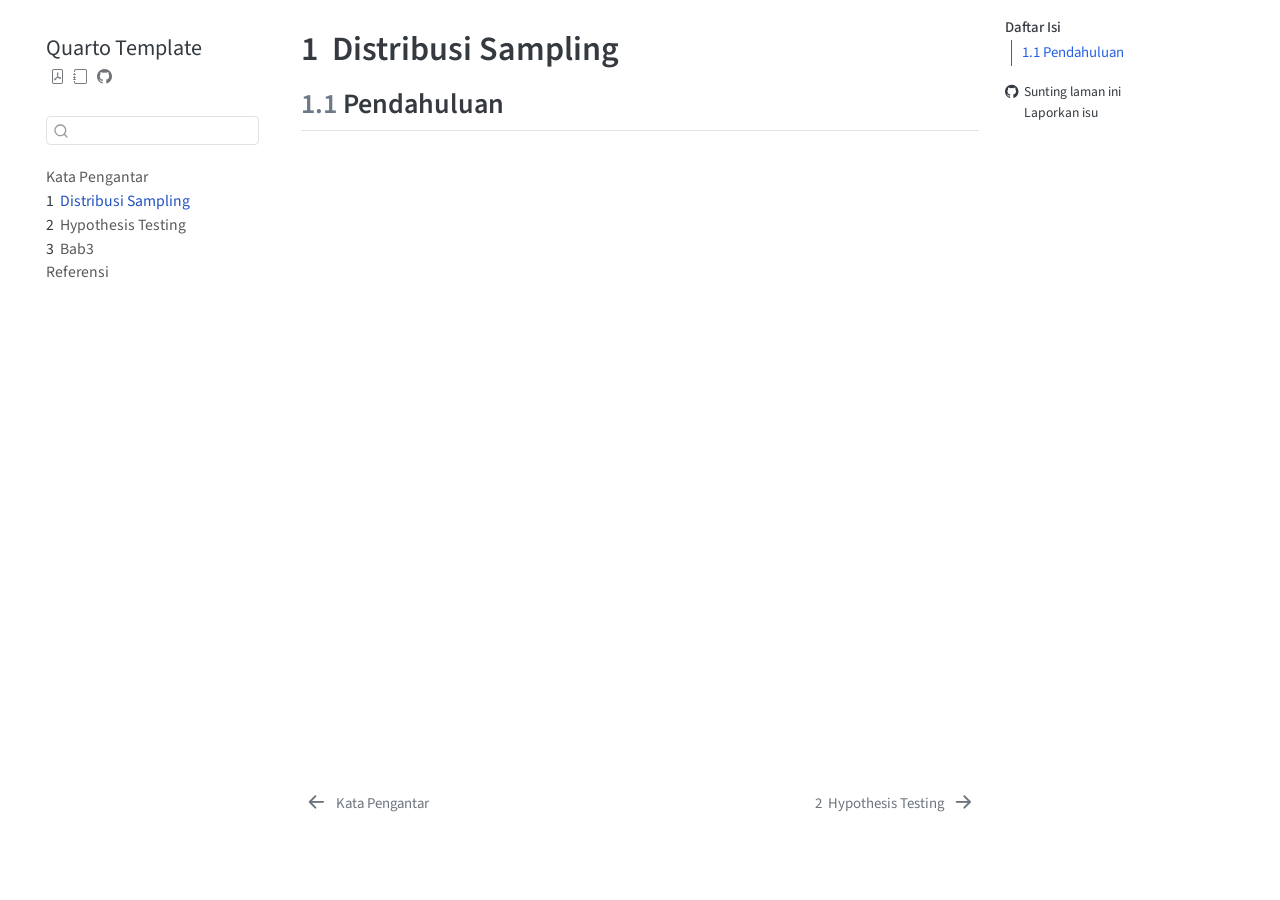
==== docs/chapters/bab-1.html @ 347b462e "Update book content" ====
<!DOCTYPE html>
<html xmlns="http://www.w3.org/1999/xhtml" lang="id" xml:lang="id"><head>

<meta charset="utf-8">
<meta name="generator" content="quarto-1.11.9">

<meta name="viewport" content="width=device-width, initial-scale=1.0, user-scalable=yes">

<meta name="description" content="Deskripsi singkat tentang buku">

<title>1&nbsp; Distribusi Sampling – Quarto Template</title>
<style>
/* Default styles provided by pandoc.
** See https://pandoc.org/MANUAL.html#variables-for-html for config info.
*/
span.smallcaps{font-variant: small-caps;}
div.columns{display: flex; gap: 1.5em;}
div.column{flex: auto;}
@media screen {
div.columns{gap: min(4vw, 1.5em);}
div.column{overflow-x: auto;}
}
div.hanging-indent{margin-left: 1.5em; text-indent: -1.5em;}
ul.task-list{list-style: none;}
ul.task-list li input[type="checkbox"] {
  width: 0.8em;
  margin: 0 0.8em 0.2em -1em; /* quarto-specific, see https://github.com/quarto-dev/quarto-cli/issues/4556 */ 
  vertical-align: middle;
}
</style>


<script src="../site_libs/quarto-nav/quarto-nav.js"></script>
<script src="../site_libs/quarto-nav/headroom.min.js"></script>
<script src="../site_libs/clipboard/clipboard.min.js"></script>
<script src="../site_libs/quarto-search/autocomplete.umd.js"></script>
<script src="../site_libs/quarto-search/fuse.min.js"></script>
<script src="../site_libs/quarto-search/quarto-search.js"></script>
<meta name="quarto:offset" content="../">
<link href="../chapters/bab-2.html" rel="next">
<link href="../index.html" rel="prev">
<script src="../site_libs/quarto-html/quarto.js" type="module"></script>
<script src="../site_libs/quarto-html/tabsets/tabsets.js" type="module"></script>
<script src="../site_libs/quarto-html/scrollable-regions/scrollable-regions.js" type="module"></script>
<script src="../site_libs/quarto-html/popper.min.js"></script>
<script src="../site_libs/quarto-html/tippy.umd.min.js"></script>
<script src="../site_libs/quarto-html/anchor.min.js"></script>
<link href="../site_libs/quarto-html/tippy.css" rel="stylesheet">
<link href="../site_libs/quarto-html/quarto-syntax-highlighting-63b5708e65d6cd79cd7618c58d0c21e7.css" rel="stylesheet" id="quarto-text-highlighting-styles">
<script src="../site_libs/bootstrap/bootstrap.min.js"></script>
<link href="../site_libs/bootstrap/bootstrap-icons.css" rel="stylesheet">
<link href="../site_libs/bootstrap/bootstrap-8575377b15774f46c10fa1d7752ca172.min.css" rel="stylesheet" append-hash="true" id="quarto-bootstrap" data-mode="light">
<script id="quarto-search-options" type="application/json">{
  "location": "sidebar",
  "copy-button": false,
  "collapse-after": 3,
  "panel-placement": "start",
  "type": "textbox",
  "limit": 50,
  "keyboard-shortcut": [
    "f",
    "/",
    "s"
  ],
  "show-item-context": false,
  "language": {
    "search-no-results-text": "Tidak ada hasil",
    "search-matching-documents-text": "dokumen cocok",
    "search-copy-link-title": "Salin tautan untuk mencari",
    "search-hide-matches-text": "Sembunyikan kecocokan lainnya",
    "search-more-match-text": "kecocokan lainnya di dokumen ini",
    "search-more-matches-text": "kecocokan lainnya di dokumen ini",
    "search-clear-button-title": "Hapus",
    "search-text-placeholder": "",
    "search-detached-cancel-button-title": "Batal",
    "search-submit-button-title": "Kirim",
    "search-label": "Mencari"
  }
}</script>
<style>html{ scroll-behavior: smooth; }</style>
<meta name="author" content="Bakti Siregar, M.Sc.">


<link rel="stylesheet" href="../assets/style.css">
</head>

<body class="nav-sidebar floating quarto-light"><a id="quarto-skip-link" class="visually-hidden-focusable" href="#quarto-document-content">Skip to main content</a>

<div id="quarto-search-results"></div>
  <header id="quarto-header" class="headroom fixed-top">
  <nav class="quarto-secondary-nav" aria-label="Bilah alat">
    <div class="container-fluid d-flex">
      <button type="button" class="quarto-btn-toggle btn" data-bs-toggle="collapse" role="button" data-bs-target=".quarto-sidebar-collapse-item" aria-controls="quarto-sidebar" aria-expanded="false" aria-label="Alihkan bilah sisi" onclick="if (window.quartoToggleHeadroom) { window.quartoToggleHeadroom(); }">
        <i class="bi bi-layout-text-sidebar-reverse"></i>
      </button>
        <nav class="quarto-page-breadcrumbs" aria-label="Jalur"><ol class="breadcrumb"><li class="breadcrumb-item"><a href="../chapters/bab-1.html"><span class="chapter-number">1</span>&nbsp; <span class="chapter-title">Distribusi Sampling</span></a></li></ol></nav>
        <a class="flex-grow-1" data-bs-toggle="collapse" data-bs-target=".quarto-sidebar-collapse-item" onclick="if (window.quartoToggleHeadroom) { window.quartoToggleHeadroom(); }">      
        </a>
      <button type="button" class="btn quarto-search-button" aria-label="Mencari" onclick="window.quartoOpenSearch();">
        <i class="bi bi-search"></i>
      </button>
    </div>
  </nav>
</header>
<!-- content -->
<div id="quarto-content" class="quarto-container page-columns page-rows-contents page-layout-article">
<!-- sidebar -->
  <nav id="quarto-sidebar" class="sidebar collapse collapse-horizontal quarto-sidebar-collapse-item sidebar-navigation floating overflow-auto" aria-label="Situs web">
    <div class="pt-lg-2 mt-2 text-left sidebar-header">
    <div class="sidebar-title mb-0 py-0">
      <a href="../">Quarto Template</a> 
        <div class="sidebar-tools-main tools-wide">
    <a href="../Quarto-Template.pdf" title="Pratinjau PDF" class="quarto-navigation-tool px-1" aria-label="Pratinjau PDF"><i class="bi bi-file-pdf"></i></a>
    <a href="../epub-reader.html" title="Pratinjau EPUB" class="quarto-navigation-tool px-1" aria-label="Pratinjau EPUB"><i class="bi bi-journal"></i></a>
    <a href="https://github.com/pakardata1/ebook-template-quarto.git" title="Kode Sumber" class="quarto-navigation-tool px-1" aria-label="Kode Sumber"><i class="bi bi-github"></i></a>
</div>
    </div>
      </div>
        <div class="mt-2 flex-shrink-0 align-items-center">
        <div class="sidebar-search">
        <div id="quarto-search" class="" title="Mencari"></div>
        </div>
        </div>
    <div class="sidebar-menu-container"> 
    <ul class="list-unstyled mt-1">
        <li class="sidebar-item">
  <div class="sidebar-item-container"> 
  <a href="../index.html" class="sidebar-item-text sidebar-link">
 <span class="menu-text">Kata Pengantar</span></a>
  </div>
</li>
        <li class="sidebar-item">
  <div class="sidebar-item-container"> 
  <a href="../chapters/bab-1.html" class="sidebar-item-text sidebar-link active">
 <span class="menu-text"><span class="chapter-number">1</span>&nbsp; <span class="chapter-title">Distribusi Sampling</span></span></a>
  </div>
</li>
        <li class="sidebar-item">
  <div class="sidebar-item-container"> 
  <a href="../chapters/bab-2.html" class="sidebar-item-text sidebar-link">
 <span class="menu-text"><span class="chapter-number">2</span>&nbsp; <span class="chapter-title">Hypothesis Testing</span></span></a>
  </div>
</li>
        <li class="sidebar-item">
  <div class="sidebar-item-container"> 
  <a href="../chapters/bab-3.html" class="sidebar-item-text sidebar-link">
 <span class="menu-text"><span class="chapter-number">3</span>&nbsp; <span class="chapter-title">Bab3</span></span></a>
  </div>
</li>
        <li class="sidebar-item">
  <div class="sidebar-item-container"> 
  <a href="../references/referensi.html" class="sidebar-item-text sidebar-link">
 <span class="menu-text">Referensi</span></a>
  </div>
</li>
    </ul>
    </div>
</nav>
<div id="quarto-sidebar-glass" class="quarto-sidebar-collapse-item" data-bs-toggle="collapse" data-bs-target=".quarto-sidebar-collapse-item"></div>
<!-- margin-sidebar -->
    <div id="quarto-margin-sidebar" class="sidebar margin-sidebar">
        <nav id="TOC" role="doc-toc" aria-labelledby="toc-title" class="toc-active">
    <h2 id="toc-title">Daftar Isi</h2>
   
  <ul>
  <li><a href="#pendahuluan" id="toc-pendahuluan" class="nav-link active" data-scroll-target="#pendahuluan"><span class="header-section-number">1.1</span> Pendahuluan</a></li>
  </ul>
<div class="toc-actions"><ul><li><a href="https://github.com/pakardata1/ebook-template-quarto.git/edit/main/chapters/bab-1.qmd" class="toc-action"><i class="bi bi-github"></i>Sunting laman ini</a></li><li><a href="https://github.com/pakardata1/ebook-template-quarto.git/issues/new" class="toc-action"><i class="bi empty"></i>Laporkan isu</a></li></ul></div></nav>
    </div>
<!-- main -->
<main class="content" id="quarto-document-content" tabindex="-1">

<header id="title-block-header" class="quarto-title-block default">
<div class="quarto-title">
<h1 class="title"><span class="chapter-number">1</span>&nbsp; <span class="chapter-title">Distribusi Sampling</span></h1>
</div>



<div class="quarto-title-meta">

    
  
    
  </div>
  


</header>


<section id="pendahuluan" class="level2" data-number="1.1">
<h2 data-number="1.1" class="anchored" data-anchor-id="pendahuluan"><span class="header-section-number">1.1</span> Pendahuluan</h2>


</section>

</main> <!-- /main -->
<script>

document.querySelectorAll('a[href^="http://"], a[href^="https://"]').forEach((link) => {

  if (link.classList.contains("quarto-navigation-tool")) {

    return;

  }



  window.tippy(link, {

    content: link.href,

    placement: "top",

    maxWidth: 480,

  });

});

</script>

<script id="quarto-html-after-body" type="application/javascript">
  window.document.addEventListener("DOMContentLoaded", function (event) {
    const icon = "";
    const anchorJS = new window.AnchorJS();
    anchorJS.options = {
      placement: 'right',
      icon: icon
    };
    anchorJS.add('.anchored');
    const isCodeAnnotation = (el) => {
      for (const clz of el.classList) {
        if (clz.startsWith('code-annotation-')) {                     
          return true;
        }
      }
      return false;
    }
    const onCopySuccess = function(e) {
      // button target
      const button = e.trigger;
      // don't keep focus
      button.blur();
      // flash "checked"
      button.classList.add('code-copy-button-checked');
      var currentTitle = button.getAttribute("title");
      button.setAttribute("title", "Disalin!");
      let tooltip;
      if (window.bootstrap) {
        button.setAttribute("data-bs-toggle", "tooltip");
        button.setAttribute("data-bs-placement", "left");
        button.setAttribute("data-bs-title", "Disalin!");
        tooltip = new bootstrap.Tooltip(button, 
          { trigger: "manual", 
            customClass: "code-copy-button-tooltip",
            offset: [0, -8]});
        tooltip.show();    
      }
      setTimeout(function() {
        if (tooltip) {
          tooltip.hide();
          button.removeAttribute("data-bs-title");
          button.removeAttribute("data-bs-toggle");
          button.removeAttribute("data-bs-placement");
        }
        button.setAttribute("title", currentTitle);
        button.classList.remove('code-copy-button-checked');
      }, 1000);
      // clear code selection
      e.clearSelection();
    }
    const getTextToCopy = function(trigger) {
      const outerScaffold = trigger.parentElement.cloneNode(true);
      const codeEl = outerScaffold.querySelector('code');
      for (const childEl of codeEl.children) {
        if (isCodeAnnotation(childEl)) {
          childEl.remove();
        }
      }
      return codeEl.innerText;
    }
    const clipboard = new window.ClipboardJS('.code-copy-button:not([data-in-quarto-modal])', {
      text: getTextToCopy
    });
    clipboard.on('success', onCopySuccess);
    if (window.document.getElementById('quarto-embedded-source-code-modal')) {
      const clipboardModal = new window.ClipboardJS('.code-copy-button[data-in-quarto-modal]', {
        text: getTextToCopy,
        container: window.document.getElementById('quarto-embedded-source-code-modal')
      });
      clipboardModal.on('success', onCopySuccess);
    }
      var localhostRegex = new RegExp(/^(?:http|https):\/\/localhost\:?[0-9]*\//);
      var mailtoRegex = new RegExp(/^mailto:/);
        var filterRegex = new RegExp('/' + window.location.host + '/');
      const newWindowLabel = "(opens in a new tab)";
      const newWindowNoteId = "quarto-ext-newwindow-label";
      // Links reference one hidden label through aria-describedby, so the
      // announcement never changes their accessible name.
      var describeNewWindow = (link) => {
        if (!window.document.getElementById(newWindowNoteId)) {
          var newWindowNote = window.document.createElement("span");
          newWindowNote.id = newWindowNoteId;
          newWindowNote.hidden = true;
          newWindowNote.textContent = newWindowLabel;
          window.document.body.appendChild(newWindowNote);
        }
        var describedBy = (link.getAttribute("aria-describedby") || "").split(/\s+/).filter(Boolean);
        if (!describedBy.includes(newWindowNoteId)) {
          describedBy.push(newWindowNoteId);
          link.setAttribute("aria-describedby", describedBy.join(" "));
        }
      }
      var isInternal = (href) => {
          return filterRegex.test(href) || localhostRegex.test(href) || mailtoRegex.test(href);
      }
      // Inspect non-navigation links and adorn them if external
      window.quartoDecorateExternalLinks = function (root) {
     var links = (root || window.document).querySelectorAll('a[href]:not(.nav-link):not(.navbar-brand):not(.toc-action):not(.sidebar-link):not(.sidebar-item-toggle):not(.pagination-link):not(.no-external):not([aria-hidden]):not(.dropdown-item):not(.quarto-navigation-tool):not(.about-link)');
      for (var i=0; i<links.length; i++) {
        const link = links[i];
        if (!isInternal(link.href)) {
          // undo the damage that might have been done by quarto-nav.js in the case of
          // links that we want to consider external
          if (link.dataset.originalHref !== undefined) {
            link.href = link.dataset.originalHref;
          }
            // target, if specified
            link.setAttribute("target", "_blank");
            if (link.getAttribute("rel") === null) {
              link.setAttribute("rel", "noopener");
            }
            describeNewWindow(link);
          if (!link.classList.contains('no-external-icon')) {
          }
        }
      }
      };
      window.quartoDecorateExternalLinks(window.document);
    // Esc closes the popup (WCAG 1.4.13) and focus leaving both trigger and
    // popup closes it (WCAG 2.4.11); tippy handles neither for interactive popups.
    const hideOnEscAndFocusOut = {
      name: 'hideOnEscAndFocusOut',
      defaultValue: true,
      fn(instance) {
        const dismiss = () => {
          // A show scheduled by the trigger delay would otherwise reopen it
          instance.clearDelayTimeouts();
          instance.hide();
        };
        const onKeyDown = (event) => {
          if (event.key !== 'Escape') {
            return;
          }
          // Keep Esc from also reaching page handlers (e.g. reveal.js overview),
          // except an open reveal.js slide menu, which Esc should close too.
          // The menu handles keys only when its keyboard option is on.
          const menuHandlesEsc = window.Reveal?.getPlugin?.('menu')?.isOpen() &&
            window.Reveal.getConfig().menu?.keyboard !== false;
          if (!menuHandlesEsc) {
            event.stopPropagation();
          }
          if (instance.popper.contains(window.document.activeElement)) {
            // Disabled while refocusing so the focus trigger does not reopen it
            instance.disable();
            instance.reference.focus();
            instance.enable();
          }
          dismiss();
        };
        const onFocusOut = (event) => {
          const target = event.relatedTarget;
          if (target && !instance.reference.contains(target) &&
              !instance.popper.contains(target)) {
            dismiss();
          }
        };
        // On the trigger too: a click trigger (code-annotations: select) has no
        // blur handling. Attached for the instance's lifetime so leaving the
        // trigger also cancels a show still pending on the trigger delay.
        instance.reference.addEventListener('focusout', onFocusOut);
        return {
          onShow() {
            window.document.addEventListener('keydown', onKeyDown, true);
            instance.popper.addEventListener('focusout', onFocusOut);
          },
          onHide() {
            window.document.removeEventListener('keydown', onKeyDown, true);
            instance.popper.removeEventListener('focusout', onFocusOut);
          },
          onDestroy() {
            instance.reference.removeEventListener('focusout', onFocusOut);
          },
        };
      },
    };
    function tippyHover(el, contentFn, onTriggerFn, onUntriggerFn) {
      const config = {
        allowHTML: true,
        maxWidth: 500,
        delay: 100,
        arrow: false,
        appendTo: function(el) {
            return el.parentElement;
        },
        interactive: true,
        interactiveBorder: 10,
        theme: 'quarto',
        placement: 'bottom-start',
        plugins: [hideOnEscAndFocusOut],
      };
      if (contentFn) {
        config.content = contentFn;
      }
      if (onTriggerFn) {
        config.onTrigger = onTriggerFn;
      }
      if (onUntriggerFn) {
        config.onUntrigger = onUntriggerFn;
      }
      window.tippy(el, config); 
    }
    const noterefs = window.document.querySelectorAll('a[role="doc-noteref"]');
    for (var i=0; i<noterefs.length; i++) {
      const ref = noterefs[i];
      tippyHover(ref, function() {
        // use id or data attribute instead here
        let href = ref.getAttribute('data-footnote-href') || ref.getAttribute('href');
        try { href = new URL(href).hash; } catch {}
        const id = href.replace(/^#\/?/, "");
        const note = window.document.getElementById(id);
        if (note) {
          return note.innerHTML;
        } else {
          return "";
        }
      });
    }
    const xrefs = window.document.querySelectorAll('a.quarto-xref');
    const processXRef = (id, note) => {
      // Strip column container classes
      const stripColumnClz = (el) => {
        el.classList.remove("page-full", "page-columns");
        if (el.children) {
          for (const child of el.children) {
            stripColumnClz(child);
          }
        }
      }
      stripColumnClz(note)
      if (id === null || id.startsWith('sec-')) {
        // Special case sections, only their first couple elements
        const container = document.createElement("div");
        if (note.children && note.children.length > 2) {
          container.appendChild(note.children[0].cloneNode(true));
          for (let i = 1; i < note.children.length; i++) {
            const child = note.children[i];
            if (child.tagName === "P" && child.innerText === "") {
              continue;
            } else {
              container.appendChild(child.cloneNode(true));
              break;
            }
          }
          if (window.Quarto?.typesetMath) {
            window.Quarto.typesetMath(container);
          }
          return container.innerHTML
        } else {
          if (window.Quarto?.typesetMath) {
            window.Quarto.typesetMath(note);
          }
          return note.innerHTML;
        }
      } else {
        // Remove any anchor links if they are present
        const anchorLink = note.querySelector('a.anchorjs-link');
        if (anchorLink) {
          anchorLink.remove();
        }
        if (window.Quarto?.typesetMath) {
          window.Quarto.typesetMath(note);
        }
        if (note.classList.contains("callout")) {
          return note.outerHTML;
        } else {
          return note.innerHTML;
        }
      }
    }
    for (var i=0; i<xrefs.length; i++) {
      const xref = xrefs[i];
      tippyHover(xref, undefined, function(instance) {
        instance.disable();
        let url = xref.getAttribute('href');
        let hash = undefined; 
        if (url.startsWith('#')) {
          hash = url;
        } else {
          try { hash = new URL(url).hash; } catch {}
        }
        if (hash) {
          const id = hash.replace(/^#\/?/, "");
          const note = window.document.getElementById(id);
          if (note !== null) {
            try {
              const html = processXRef(id, note.cloneNode(true));
              instance.setContent(html);
            } finally {
              instance.enable();
              instance.show();
            }
          } else {
            // See if we can fetch this
            fetch(url.split('#')[0])
            .then(res => res.text())
            .then(html => {
              const parser = new DOMParser();
              const htmlDoc = parser.parseFromString(html, "text/html");
              const note = htmlDoc.getElementById(id);
              if (note !== null) {
                const html = processXRef(id, note);
                instance.setContent(html);
              } 
            }).finally(() => {
              instance.enable();
              instance.show();
            });
          }
        } else {
          // See if we can fetch a full url (with no hash to target)
          // This is a special case and we should probably do some content thinning / targeting
          fetch(url)
          .then(res => res.text())
          .then(html => {
            const parser = new DOMParser();
            const htmlDoc = parser.parseFromString(html, "text/html");
            const note = htmlDoc.querySelector('main.content');
            if (note !== null) {
              // This should only happen for chapter cross references
              // (since there is no id in the URL)
              // remove the first header
              if (note.children.length > 0 && note.children[0].tagName === "HEADER") {
                note.children[0].remove();
              }
              const html = processXRef(null, note);
              instance.setContent(html);
            } 
          }).finally(() => {
            instance.enable();
            instance.show();
          });
        }
      }, function(instance) {
      });
    }
        let selectedAnnoteEl;
        const selectorForAnnotation = ( cell, annotation) => {
          let cellAttr = 'data-code-cell="' + cell + '"';
          let lineAttr = 'data-code-annotation="' +  annotation + '"';
          const selector = 'span[' + cellAttr + '][' + lineAttr + ']';
          return selector;
        }
        const selectCodeLines = (annoteEl) => {
          const doc = window.document;
          const targetCell = annoteEl.getAttribute("data-target-cell");
          const targetAnnotation = annoteEl.getAttribute("data-target-annotation");
          const annoteSpan = window.document.querySelector(selectorForAnnotation(targetCell, targetAnnotation));
          const lines = annoteSpan.getAttribute("data-code-lines").split(",");
          const lineIds = lines.map((line) => {
            return targetCell + "-" + line;
          })
          // Each band is positioned against its own containing block, which is
          // not the offsetParent of the lines, so place it from client rects.
          const placeBand = (band, firstEl, lastEl, codeBlock) => {
            const container = band.offsetParent;
            if (container === null) {
              return;
            }
            const containerRect = container.getBoundingClientRect();
            // Reveal.js scales slides with a transform, so convert client
            // pixels back to the CSS pixels of the container.
            const scale = containerRect.height / container.offsetHeight || 1;
            const firstRect = firstEl.getBoundingClientRect();
            const lastRect = lastEl.getBoundingClientRect();
            const top = (firstRect.top - containerRect.top) / scale - container.clientTop + container.scrollTop;
            const height = (lastRect.bottom - firstRect.top) / scale;
            band.style.top = top - 2 + "px";
            band.style.height = height + 4 + "px";
            if (codeBlock) {
              // Without the copy button wrapper, the containing block is wider
              // than the code block, so span the code block explicitly.
              const blockRect = codeBlock.getBoundingClientRect();
              band.style.left = (blockRect.left - containerRect.left) / scale - container.clientLeft + container.scrollLeft + "px";
              band.style.width = blockRect.width / scale + "px";
            }
          };
          if (lineIds.length > 0) {
            const el = window.document.getElementById(lineIds[0]);
            const lastEl = window.document.getElementById(lineIds[lineIds.length - 1]);
            const parent = el.parentElement.parentElement;
            // cook up a div (if necessary) and position it
            let div = window.document.getElementById("code-annotation-line-highlight");
            if (div === null) {
              div = window.document.createElement("div");
              div.setAttribute("id", "code-annotation-line-highlight");
              div.style.position = 'absolute';
              parent.appendChild(div);
            }
            placeBand(div, el, lastEl, parent.closest("div.sourceCode") || parent);
            let gutterDiv = window.document.getElementById("code-annotation-line-highlight-gutter");
            if (gutterDiv === null) {
              gutterDiv = window.document.createElement("div");
              gutterDiv.setAttribute("id", "code-annotation-line-highlight-gutter");
              gutterDiv.style.position = 'absolute';
              const codeCell = window.document.getElementById(targetCell);
              const gutter = codeCell.querySelector('.code-annotation-gutter');
              gutter.appendChild(gutterDiv);
            }
            placeBand(gutterDiv, el, lastEl);
            selectedAnnoteEl = annoteEl;
          }
        };
        const unselectCodeLines = () => {
          const elementsIds = ["code-annotation-line-highlight", "code-annotation-line-highlight-gutter"];
          elementsIds.forEach((elId) => {
            const div = window.document.getElementById(elId);
            if (div) {
              div.remove();
            }
          });
          selectedAnnoteEl = undefined;
        };
          // Handle positioning of the toggle
      window.addEventListener(
        "resize",
        throttle(() => {
          elRect = undefined;
          if (selectedAnnoteEl) {
            selectCodeLines(selectedAnnoteEl);
          }
        }, 10)
      );
      function throttle(fn, ms) {
      let throttle = false;
      let timer;
        return (...args) => {
          if(!throttle) { // first call gets through
              fn.apply(this, args);
              throttle = true;
          } else { // all the others get throttled
              if(timer) clearTimeout(timer); // cancel #2
              timer = setTimeout(() => {
                fn.apply(this, args);
                timer = throttle = false;
              }, ms);
          }
        };
      }
        // Attach click handler to the DT
        const annoteDls = window.document.querySelectorAll('dt[data-target-cell]');
        for (const annoteDlNode of annoteDls) {
          annoteDlNode.addEventListener('click', (event) => {
            const clickedEl = event.target;
            if (clickedEl !== selectedAnnoteEl) {
              unselectCodeLines();
              const activeEl = window.document.querySelector('dt[data-target-cell].code-annotation-active');
              if (activeEl) {
                activeEl.classList.remove('code-annotation-active');
              }
              selectCodeLines(clickedEl);
              clickedEl.classList.add('code-annotation-active');
            } else {
              // Unselect the line
              unselectCodeLines();
              clickedEl.classList.remove('code-annotation-active');
            }
          });
        }
    const findCites = (el) => {
      const parentEl = el.parentElement;
      if (parentEl) {
        const cites = parentEl.dataset.cites;
        if (cites) {
          return {
            el,
            cites: cites.split(' ')
          };
        } else {
          return findCites(el.parentElement)
        }
      } else {
        return undefined;
      }
    };
    var bibliorefs = window.document.querySelectorAll('a[role="doc-biblioref"]');
    for (var i=0; i<bibliorefs.length; i++) {
      const ref = bibliorefs[i];
      const citeInfo = findCites(ref);
      if (citeInfo) {
        tippyHover(citeInfo.el, function() {
          var popup = window.document.createElement('div');
          citeInfo.cites.forEach(function(cite) {
            var citeDiv = window.document.createElement('div');
            citeDiv.classList.add('hanging-indent');
            citeDiv.classList.add('csl-entry');
            var biblioDiv = window.document.getElementById('ref-' + cite);
            if (biblioDiv) {
              citeDiv.innerHTML = biblioDiv.innerHTML;
            }
            popup.appendChild(citeDiv);
          });
          return popup.innerHTML;
        });
      }
    }
  });
  </script>
  <script type="application/javascript">
  window.quartoScrollableRegionsLabels = {"code":"Kode yang dapat digulir","output":"Keluaran yang dapat digulir"};
  </script>
<nav class="page-navigation" aria-label="Halaman">
  <div class="nav-page nav-page-previous">
      <a href="../index.html" class="pagination-link" aria-label="Kata Pengantar">
        <i class="bi bi-arrow-left-short"></i> <span class="nav-page-text">Kata Pengantar</span>
      </a>          
  </div>
  <div class="nav-page nav-page-next">
      <a href="../chapters/bab-2.html" class="pagination-link" aria-label="Hypothesis Testing">
        <span class="nav-page-text"><span class="chapter-number">2</span>&nbsp; <span class="chapter-title">Hypothesis Testing</span></span> <i class="bi bi-arrow-right-short"></i>
      </a>
  </div>
</nav>
</div> <!-- /content -->




<footer class="footer"><div class="nav-footer"><div class="nav-footer-center"><div class="toc-actions d-sm-block d-md-none"><ul><li><a href="https://github.com/pakardata1/ebook-template-quarto.git/edit/main/chapters/bab-1.qmd" class="toc-action"><i class="bi bi-github"></i>Sunting laman ini</a></li><li><a href="https://github.com/pakardata1/ebook-template-quarto.git/issues/new" class="toc-action"><i class="bi empty"></i>Laporkan isu</a></li></ul></div></div></div></footer><script src="../site_libs/quarto-html/zenscroll-min.js"></script>
</body></html>
---- docs/site_libs/quarto-html/quarto-syntax-highlighting-63b5708e65d6cd79cd7618c58d0c21e7.css ----
/* quarto syntax highlight colors */
:root {
  --quarto-hl-ot-color: #003B4F;
  --quarto-hl-at-color: #657422;
  --quarto-hl-ss-color: #20794D;
  --quarto-hl-an-color: #5E5E5E;
  --quarto-hl-fu-color: #4758AB;
  --quarto-hl-st-color: #20794D;
  --quarto-hl-cf-color: #003B4F;
  --quarto-hl-op-color: #5E5E5E;
  --quarto-hl-er-color: #AD0000;
  --quarto-hl-bn-color: #AD0000;
  --quarto-hl-al-color: #AD0000;
  --quarto-hl-va-color: #111111;
  --quarto-hl-bu-color: inherit;
  --quarto-hl-ex-color: inherit;
  --quarto-hl-pp-color: #AD0000;
  --quarto-hl-in-color: #5E5E5E;
  --quarto-hl-vs-color: #20794D;
  --quarto-hl-wa-color: #5E5E5E;
  --quarto-hl-do-color: #5E5E5E;
  --quarto-hl-im-color: #00769E;
  --quarto-hl-ch-color: #20794D;
  --quarto-hl-dt-color: #AD0000;
  --quarto-hl-fl-color: #AD0000;
  --quarto-hl-co-color: #5E5E5E;
  --quarto-hl-cv-color: #5E5E5E;
  --quarto-hl-cn-color: #8f5902;
  --quarto-hl-sc-color: #5E5E5E;
  --quarto-hl-dv-color: #AD0000;
  --quarto-hl-kw-color: #003B4F;
}

/* other quarto variables */
:root {
  --quarto-font-monospace: SFMono-Regular, Menlo, Monaco, Consolas, "Liberation Mono", "Courier New", monospace;
}

/* syntax highlight based on Pandoc's rules */
pre > code.sourceCode > span {
  color: #003B4F;
}

code.sourceCode > span {
  color: #003B4F;
}

div.sourceCode,
div.sourceCode pre.sourceCode {
  color: #003B4F;
}

/* Normal */
code span {
  color: #003B4F;
}

/* Alert */
code span.al {
  color: #AD0000;
  font-style: inherit;
}

/* Annotation */
code span.an {
  color: #5E5E5E;
  font-style: inherit;
}

/* Attribute */
code span.at {
  color: #657422;
  font-style: inherit;
}

/* BaseN */
code span.bn {
  color: #AD0000;
  font-style: inherit;
}

/* BuiltIn */
code span.bu {
  font-style: inherit;
}

/* ControlFlow */
code span.cf {
  color: #003B4F;
  font-weight: bold;
  font-style: inherit;
}

/* Char */
code span.ch {
  color: #20794D;
  font-style: inherit;
}

/* Constant */
code span.cn {
  color: #8f5902;
  font-style: inherit;
}

/* Comment */
code span.co {
  color: #5E5E5E;
  font-style: inherit;
}

/* CommentVar */
code span.cv {
  color: #5E5E5E;
  font-style: italic;
}

/* Documentation */
code span.do {
  color: #5E5E5E;
  font-style: italic;
}

/* DataType */
code span.dt {
  color: #AD0000;
  font-style: inherit;
}

/* DecVal */
code span.dv {
  color: #AD0000;
  font-style: inherit;
}

/* Error */
code span.er {
  color: #AD0000;
  font-style: inherit;
}

/* Extension */
code span.ex {
  font-style: inherit;
}

/* Float */
code span.fl {
  color: #AD0000;
  font-style: inherit;
}

/* Function */
code span.fu {
  color: #4758AB;
  font-style: inherit;
}

/* Import */
code span.im {
  color: #00769E;
  font-style: inherit;
}

/* Information */
code span.in {
  color: #5E5E5E;
  font-style: inherit;
}

/* Keyword */
code span.kw {
  color: #003B4F;
  font-weight: bold;
  font-style: inherit;
}

/* Operator */
code span.op {
  color: #5E5E5E;
  font-style: inherit;
}

/* Other */
code span.ot {
  color: #003B4F;
  font-style: inherit;
}

/* Preprocessor */
code span.pp {
  color: #AD0000;
  font-style: inherit;
}

/* SpecialChar */
code span.sc {
  color: #5E5E5E;
  font-style: inherit;
}

/* SpecialString */
code span.ss {
  color: #20794D;
  font-style: inherit;
}

/* String */
code span.st {
  color: #20794D;
  font-style: inherit;
}

/* Variable */
code span.va {
  color: #111111;
  font-style: inherit;
}

/* VerbatimString */
code span.vs {
  color: #20794D;
  font-style: inherit;
}

/* Warning */
code span.wa {
  color: #5E5E5E;
  font-style: italic;
}

.prevent-inlining {
  content: "</";
}

/*# sourceMappingURL=054cc16b9e9817627be6994582d2ffb5.css.map */
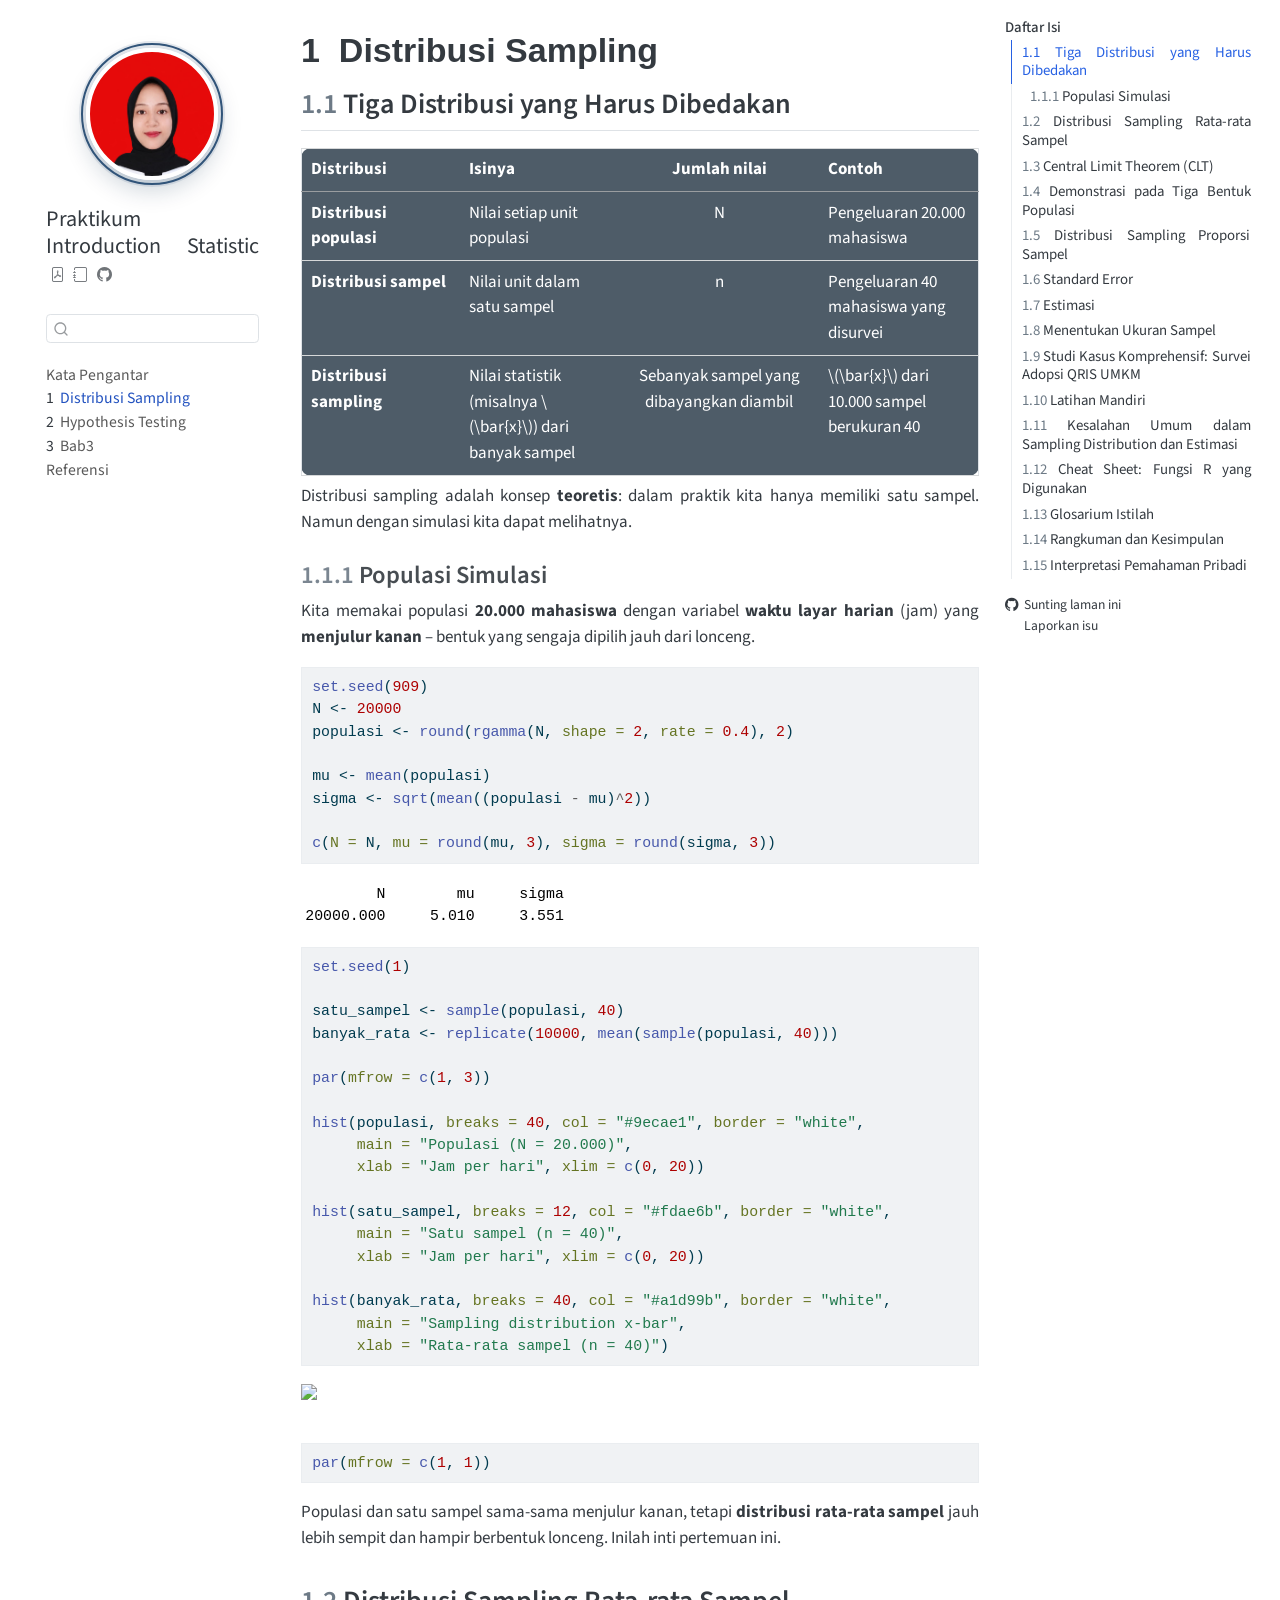
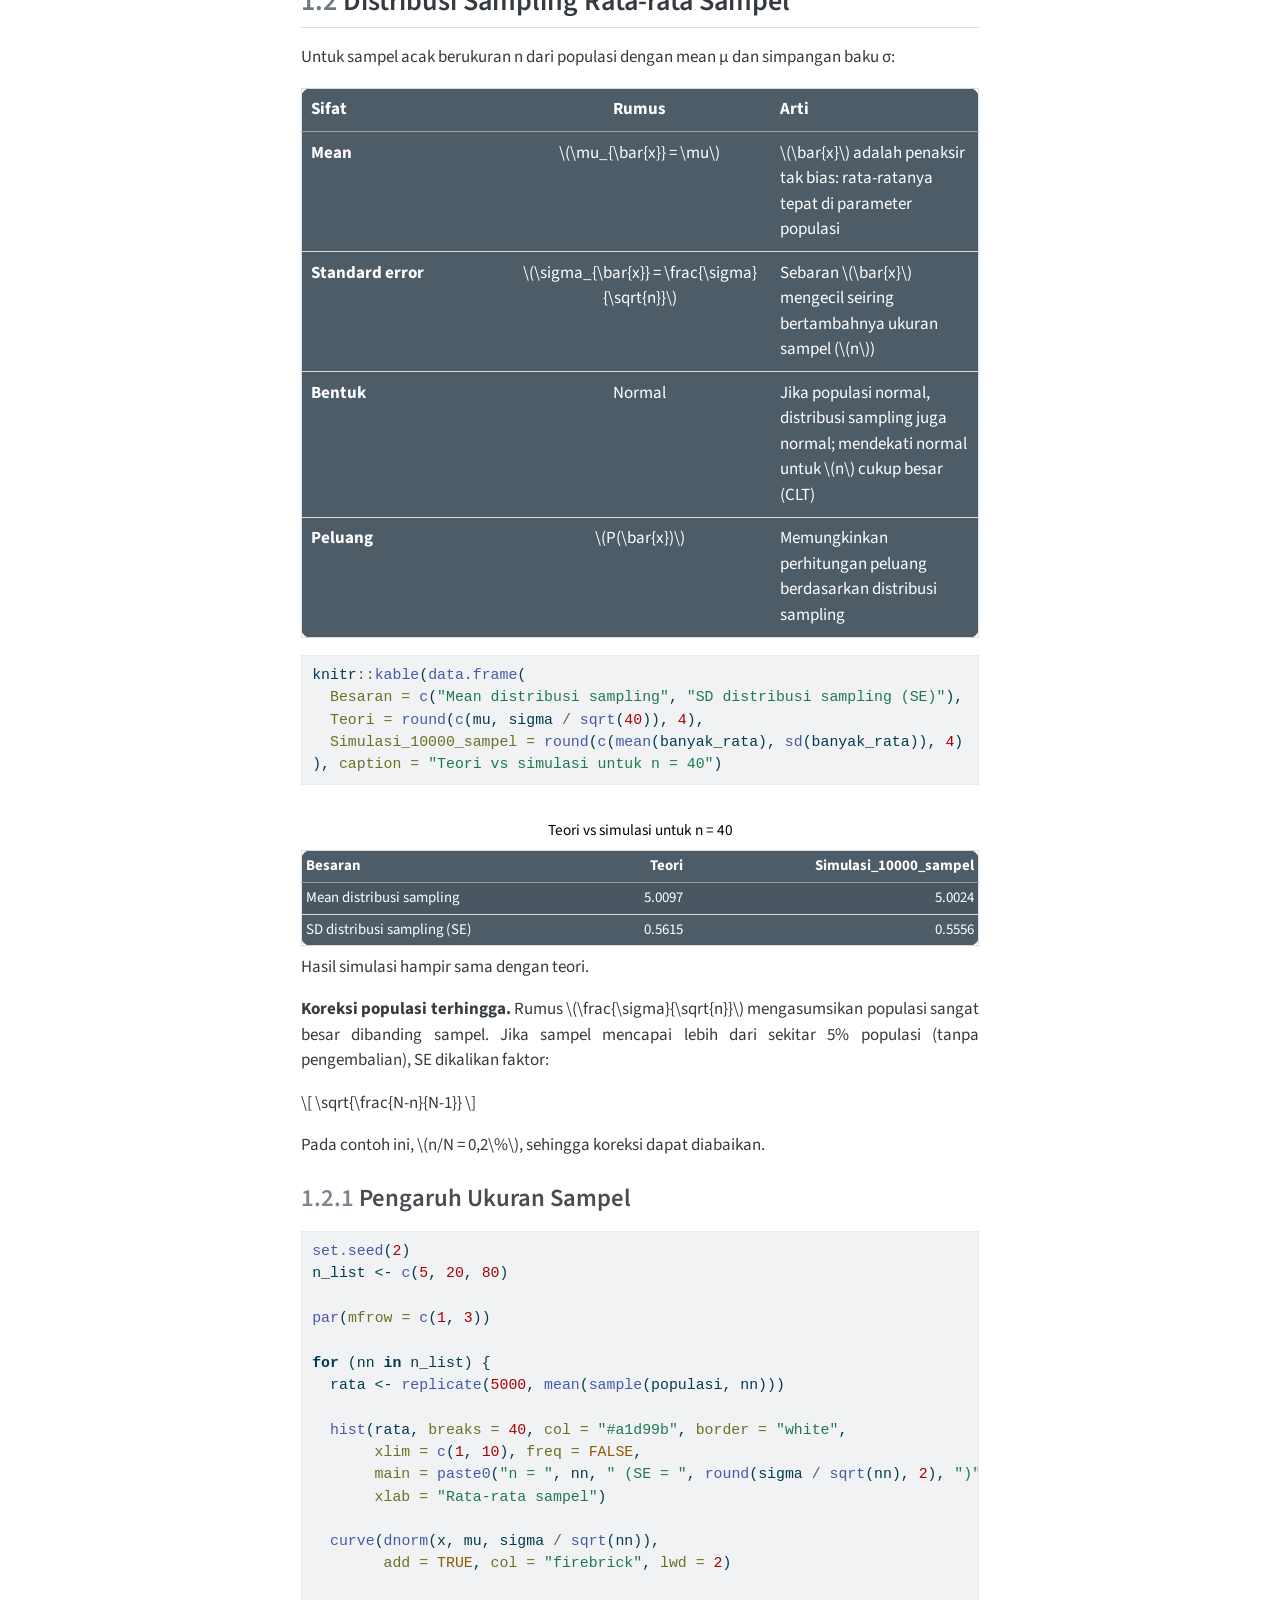
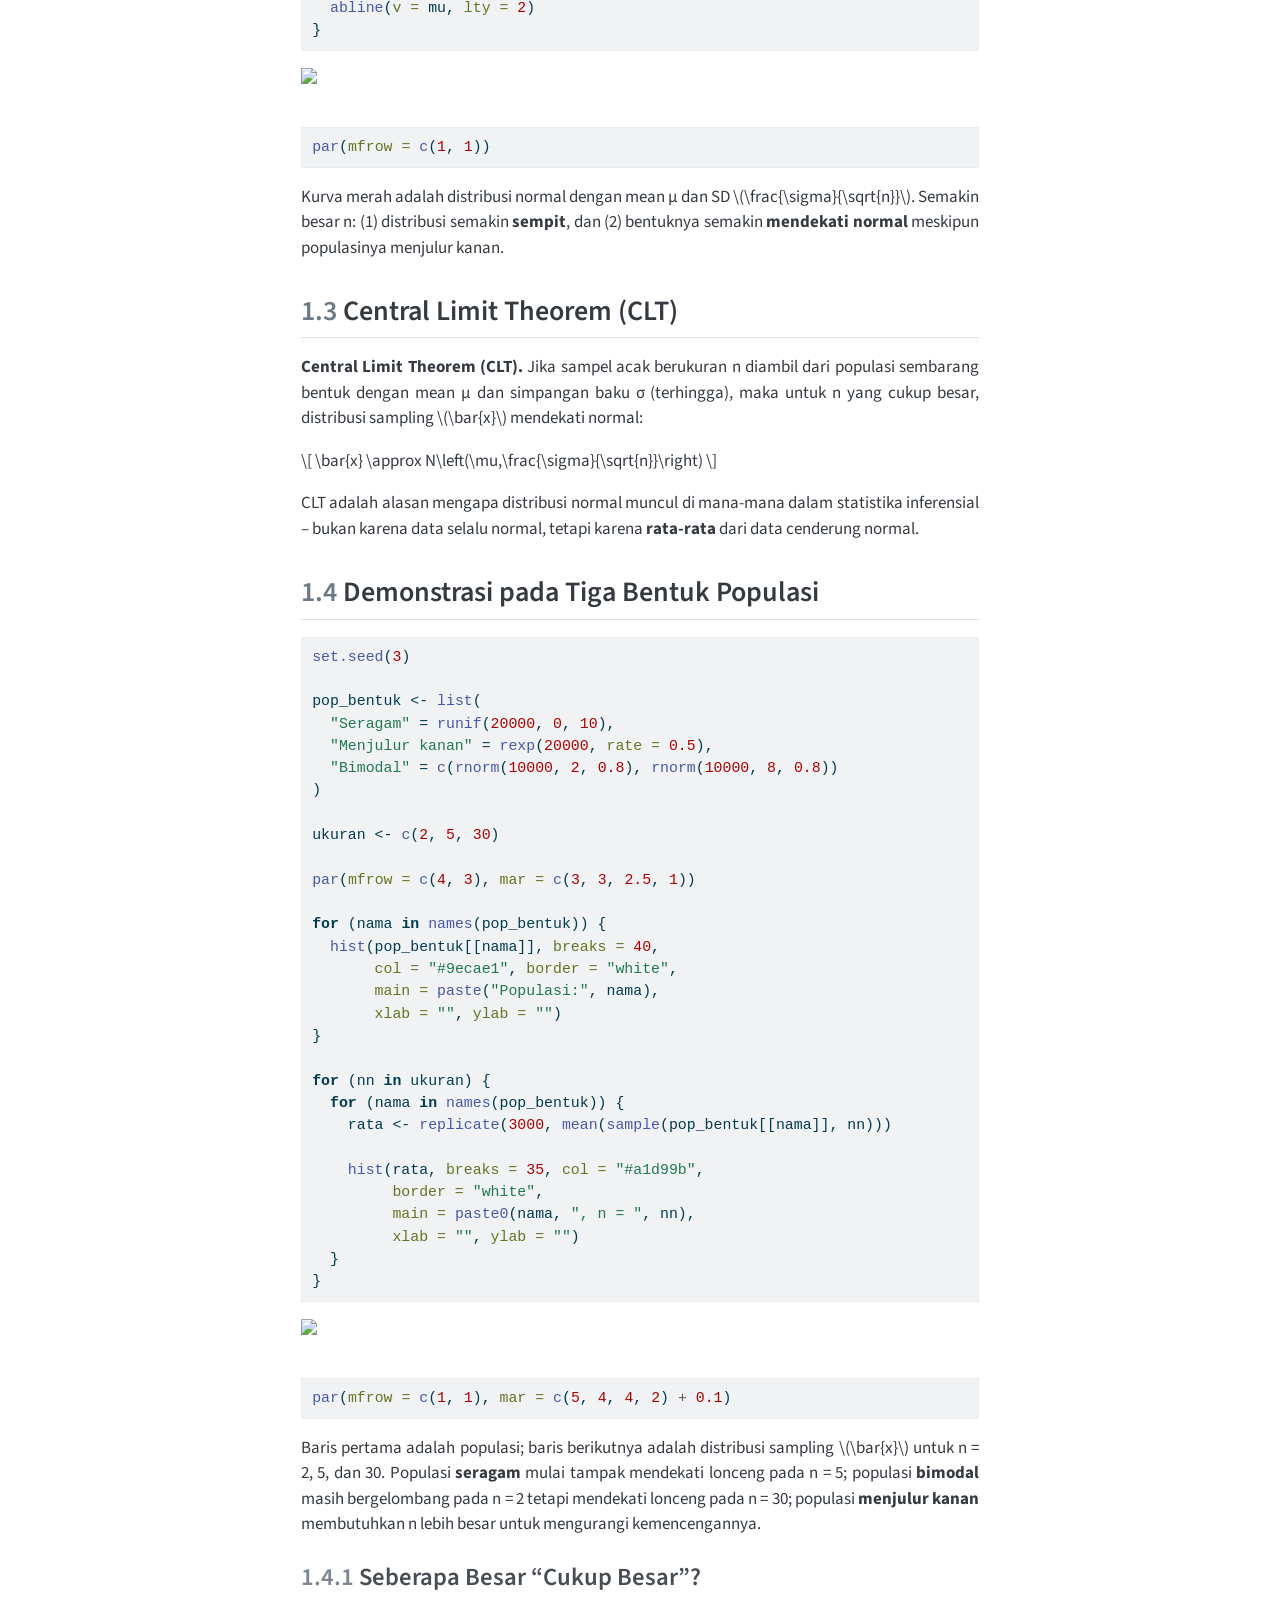
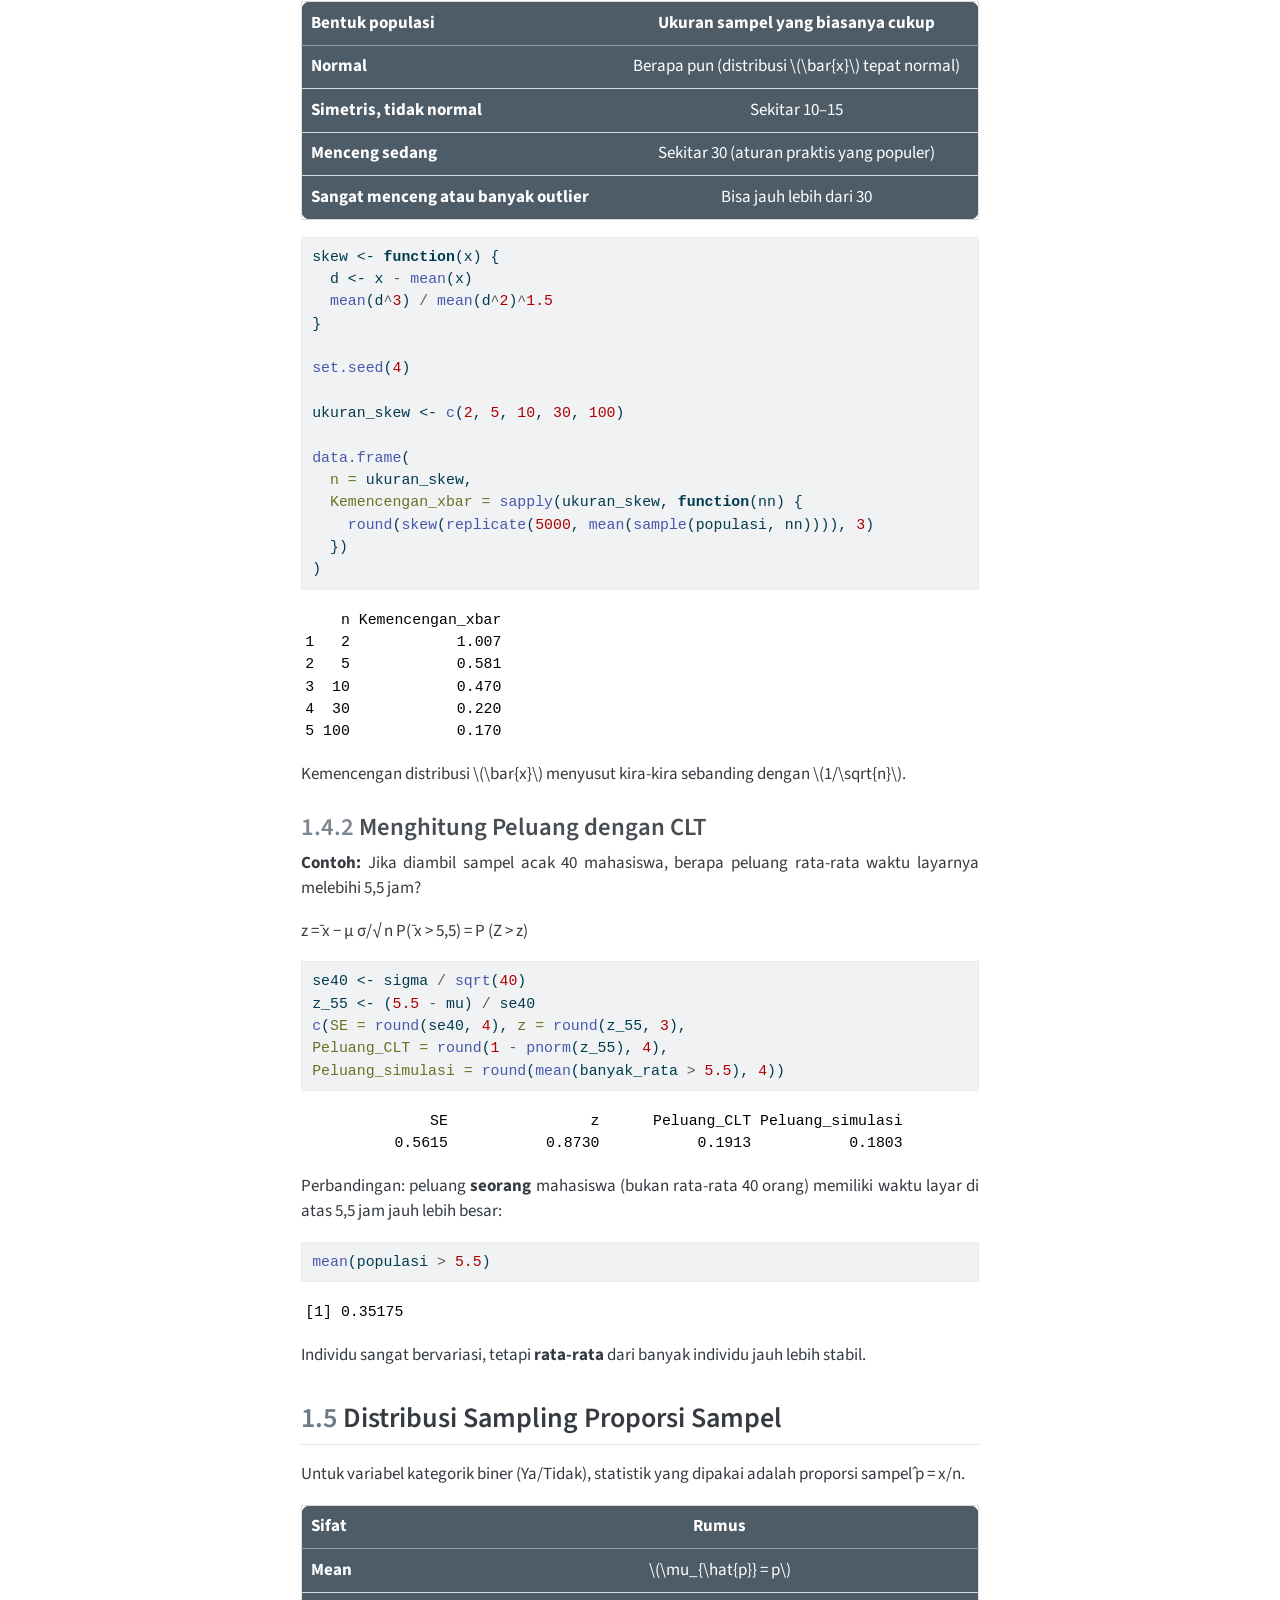
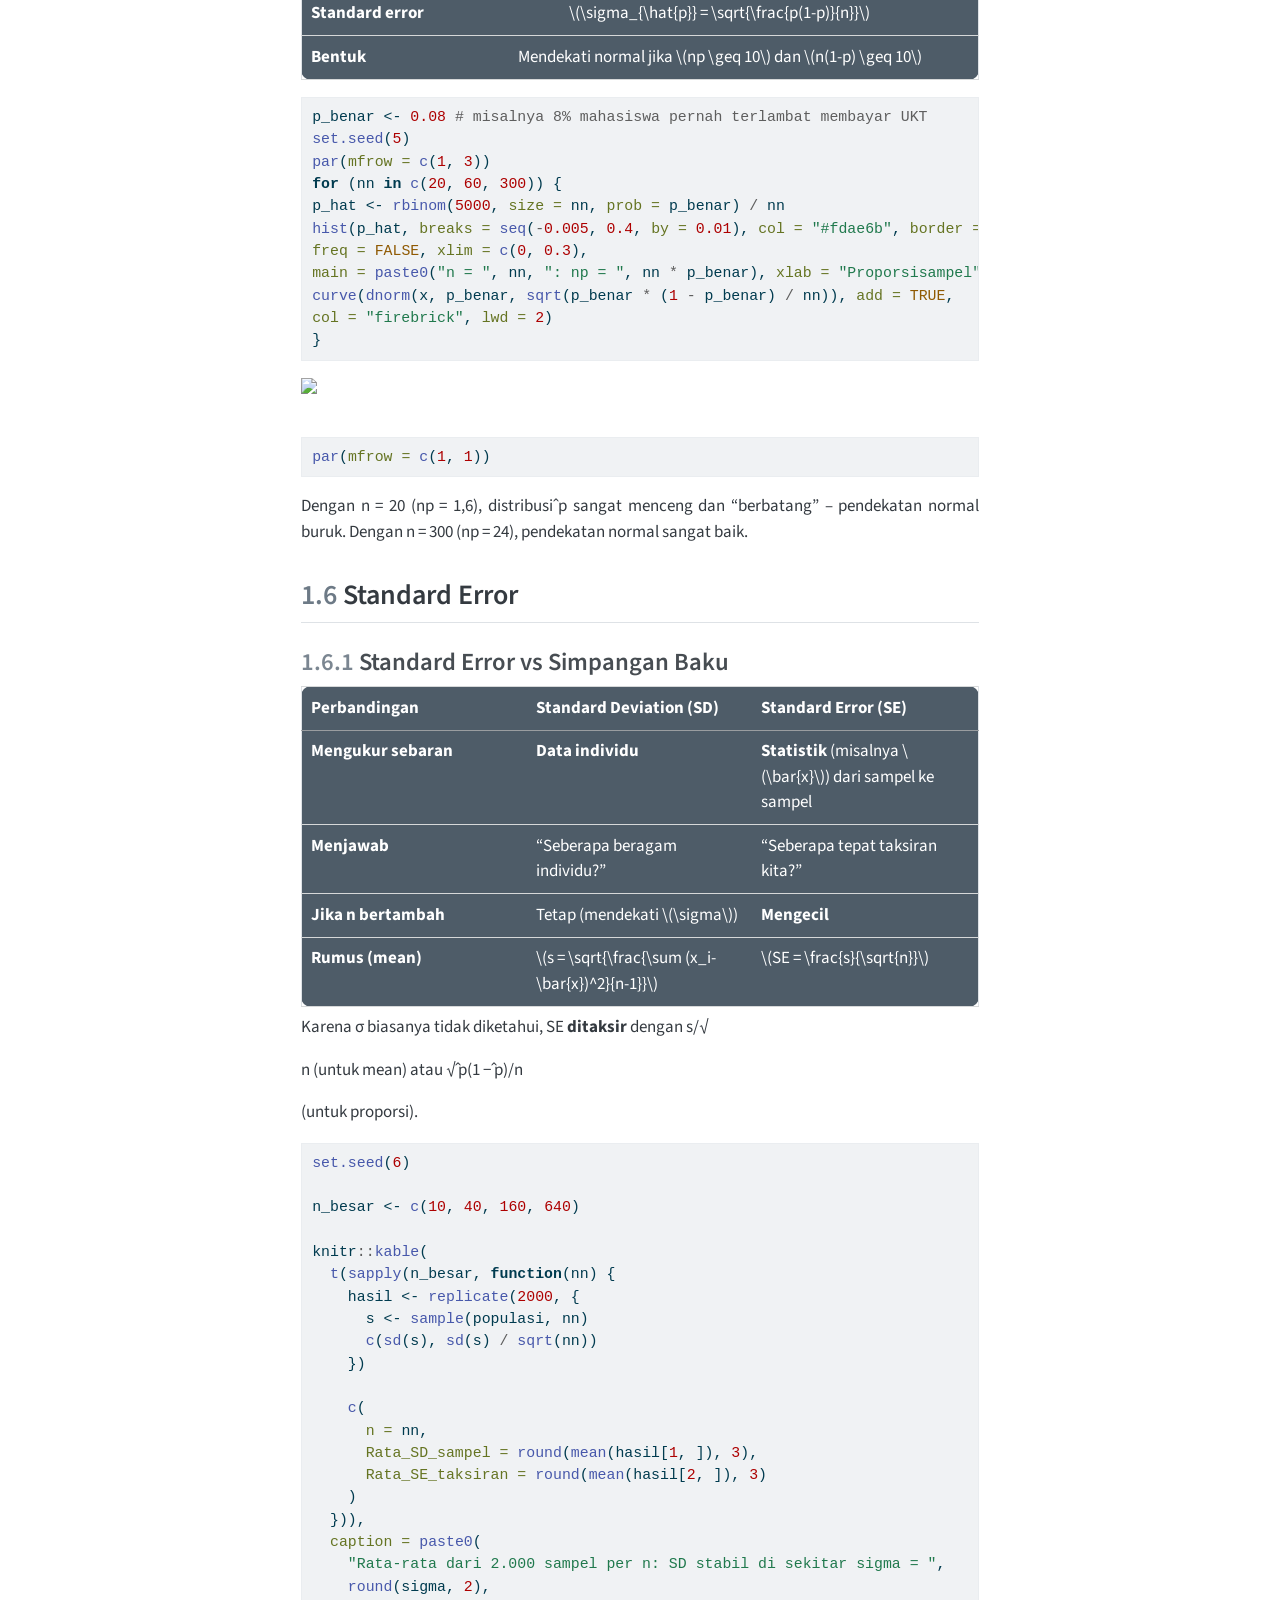
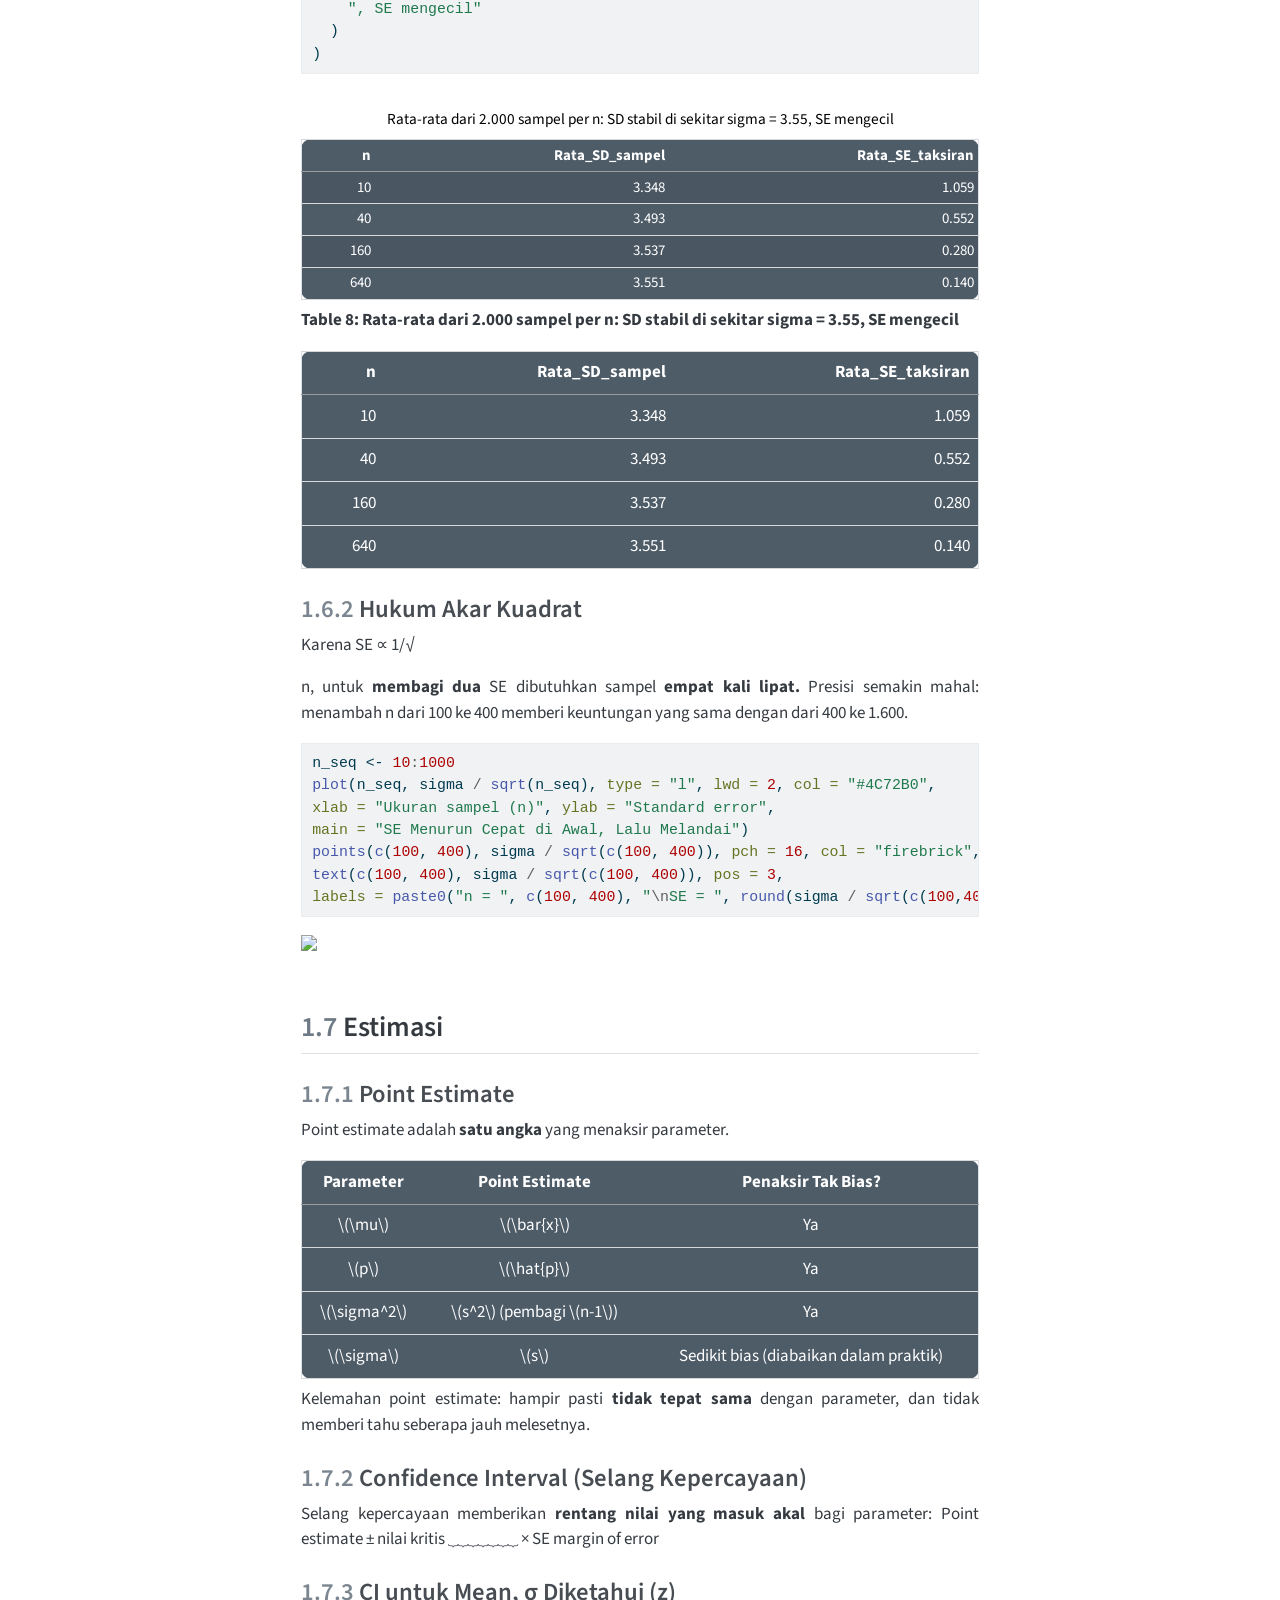
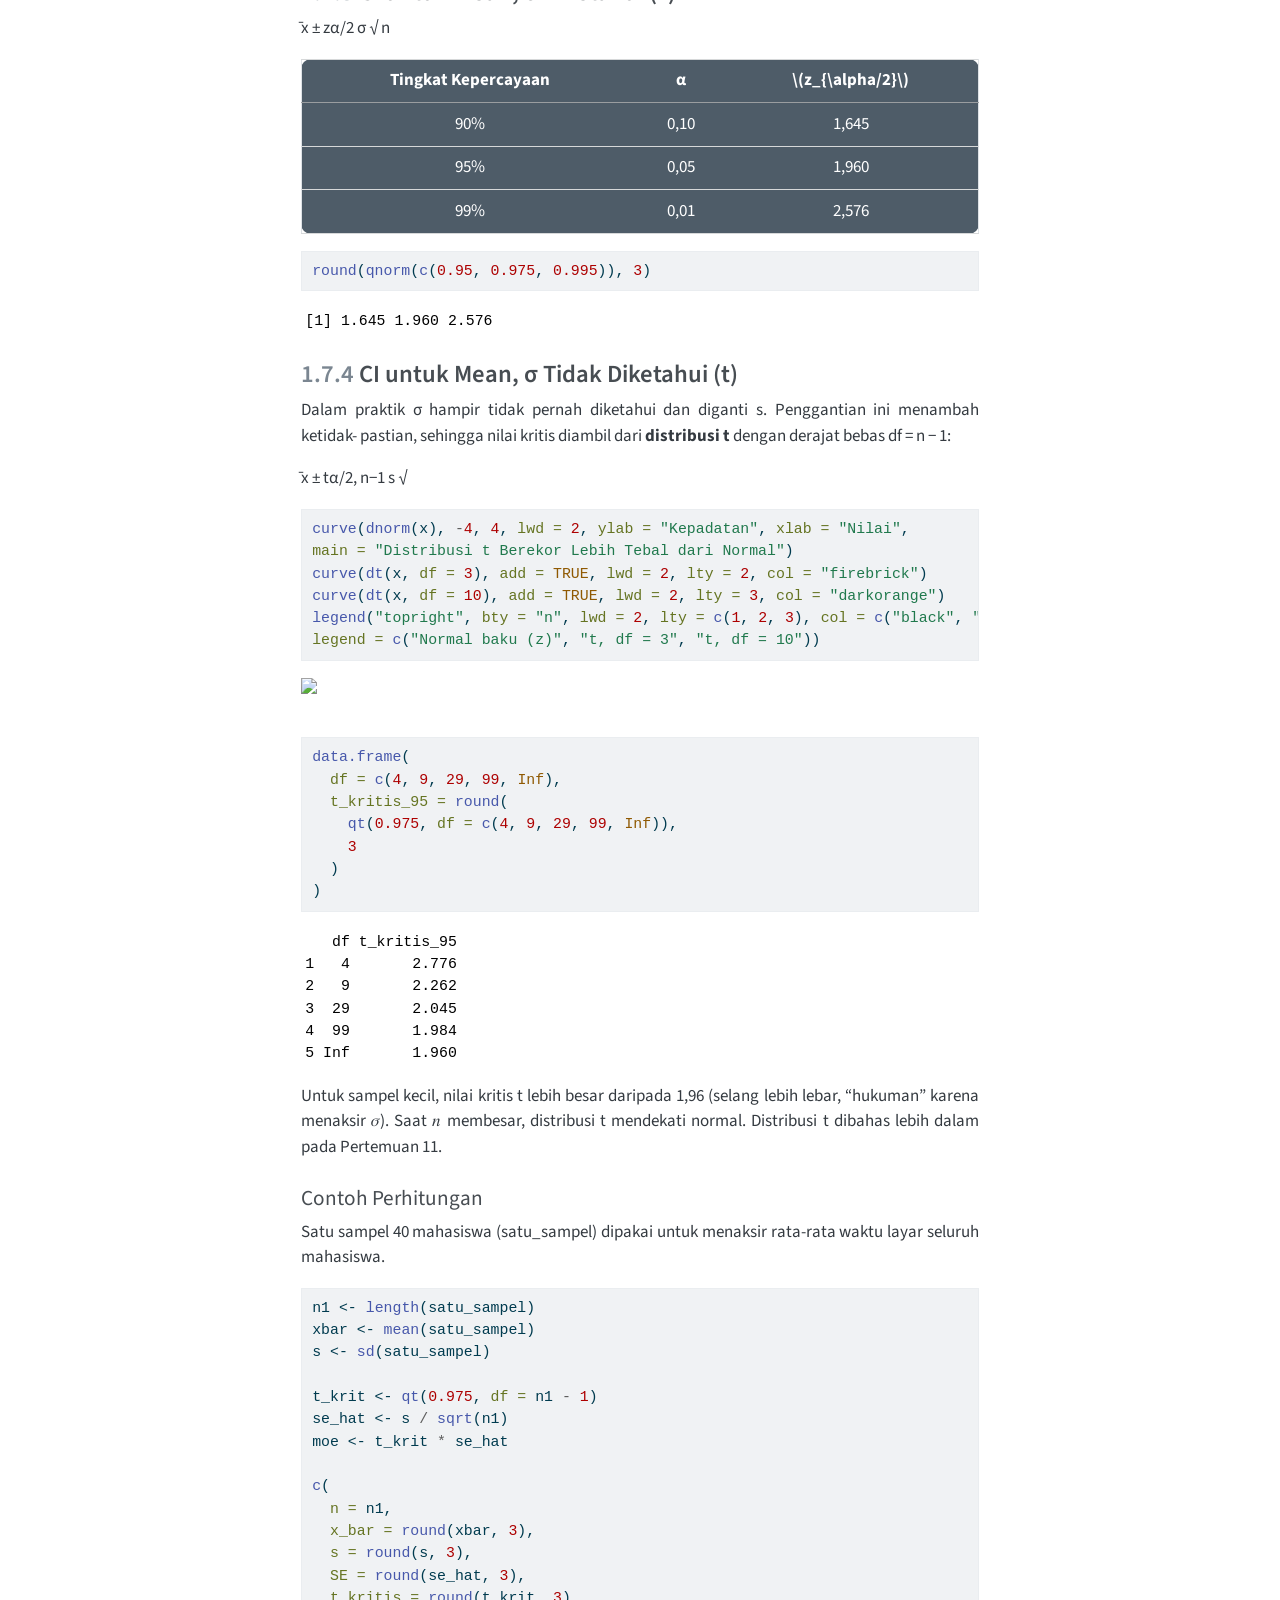
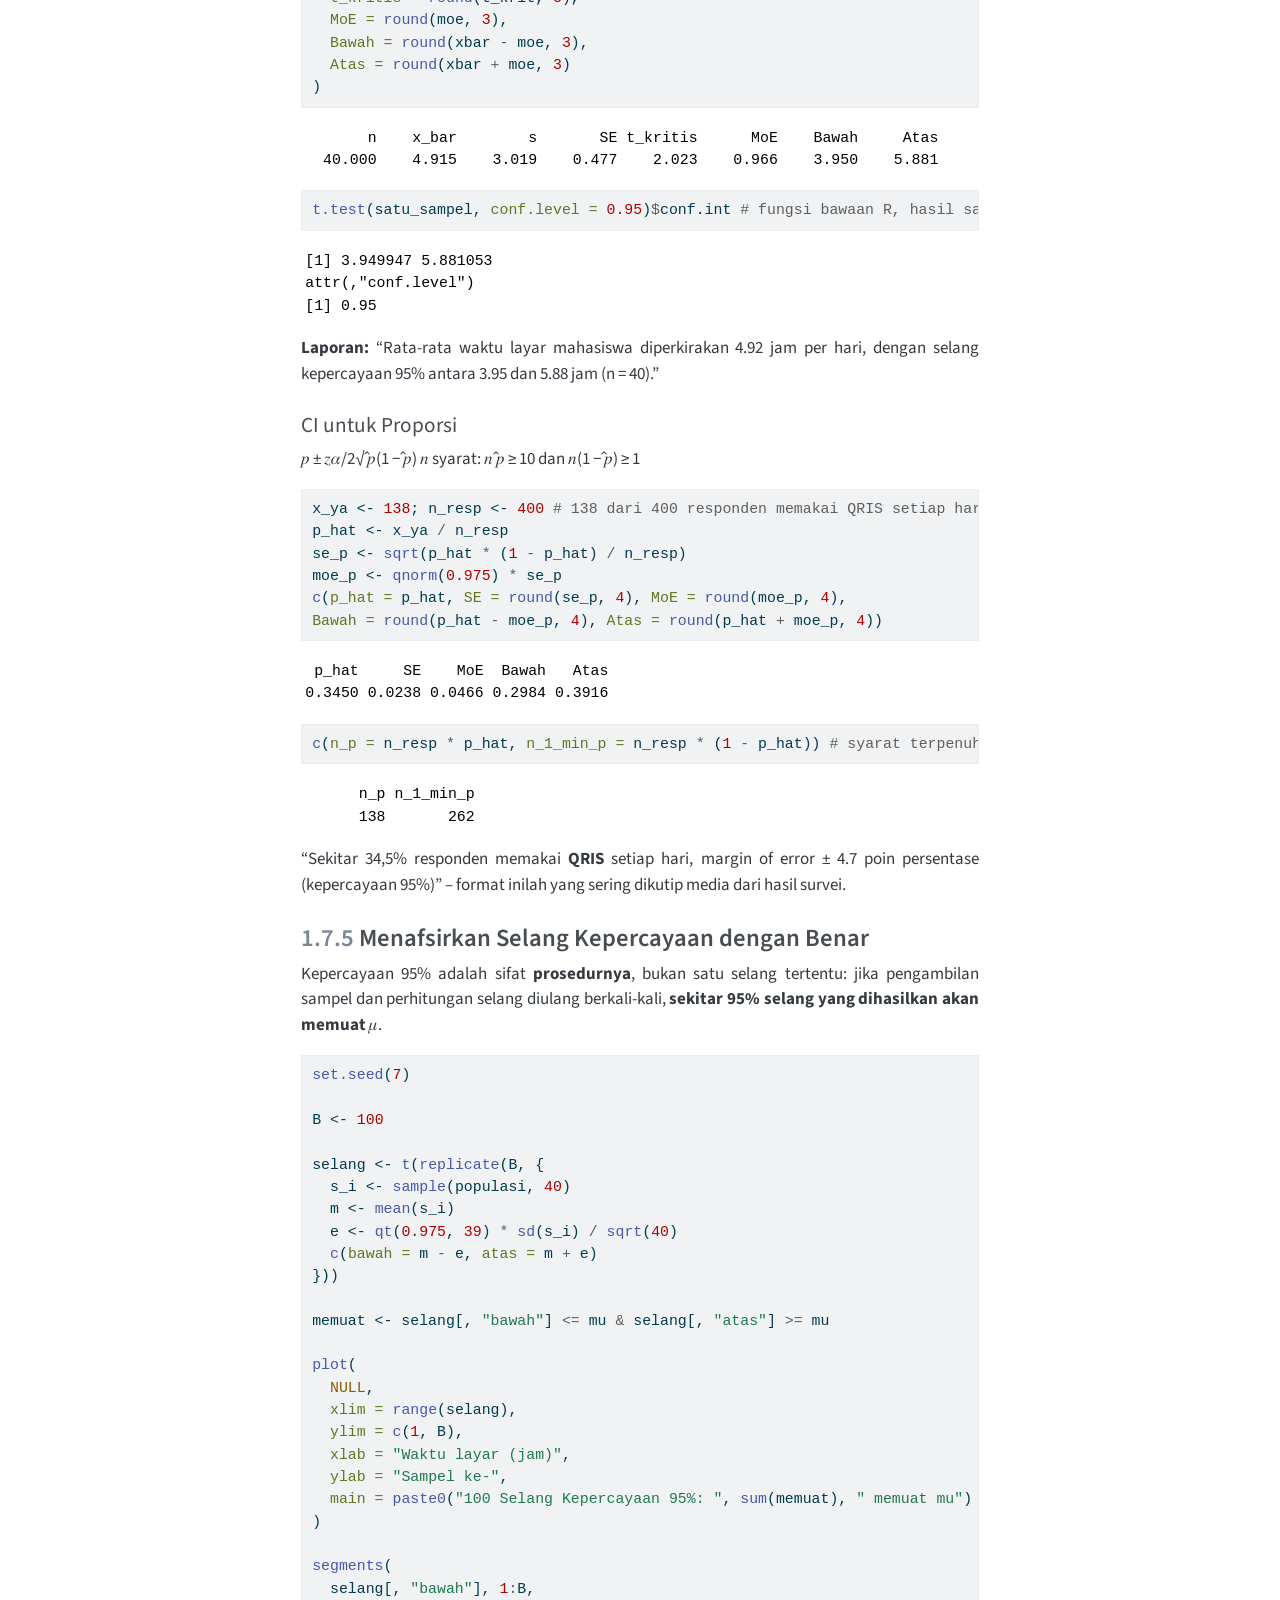
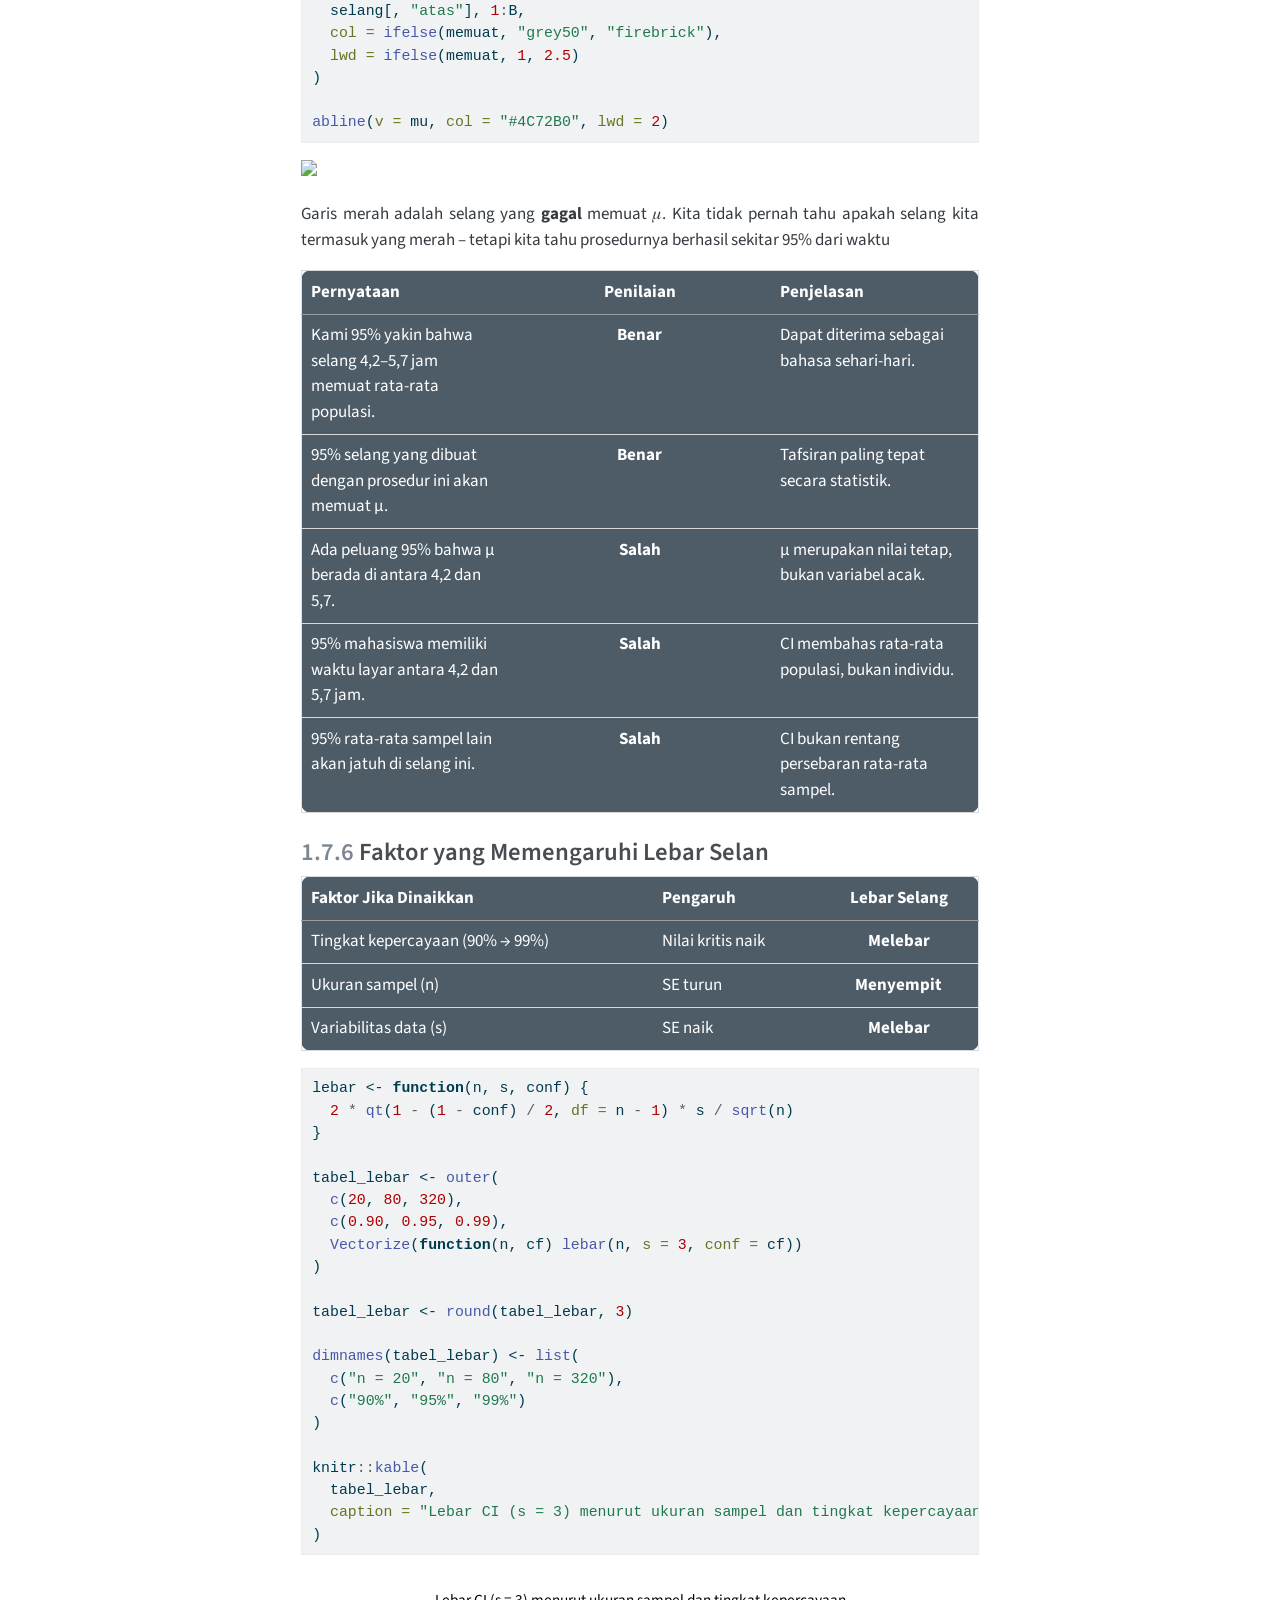
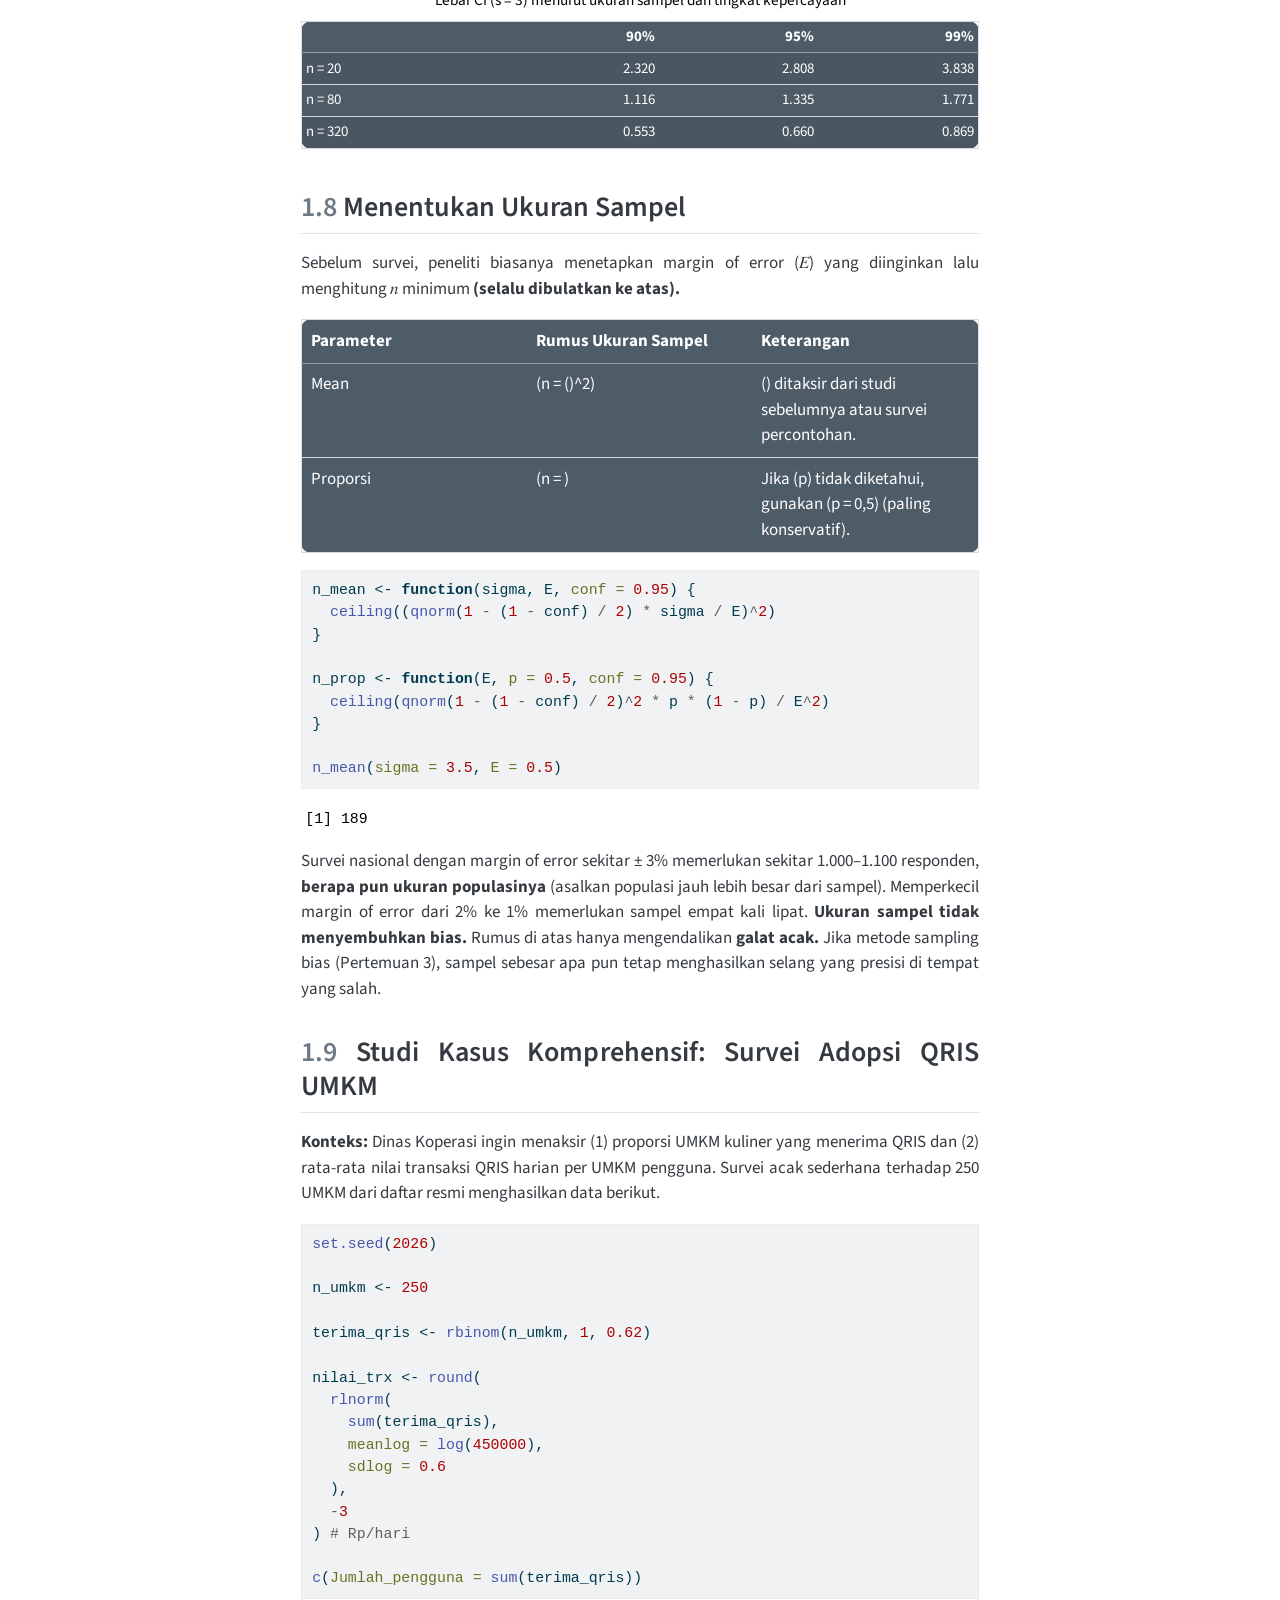
==== commit 28c9ad0a: "Update book content" ====
--- a/docs/chapters/bab-1.html
+++ b/docs/chapters/bab-1.html
@@ -8,7 +8,7 @@
 
 <meta name="description" content="Deskripsi singkat tentang buku">
 
-<title>1&nbsp; Distribusi Sampling – Quarto Template</title>
+<title>1&nbsp; Distribusi Sampling – Praktikum Introduction Statistic</title>
 <style>
 /* Default styles provided by pandoc.
 ** See https://pandoc.org/MANUAL.html#variables-for-html for config info.
@@ -26,6 +26,41 @@
   width: 0.8em;
   margin: 0 0.8em 0.2em -1em; /* quarto-specific, see https://github.com/quarto-dev/quarto-cli/issues/4556 */ 
   vertical-align: middle;
+}
+/* CSS for syntax highlighting */
+html { -webkit-text-size-adjust: 100%; }
+pre > code.sourceCode { white-space: pre; position: relative; }
+pre > code.sourceCode > span { display: inline-block; line-height: 1.25; }
+pre > code.sourceCode > span:empty { height: 1.2em; }
+.sourceCode { overflow: visible; }
+code.sourceCode > span { color: inherit; text-decoration: inherit; }
+div.sourceCode { margin: 1em 0; }
+pre.sourceCode { margin: 0; }
+@media screen {
+div.sourceCode { overflow: auto; }
+}
+@media print {
+pre > code.sourceCode { white-space: pre-wrap; }
+pre > code.sourceCode > span { text-indent: -5em; padding-left: 5em; }
+}
+pre.numberSource code
+  { counter-reset: source-line 0; }
+pre.numberSource code > span
+  { position: relative; left: -4em; counter-increment: source-line; }
+pre.numberSource code > span > a:first-child::before
+  { content: counter(source-line);
+    position: relative; left: -1em; text-align: right; vertical-align: baseline;
+    border: none; display: inline-block;
+    -webkit-touch-callout: none; -webkit-user-select: none;
+    -khtml-user-select: none; -moz-user-select: none;
+    -ms-user-select: none; user-select: none;
+    padding: 0 4px; width: 4em;
+  }
+pre.numberSource { margin-left: 3em;  padding-left: 4px; }
+div.sourceCode
+  {   }
+@media screen {
+pre > code.sourceCode > span > a:first-child::before { text-decoration: underline; }
 }
 </style>
 
@@ -78,8 +113,37 @@
   }
 }</script>
 <style>html{ scroll-behavior: smooth; }</style>
-<meta name="author" content="Bakti Siregar, M.Sc.">
-
+<meta name="author" content="Erin Neisya">
+
+  <script src="https://cdnjs.cloudflare.com/polyfill/v3/polyfill.min.js?features=es6"></script>
+  <script defer="" src="https://cdn.jsdelivr.net/npm/mathjax@4/tex-chtml.js" type="text/javascript"></script>
+
+<script type="text/javascript">
+const typesetMath = (el) => {
+  if (window.MathJax) {
+    // MathJax Typeset
+    window.MathJax.typeset([el]);
+  } else if (window.katex) {
+    // KaTeX Render
+    var mathElements = el.getElementsByClassName("math");
+    var macros = [];
+    for (var i = 0; i < mathElements.length; i++) {
+      var texText = mathElements[i].firstChild;
+      if (mathElements[i].tagName == "SPAN" && texText && texText.data) {
+        window.katex.render(texText.data, mathElements[i], {
+          displayMode: mathElements[i].classList.contains('display'),
+          throwOnError: false,
+          macros: macros,
+          fleqn: false
+        });
+      }
+    }
+  }
+}
+window.Quarto = {
+  typesetMath
+};
+</script>
 
 <link rel="stylesheet" href="../assets/style.css">
 </head>
@@ -108,11 +172,11 @@
   <nav id="quarto-sidebar" class="sidebar collapse collapse-horizontal quarto-sidebar-collapse-item sidebar-navigation floating overflow-auto" aria-label="Situs web">
     <div class="pt-lg-2 mt-2 text-left sidebar-header">
     <div class="sidebar-title mb-0 py-0">
-      <a href="../">Quarto Template</a> 
+      <a href="../">Praktikum Introduction Statistic</a> 
         <div class="sidebar-tools-main tools-wide">
     <a href="../Quarto-Template.pdf" title="Pratinjau PDF" class="quarto-navigation-tool px-1" aria-label="Pratinjau PDF"><i class="bi bi-file-pdf"></i></a>
     <a href="../epub-reader.html" title="Pratinjau EPUB" class="quarto-navigation-tool px-1" aria-label="Pratinjau EPUB"><i class="bi bi-journal"></i></a>
-    <a href="https://github.com/pakardata1/ebook-template-quarto.git" title="Kode Sumber" class="quarto-navigation-tool px-1" aria-label="Kode Sumber"><i class="bi bi-github"></i></a>
+    <a href="https://github.com/nsyaa1712/Quarto-Template-.git" title="Kode Sumber" class="quarto-navigation-tool px-1" aria-label="Kode Sumber"><i class="bi bi-github"></i></a>
 </div>
     </div>
       </div>
@@ -163,9 +227,56 @@
     <h2 id="toc-title">Daftar Isi</h2>
    
   <ul>
-  <li><a href="#pendahuluan" id="toc-pendahuluan" class="nav-link active" data-scroll-target="#pendahuluan"><span class="header-section-number">1.1</span> Pendahuluan</a></li>
+  <li><a href="#tiga-distribusi-yang-harus-dibedakan" id="toc-tiga-distribusi-yang-harus-dibedakan" class="nav-link active" data-scroll-target="#tiga-distribusi-yang-harus-dibedakan"><span class="header-section-number">1.1</span> Tiga Distribusi yang Harus Dibedakan</a>
+  <ul class="collapse">
+  <li><a href="#populasi-simulasi" id="toc-populasi-simulasi" class="nav-link" data-scroll-target="#populasi-simulasi"><span class="header-section-number">1.1.1</span> Populasi Simulasi</a></li>
+  </ul></li>
+  <li><a href="#distribusi-sampling-rata-rata-sampel" id="toc-distribusi-sampling-rata-rata-sampel" class="nav-link" data-scroll-target="#distribusi-sampling-rata-rata-sampel"><span class="header-section-number">1.2</span> Distribusi Sampling Rata-rata Sampel</a>
+  <ul class="collapse">
+  <li><a href="#pengaruh-ukuran-sampel" id="toc-pengaruh-ukuran-sampel" class="nav-link" data-scroll-target="#pengaruh-ukuran-sampel"><span class="header-section-number">1.2.1</span> Pengaruh Ukuran Sampel</a></li>
+  </ul></li>
+  <li><a href="#central-limit-theorem-clt" id="toc-central-limit-theorem-clt" class="nav-link" data-scroll-target="#central-limit-theorem-clt"><span class="header-section-number">1.3</span> Central Limit Theorem (CLT)</a></li>
+  <li><a href="#demonstrasi-pada-tiga-bentuk-populasi" id="toc-demonstrasi-pada-tiga-bentuk-populasi" class="nav-link" data-scroll-target="#demonstrasi-pada-tiga-bentuk-populasi"><span class="header-section-number">1.4</span> Demonstrasi pada Tiga Bentuk Populasi</a>
+  <ul class="collapse">
+  <li><a href="#seberapa-besar-cukup-besar" id="toc-seberapa-besar-cukup-besar" class="nav-link" data-scroll-target="#seberapa-besar-cukup-besar"><span class="header-section-number">1.4.1</span> Seberapa Besar “Cukup Besar”?</a></li>
+  <li><a href="#menghitung-peluang-dengan-clt" id="toc-menghitung-peluang-dengan-clt" class="nav-link" data-scroll-target="#menghitung-peluang-dengan-clt"><span class="header-section-number">1.4.2</span> Menghitung Peluang dengan CLT</a></li>
+  </ul></li>
+  <li><a href="#distribusi-sampling-proporsi-sampel" id="toc-distribusi-sampling-proporsi-sampel" class="nav-link" data-scroll-target="#distribusi-sampling-proporsi-sampel"><span class="header-section-number">1.5</span> Distribusi Sampling Proporsi Sampel</a></li>
+  <li><a href="#standard-error" id="toc-standard-error" class="nav-link" data-scroll-target="#standard-error"><span class="header-section-number">1.6</span> Standard Error</a>
+  <ul class="collapse">
+  <li><a href="#standard-error-vs-simpangan-baku" id="toc-standard-error-vs-simpangan-baku" class="nav-link" data-scroll-target="#standard-error-vs-simpangan-baku"><span class="header-section-number">1.6.1</span> Standard Error vs Simpangan Baku</a></li>
+  <li><a href="#hukum-akar-kuadrat" id="toc-hukum-akar-kuadrat" class="nav-link" data-scroll-target="#hukum-akar-kuadrat"><span class="header-section-number">1.6.2</span> Hukum Akar Kuadrat</a></li>
+  </ul></li>
+  <li><a href="#estimasi" id="toc-estimasi" class="nav-link" data-scroll-target="#estimasi"><span class="header-section-number">1.7</span> Estimasi</a>
+  <ul class="collapse">
+  <li><a href="#point-estimate" id="toc-point-estimate" class="nav-link" data-scroll-target="#point-estimate"><span class="header-section-number">1.7.1</span> Point Estimate</a></li>
+  <li><a href="#confidence-interval-selang-kepercayaan" id="toc-confidence-interval-selang-kepercayaan" class="nav-link" data-scroll-target="#confidence-interval-selang-kepercayaan"><span class="header-section-number">1.7.2</span> Confidence Interval (Selang Kepercayaan)</a></li>
+  <li><a href="#ci-untuk-mean-σ-diketahui-z" id="toc-ci-untuk-mean-σ-diketahui-z" class="nav-link" data-scroll-target="#ci-untuk-mean-σ-diketahui-z"><span class="header-section-number">1.7.3</span> CI untuk Mean, σ Diketahui (z)</a></li>
+  <li><a href="#ci-untuk-mean-σ-tidak-diketahui-t" id="toc-ci-untuk-mean-σ-tidak-diketahui-t" class="nav-link" data-scroll-target="#ci-untuk-mean-σ-tidak-diketahui-t"><span class="header-section-number">1.7.4</span> CI untuk Mean, σ Tidak Diketahui (t)</a></li>
+  <li><a href="#menafsirkan-selang-kepercayaan-dengan-benar" id="toc-menafsirkan-selang-kepercayaan-dengan-benar" class="nav-link" data-scroll-target="#menafsirkan-selang-kepercayaan-dengan-benar"><span class="header-section-number">1.7.5</span> Menafsirkan Selang Kepercayaan dengan Benar</a></li>
+  <li><a href="#faktor-yang-memengaruhi-lebar-selan" id="toc-faktor-yang-memengaruhi-lebar-selan" class="nav-link" data-scroll-target="#faktor-yang-memengaruhi-lebar-selan"><span class="header-section-number">1.7.6</span> Faktor yang Memengaruhi Lebar Selan</a></li>
+  </ul></li>
+  <li><a href="#menentukan-ukuran-sampel" id="toc-menentukan-ukuran-sampel" class="nav-link" data-scroll-target="#menentukan-ukuran-sampel"><span class="header-section-number">1.8</span> Menentukan Ukuran Sampel</a></li>
+  <li><a href="#studi-kasus-komprehensif-survei-adopsi-qris-umkm" id="toc-studi-kasus-komprehensif-survei-adopsi-qris-umkm" class="nav-link" data-scroll-target="#studi-kasus-komprehensif-survei-adopsi-qris-umkm"><span class="header-section-number">1.9</span> Studi Kasus Komprehensif: Survei Adopsi QRIS UMKM</a>
+  <ul class="collapse">
+  <li><a href="#langkah-1-estimasi-proporsi" id="toc-langkah-1-estimasi-proporsi" class="nav-link" data-scroll-target="#langkah-1-estimasi-proporsi"><span class="header-section-number">1.9.1</span> Langkah 1: Estimasi Proporsi</a></li>
+  <li><a href="#langkah-2-estimasi-rata-rata-nilai-transaksi" id="toc-langkah-2-estimasi-rata-rata-nilai-transaksi" class="nav-link" data-scroll-target="#langkah-2-estimasi-rata-rata-nilai-transaksi"><span class="header-section-number">1.9.2</span> Langkah 2: Estimasi Rata-rata Nilai Transaksi</a></li>
+  <li><a href="#langkah-3-apakah-clt-dapat-diandalkan-di-sini" id="toc-langkah-3-apakah-clt-dapat-diandalkan-di-sini" class="nav-link" data-scroll-target="#langkah-3-apakah-clt-dapat-diandalkan-di-sini"><span class="header-section-number">1.9.3</span> Langkah 3: Apakah CLT Dapat Diandalkan di Sini?</a></li>
+  <li><a href="#langkah-4-merencanakan-survei-lanjutan" id="toc-langkah-4-merencanakan-survei-lanjutan" class="nav-link" data-scroll-target="#langkah-4-merencanakan-survei-lanjutan"><span class="header-section-number">1.9.4</span> Langkah 4: Merencanakan Survei Lanjutan</a></li>
+  <li><a href="#pertanyaan-diskusi-dan-jawaban" id="toc-pertanyaan-diskusi-dan-jawaban" class="nav-link" data-scroll-target="#pertanyaan-diskusi-dan-jawaban"><span class="header-section-number">1.9.5</span> Pertanyaan Diskusi dan Jawaban</a></li>
+  </ul></li>
+  <li><a href="#latihan-mandiri" id="toc-latihan-mandiri" class="nav-link" data-scroll-target="#latihan-mandiri"><span class="header-section-number">1.10</span> Latihan Mandiri</a>
+  <ul class="collapse">
+  <li><a href="#latihan-utama-berat-kemasan-kopi-bubuk" id="toc-latihan-utama-berat-kemasan-kopi-bubuk" class="nav-link" data-scroll-target="#latihan-utama-berat-kemasan-kopi-bubuk"><span class="header-section-number">1.10.1</span> Latihan Utama: Berat Kemasan Kopi Bubuk</a></li>
+  <li><a href="#latihan-tambahan-self-check" id="toc-latihan-tambahan-self-check" class="nav-link" data-scroll-target="#latihan-tambahan-self-check"><span class="header-section-number">1.10.2</span> Latihan Tambahan (Self-Check)</a></li>
+  </ul></li>
+  <li><a href="#kesalahan-umum-dalam-sampling-distribution-dan-estimasi" id="toc-kesalahan-umum-dalam-sampling-distribution-dan-estimasi" class="nav-link" data-scroll-target="#kesalahan-umum-dalam-sampling-distribution-dan-estimasi"><span class="header-section-number">1.11</span> Kesalahan Umum dalam Sampling Distribution dan Estimasi</a></li>
+  <li><a href="#cheat-sheet-fungsi-r-yang-digunakan" id="toc-cheat-sheet-fungsi-r-yang-digunakan" class="nav-link" data-scroll-target="#cheat-sheet-fungsi-r-yang-digunakan"><span class="header-section-number">1.12</span> Cheat Sheet: Fungsi R yang Digunakan</a></li>
+  <li><a href="#glosarium-istilah" id="toc-glosarium-istilah" class="nav-link" data-scroll-target="#glosarium-istilah"><span class="header-section-number">1.13</span> Glosarium Istilah</a></li>
+  <li><a href="#rangkuman-dan-kesimpulan" id="toc-rangkuman-dan-kesimpulan" class="nav-link" data-scroll-target="#rangkuman-dan-kesimpulan"><span class="header-section-number">1.14</span> Rangkuman dan Kesimpulan</a></li>
+  <li><a href="#interpretasi-pemahaman-pribadi" id="toc-interpretasi-pemahaman-pribadi" class="nav-link" data-scroll-target="#interpretasi-pemahaman-pribadi"><span class="header-section-number">1.15</span> Interpretasi Pemahaman Pribadi</a></li>
   </ul>
-<div class="toc-actions"><ul><li><a href="https://github.com/pakardata1/ebook-template-quarto.git/edit/main/chapters/bab-1.qmd" class="toc-action"><i class="bi bi-github"></i>Sunting laman ini</a></li><li><a href="https://github.com/pakardata1/ebook-template-quarto.git/issues/new" class="toc-action"><i class="bi empty"></i>Laporkan isu</a></li></ul></div></nav>
+<div class="toc-actions"><ul><li><a href="https://github.com/nsyaa1712/Quarto-Template-.git/edit/main/chapters/bab-1.qmd" class="toc-action"><i class="bi bi-github"></i>Sunting laman ini</a></li><li><a href="https://github.com/nsyaa1712/Quarto-Template-.git/issues/new" class="toc-action"><i class="bi empty"></i>Laporkan isu</a></li></ul></div></nav>
     </div>
 <!-- main -->
 <main class="content" id="quarto-document-content" tabindex="-1">
@@ -189,8 +300,1416 @@
 </header>
 
 
-<section id="pendahuluan" class="level2" data-number="1.1">
-<h2 data-number="1.1" class="anchored" data-anchor-id="pendahuluan"><span class="header-section-number">1.1</span> Pendahuluan</h2>
+<section id="tiga-distribusi-yang-harus-dibedakan" class="level2" data-number="1.1">
+<h2 data-number="1.1" class="anchored" data-anchor-id="tiga-distribusi-yang-harus-dibedakan"><span class="header-section-number">1.1</span> Tiga Distribusi yang Harus Dibedakan</h2>
+<table class="caption-top table">
+<colgroup>
+<col style="width: 23%">
+<col style="width: 23%">
+<col style="width: 29%">
+<col style="width: 23%">
+</colgroup>
+<thead>
+<tr class="header">
+<th style="text-align: left;">Distribusi</th>
+<th style="text-align: left;">Isinya</th>
+<th style="text-align: center;">Jumlah nilai</th>
+<th style="text-align: left;">Contoh</th>
+</tr>
+</thead>
+<tbody>
+<tr class="odd">
+<td style="text-align: left;"><strong>Distribusi populasi</strong></td>
+<td style="text-align: left;">Nilai setiap unit populasi</td>
+<td style="text-align: center;">N</td>
+<td style="text-align: left;">Pengeluaran 20.000 mahasiswa</td>
+</tr>
+<tr class="even">
+<td style="text-align: left;"><strong>Distribusi sampel</strong></td>
+<td style="text-align: left;">Nilai unit dalam satu sampel</td>
+<td style="text-align: center;">n</td>
+<td style="text-align: left;">Pengeluaran 40 mahasiswa yang disurvei</td>
+</tr>
+<tr class="odd">
+<td style="text-align: left;"><strong>Distribusi sampling</strong></td>
+<td style="text-align: left;">Nilai statistik (misalnya <span class="math inline">\(\bar{x}\)</span>) dari banyak sampel</td>
+<td style="text-align: center;">Sebanyak sampel yang dibayangkan diambil</td>
+<td style="text-align: left;"><span class="math inline">\(\bar{x}\)</span> dari 10.000 sampel berukuran 40</td>
+</tr>
+</tbody>
+</table>
+<p>Distribusi sampling adalah konsep <strong>teoretis</strong>: dalam praktik kita hanya memiliki satu sampel. Namun dengan simulasi kita dapat melihatnya.</p>
+<section id="populasi-simulasi" class="level3" data-number="1.1.1">
+<h3 data-number="1.1.1" class="anchored" data-anchor-id="populasi-simulasi"><span class="header-section-number">1.1.1</span> Populasi Simulasi</h3>
+<p>Kita memakai populasi <strong>20.000 mahasiswa</strong> dengan variabel <strong>waktu layar harian</strong> (jam) yang <strong>menjulur kanan</strong> – bentuk yang sengaja dipilih jauh dari lonceng.</p>
+<div class="cell">
+<div class="code-copy-outer-scaffold"><div class="sourceCode cell-code" id="cb1"><pre class="sourceCode r code-with-copy"><code class="sourceCode r"><span id="cb1-1"><a href="#cb1-1" aria-hidden="true" tabindex="-1"></a><span class="fu">set.seed</span>(<span class="dv">909</span>)</span>
+<span id="cb1-2"><a href="#cb1-2" aria-hidden="true" tabindex="-1"></a>N <span class="ot">&lt;-</span> <span class="dv">20000</span></span>
+<span id="cb1-3"><a href="#cb1-3" aria-hidden="true" tabindex="-1"></a>populasi <span class="ot">&lt;-</span> <span class="fu">round</span>(<span class="fu">rgamma</span>(N, <span class="at">shape =</span> <span class="dv">2</span>, <span class="at">rate =</span> <span class="fl">0.4</span>), <span class="dv">2</span>)</span>
+<span id="cb1-4"><a href="#cb1-4" aria-hidden="true" tabindex="-1"></a></span>
+<span id="cb1-5"><a href="#cb1-5" aria-hidden="true" tabindex="-1"></a>mu <span class="ot">&lt;-</span> <span class="fu">mean</span>(populasi)</span>
+<span id="cb1-6"><a href="#cb1-6" aria-hidden="true" tabindex="-1"></a>sigma <span class="ot">&lt;-</span> <span class="fu">sqrt</span>(<span class="fu">mean</span>((populasi <span class="sc">-</span> mu)<span class="sc">^</span><span class="dv">2</span>))</span>
+<span id="cb1-7"><a href="#cb1-7" aria-hidden="true" tabindex="-1"></a></span>
+<span id="cb1-8"><a href="#cb1-8" aria-hidden="true" tabindex="-1"></a><span class="fu">c</span>(<span class="at">N =</span> N, <span class="at">mu =</span> <span class="fu">round</span>(mu, <span class="dv">3</span>), <span class="at">sigma =</span> <span class="fu">round</span>(sigma, <span class="dv">3</span>))</span></code></pre></div><button title="Salin ke Papan Klip" class="code-copy-button"><i class="bi"></i></button></div>
+<div class="cell-output cell-output-stdout">
+<pre><code>        N        mu     sigma 
+20000.000     5.010     3.551 </code></pre>
+</div>
+</div>
+<div class="cell">
+<div class="code-copy-outer-scaffold"><div class="sourceCode cell-code" id="cb3"><pre class="sourceCode r code-with-copy"><code class="sourceCode r"><span id="cb3-1"><a href="#cb3-1" aria-hidden="true" tabindex="-1"></a><span class="fu">set.seed</span>(<span class="dv">1</span>)</span>
+<span id="cb3-2"><a href="#cb3-2" aria-hidden="true" tabindex="-1"></a></span>
+<span id="cb3-3"><a href="#cb3-3" aria-hidden="true" tabindex="-1"></a>satu_sampel <span class="ot">&lt;-</span> <span class="fu">sample</span>(populasi, <span class="dv">40</span>)</span>
+<span id="cb3-4"><a href="#cb3-4" aria-hidden="true" tabindex="-1"></a>banyak_rata <span class="ot">&lt;-</span> <span class="fu">replicate</span>(<span class="dv">10000</span>, <span class="fu">mean</span>(<span class="fu">sample</span>(populasi, <span class="dv">40</span>)))</span>
+<span id="cb3-5"><a href="#cb3-5" aria-hidden="true" tabindex="-1"></a></span>
+<span id="cb3-6"><a href="#cb3-6" aria-hidden="true" tabindex="-1"></a><span class="fu">par</span>(<span class="at">mfrow =</span> <span class="fu">c</span>(<span class="dv">1</span>, <span class="dv">3</span>))</span>
+<span id="cb3-7"><a href="#cb3-7" aria-hidden="true" tabindex="-1"></a></span>
+<span id="cb3-8"><a href="#cb3-8" aria-hidden="true" tabindex="-1"></a><span class="fu">hist</span>(populasi, <span class="at">breaks =</span> <span class="dv">40</span>, <span class="at">col =</span> <span class="st">"#9ecae1"</span>, <span class="at">border =</span> <span class="st">"white"</span>,</span>
+<span id="cb3-9"><a href="#cb3-9" aria-hidden="true" tabindex="-1"></a>     <span class="at">main =</span> <span class="st">"Populasi (N = 20.000)"</span>,</span>
+<span id="cb3-10"><a href="#cb3-10" aria-hidden="true" tabindex="-1"></a>     <span class="at">xlab =</span> <span class="st">"Jam per hari"</span>, <span class="at">xlim =</span> <span class="fu">c</span>(<span class="dv">0</span>, <span class="dv">20</span>))</span>
+<span id="cb3-11"><a href="#cb3-11" aria-hidden="true" tabindex="-1"></a></span>
+<span id="cb3-12"><a href="#cb3-12" aria-hidden="true" tabindex="-1"></a><span class="fu">hist</span>(satu_sampel, <span class="at">breaks =</span> <span class="dv">12</span>, <span class="at">col =</span> <span class="st">"#fdae6b"</span>, <span class="at">border =</span> <span class="st">"white"</span>,</span>
+<span id="cb3-13"><a href="#cb3-13" aria-hidden="true" tabindex="-1"></a>     <span class="at">main =</span> <span class="st">"Satu sampel (n = 40)"</span>,</span>
+<span id="cb3-14"><a href="#cb3-14" aria-hidden="true" tabindex="-1"></a>     <span class="at">xlab =</span> <span class="st">"Jam per hari"</span>, <span class="at">xlim =</span> <span class="fu">c</span>(<span class="dv">0</span>, <span class="dv">20</span>))</span>
+<span id="cb3-15"><a href="#cb3-15" aria-hidden="true" tabindex="-1"></a></span>
+<span id="cb3-16"><a href="#cb3-16" aria-hidden="true" tabindex="-1"></a><span class="fu">hist</span>(banyak_rata, <span class="at">breaks =</span> <span class="dv">40</span>, <span class="at">col =</span> <span class="st">"#a1d99b"</span>, <span class="at">border =</span> <span class="st">"white"</span>,</span>
+<span id="cb3-17"><a href="#cb3-17" aria-hidden="true" tabindex="-1"></a>     <span class="at">main =</span> <span class="st">"Sampling distribution x-bar"</span>,</span>
+<span id="cb3-18"><a href="#cb3-18" aria-hidden="true" tabindex="-1"></a>     <span class="at">xlab =</span> <span class="st">"Rata-rata sampel (n = 40)"</span>)</span></code></pre></div><button title="Salin ke Papan Klip" class="code-copy-button"><i class="bi"></i></button></div>
+<div class="cell-output-display">
+<div>
+<figure class="figure">
+<p><img src="bab-1_files/figure-html/unnamed-chunk-2-1.png" class="img-fluid figure-img" width="672"></p>
+</figure>
+</div>
+</div>
+</div>
+<div class="cell">
+<div class="code-copy-outer-scaffold"><div class="sourceCode cell-code" id="cb4"><pre class="sourceCode r code-with-copy"><code class="sourceCode r"><span id="cb4-1"><a href="#cb4-1" aria-hidden="true" tabindex="-1"></a><span class="fu">par</span>(<span class="at">mfrow =</span> <span class="fu">c</span>(<span class="dv">1</span>, <span class="dv">1</span>))</span></code></pre></div><button title="Salin ke Papan Klip" class="code-copy-button"><i class="bi"></i></button></div>
+</div>
+<p>Populasi dan satu sampel sama-sama menjulur kanan, tetapi <strong>distribusi rata-rata sampel</strong> jauh lebih sempit dan hampir berbentuk lonceng. Inilah inti pertemuan ini.</p>
+</section>
+</section>
+<section id="distribusi-sampling-rata-rata-sampel" class="level2" data-number="1.2">
+<h2 data-number="1.2" class="anchored" data-anchor-id="distribusi-sampling-rata-rata-sampel"><span class="header-section-number">1.2</span> Distribusi Sampling Rata-rata Sampel</h2>
+<p>Untuk sampel acak berukuran n dari populasi dengan mean μ dan simpangan baku σ:</p>
+<table class="caption-top table">
+<colgroup>
+<col style="width: 30%">
+<col style="width: 38%">
+<col style="width: 30%">
+</colgroup>
+<thead>
+<tr class="header">
+<th style="text-align: left;">Sifat</th>
+<th style="text-align: center;">Rumus</th>
+<th style="text-align: left;">Arti</th>
+</tr>
+</thead>
+<tbody>
+<tr class="odd">
+<td style="text-align: left;"><strong>Mean</strong></td>
+<td style="text-align: center;"><span class="math inline">\(\mu_{\bar{x}} = \mu\)</span></td>
+<td style="text-align: left;"><span class="math inline">\(\bar{x}\)</span> adalah penaksir tak bias: rata-ratanya tepat di parameter populasi</td>
+</tr>
+<tr class="even">
+<td style="text-align: left;"><strong>Standard error</strong></td>
+<td style="text-align: center;"><span class="math inline">\(\sigma_{\bar{x}} = \frac{\sigma}{\sqrt{n}}\)</span></td>
+<td style="text-align: left;">Sebaran <span class="math inline">\(\bar{x}\)</span> mengecil seiring bertambahnya ukuran sampel (<span class="math inline">\(n\)</span>)</td>
+</tr>
+<tr class="odd">
+<td style="text-align: left;"><strong>Bentuk</strong></td>
+<td style="text-align: center;">Normal</td>
+<td style="text-align: left;">Jika populasi normal, distribusi sampling juga normal; mendekati normal untuk <span class="math inline">\(n\)</span> cukup besar (CLT)</td>
+</tr>
+<tr class="even">
+<td style="text-align: left;"><strong>Peluang</strong></td>
+<td style="text-align: center;"><span class="math inline">\(P(\bar{x})\)</span></td>
+<td style="text-align: left;">Memungkinkan perhitungan peluang berdasarkan distribusi sampling</td>
+</tr>
+</tbody>
+</table>
+<div class="cell">
+<div class="code-copy-outer-scaffold"><div class="sourceCode cell-code" id="cb5"><pre class="sourceCode r code-with-copy"><code class="sourceCode r"><span id="cb5-1"><a href="#cb5-1" aria-hidden="true" tabindex="-1"></a>knitr<span class="sc">::</span><span class="fu">kable</span>(<span class="fu">data.frame</span>(</span>
+<span id="cb5-2"><a href="#cb5-2" aria-hidden="true" tabindex="-1"></a>  <span class="at">Besaran =</span> <span class="fu">c</span>(<span class="st">"Mean distribusi sampling"</span>, <span class="st">"SD distribusi sampling (SE)"</span>),</span>
+<span id="cb5-3"><a href="#cb5-3" aria-hidden="true" tabindex="-1"></a>  <span class="at">Teori =</span> <span class="fu">round</span>(<span class="fu">c</span>(mu, sigma <span class="sc">/</span> <span class="fu">sqrt</span>(<span class="dv">40</span>)), <span class="dv">4</span>),</span>
+<span id="cb5-4"><a href="#cb5-4" aria-hidden="true" tabindex="-1"></a>  <span class="at">Simulasi_10000_sampel =</span> <span class="fu">round</span>(<span class="fu">c</span>(<span class="fu">mean</span>(banyak_rata), <span class="fu">sd</span>(banyak_rata)), <span class="dv">4</span>)</span>
+<span id="cb5-5"><a href="#cb5-5" aria-hidden="true" tabindex="-1"></a>), <span class="at">caption =</span> <span class="st">"Teori vs simulasi untuk n = 40"</span>)</span></code></pre></div><button title="Salin ke Papan Klip" class="code-copy-button"><i class="bi"></i></button></div>
+<div class="cell-output-display">
+<table class="caption-top table table-sm table-striped small">
+<caption>Teori vs simulasi untuk n = 40</caption>
+<thead>
+<tr class="header">
+<th style="text-align: left;">Besaran</th>
+<th style="text-align: right;">Teori</th>
+<th style="text-align: right;">Simulasi_10000_sampel</th>
+</tr>
+</thead>
+<tbody>
+<tr class="odd">
+<td style="text-align: left;">Mean distribusi sampling</td>
+<td style="text-align: right;">5.0097</td>
+<td style="text-align: right;">5.0024</td>
+</tr>
+<tr class="even">
+<td style="text-align: left;">SD distribusi sampling (SE)</td>
+<td style="text-align: right;">0.5615</td>
+<td style="text-align: right;">0.5556</td>
+</tr>
+</tbody>
+</table>
+</div>
+</div>
+<p>Hasil simulasi hampir sama dengan teori.</p>
+<p><strong>Koreksi populasi terhingga.</strong> Rumus <span class="math inline">\(\frac{\sigma}{\sqrt{n}}\)</span> mengasumsikan populasi sangat besar dibanding sampel. Jika sampel mencapai lebih dari sekitar 5% populasi (tanpa pengembalian), SE dikalikan faktor:</p>
+<p><span class="math display">\[
+\sqrt{\frac{N-n}{N-1}}
+\]</span></p>
+<p>Pada contoh ini, <span class="math inline">\(n/N = 0,2\%\)</span>, sehingga koreksi dapat diabaikan.</p>
+<section id="pengaruh-ukuran-sampel" class="level3" data-number="1.2.1">
+<h3 data-number="1.2.1" class="anchored" data-anchor-id="pengaruh-ukuran-sampel"><span class="header-section-number">1.2.1</span> Pengaruh Ukuran Sampel</h3>
+<div class="cell">
+<div class="code-copy-outer-scaffold"><div class="sourceCode cell-code" id="cb6"><pre class="sourceCode r code-with-copy"><code class="sourceCode r"><span id="cb6-1"><a href="#cb6-1" aria-hidden="true" tabindex="-1"></a><span class="fu">set.seed</span>(<span class="dv">2</span>)</span>
+<span id="cb6-2"><a href="#cb6-2" aria-hidden="true" tabindex="-1"></a>n_list <span class="ot">&lt;-</span> <span class="fu">c</span>(<span class="dv">5</span>, <span class="dv">20</span>, <span class="dv">80</span>)</span>
+<span id="cb6-3"><a href="#cb6-3" aria-hidden="true" tabindex="-1"></a></span>
+<span id="cb6-4"><a href="#cb6-4" aria-hidden="true" tabindex="-1"></a><span class="fu">par</span>(<span class="at">mfrow =</span> <span class="fu">c</span>(<span class="dv">1</span>, <span class="dv">3</span>))</span>
+<span id="cb6-5"><a href="#cb6-5" aria-hidden="true" tabindex="-1"></a></span>
+<span id="cb6-6"><a href="#cb6-6" aria-hidden="true" tabindex="-1"></a><span class="cf">for</span> (nn <span class="cf">in</span> n_list) {</span>
+<span id="cb6-7"><a href="#cb6-7" aria-hidden="true" tabindex="-1"></a>  rata <span class="ot">&lt;-</span> <span class="fu">replicate</span>(<span class="dv">5000</span>, <span class="fu">mean</span>(<span class="fu">sample</span>(populasi, nn)))</span>
+<span id="cb6-8"><a href="#cb6-8" aria-hidden="true" tabindex="-1"></a></span>
+<span id="cb6-9"><a href="#cb6-9" aria-hidden="true" tabindex="-1"></a>  <span class="fu">hist</span>(rata, <span class="at">breaks =</span> <span class="dv">40</span>, <span class="at">col =</span> <span class="st">"#a1d99b"</span>, <span class="at">border =</span> <span class="st">"white"</span>,</span>
+<span id="cb6-10"><a href="#cb6-10" aria-hidden="true" tabindex="-1"></a>       <span class="at">xlim =</span> <span class="fu">c</span>(<span class="dv">1</span>, <span class="dv">10</span>), <span class="at">freq =</span> <span class="cn">FALSE</span>,</span>
+<span id="cb6-11"><a href="#cb6-11" aria-hidden="true" tabindex="-1"></a>       <span class="at">main =</span> <span class="fu">paste0</span>(<span class="st">"n = "</span>, nn, <span class="st">" (SE = "</span>, <span class="fu">round</span>(sigma <span class="sc">/</span> <span class="fu">sqrt</span>(nn), <span class="dv">2</span>), <span class="st">")"</span>),</span>
+<span id="cb6-12"><a href="#cb6-12" aria-hidden="true" tabindex="-1"></a>       <span class="at">xlab =</span> <span class="st">"Rata-rata sampel"</span>)</span>
+<span id="cb6-13"><a href="#cb6-13" aria-hidden="true" tabindex="-1"></a></span>
+<span id="cb6-14"><a href="#cb6-14" aria-hidden="true" tabindex="-1"></a>  <span class="fu">curve</span>(<span class="fu">dnorm</span>(x, mu, sigma <span class="sc">/</span> <span class="fu">sqrt</span>(nn)),</span>
+<span id="cb6-15"><a href="#cb6-15" aria-hidden="true" tabindex="-1"></a>        <span class="at">add =</span> <span class="cn">TRUE</span>, <span class="at">col =</span> <span class="st">"firebrick"</span>, <span class="at">lwd =</span> <span class="dv">2</span>)</span>
+<span id="cb6-16"><a href="#cb6-16" aria-hidden="true" tabindex="-1"></a></span>
+<span id="cb6-17"><a href="#cb6-17" aria-hidden="true" tabindex="-1"></a>  <span class="fu">abline</span>(<span class="at">v =</span> mu, <span class="at">lty =</span> <span class="dv">2</span>)</span>
+<span id="cb6-18"><a href="#cb6-18" aria-hidden="true" tabindex="-1"></a>}</span></code></pre></div><button title="Salin ke Papan Klip" class="code-copy-button"><i class="bi"></i></button></div>
+<div class="cell-output-display">
+<div>
+<figure class="figure">
+<p><img src="bab-1_files/figure-html/unnamed-chunk-5-1.png" class="img-fluid figure-img" width="672"></p>
+</figure>
+</div>
+</div>
+</div>
+<div class="cell">
+<div class="code-copy-outer-scaffold"><div class="sourceCode cell-code" id="cb7"><pre class="sourceCode r code-with-copy"><code class="sourceCode r"><span id="cb7-1"><a href="#cb7-1" aria-hidden="true" tabindex="-1"></a><span class="fu">par</span>(<span class="at">mfrow =</span> <span class="fu">c</span>(<span class="dv">1</span>, <span class="dv">1</span>))</span></code></pre></div><button title="Salin ke Papan Klip" class="code-copy-button"><i class="bi"></i></button></div>
+</div>
+<p>Kurva merah adalah distribusi normal dengan mean μ dan SD <span class="math inline">\(\frac{\sigma}{\sqrt{n}}\)</span>. Semakin besar n: (1) distribusi semakin <strong>sempit</strong>, dan (2) bentuknya semakin <strong>mendekati normal</strong> meskipun populasinya menjulur kanan.</p>
+</section>
+</section>
+<section id="central-limit-theorem-clt" class="level2" data-number="1.3">
+<h2 data-number="1.3" class="anchored" data-anchor-id="central-limit-theorem-clt"><span class="header-section-number">1.3</span> Central Limit Theorem (CLT)</h2>
+<p><strong>Central Limit Theorem (CLT).</strong> Jika sampel acak berukuran n diambil dari populasi sembarang bentuk dengan mean μ dan simpangan baku σ (terhingga), maka untuk n yang cukup besar, distribusi sampling <span class="math inline">\(\bar{x}\)</span> mendekati normal:</p>
+<p><span class="math display">\[
+\bar{x} \approx N\left(\mu,\frac{\sigma}{\sqrt{n}}\right)
+\]</span></p>
+<p>CLT adalah alasan mengapa distribusi normal muncul di mana-mana dalam statistika inferensial – bukan karena data selalu normal, tetapi karena <strong>rata-rata</strong> dari data cenderung normal.</p>
+</section>
+<section id="demonstrasi-pada-tiga-bentuk-populasi" class="level2" data-number="1.4">
+<h2 data-number="1.4" class="anchored" data-anchor-id="demonstrasi-pada-tiga-bentuk-populasi"><span class="header-section-number">1.4</span> Demonstrasi pada Tiga Bentuk Populasi</h2>
+<div class="cell">
+<div class="code-copy-outer-scaffold"><div class="sourceCode cell-code" id="cb8"><pre class="sourceCode r code-with-copy"><code class="sourceCode r"><span id="cb8-1"><a href="#cb8-1" aria-hidden="true" tabindex="-1"></a><span class="fu">set.seed</span>(<span class="dv">3</span>)</span>
+<span id="cb8-2"><a href="#cb8-2" aria-hidden="true" tabindex="-1"></a></span>
+<span id="cb8-3"><a href="#cb8-3" aria-hidden="true" tabindex="-1"></a>pop_bentuk <span class="ot">&lt;-</span> <span class="fu">list</span>(</span>
+<span id="cb8-4"><a href="#cb8-4" aria-hidden="true" tabindex="-1"></a>  <span class="st">"Seragam"</span> <span class="ot">=</span> <span class="fu">runif</span>(<span class="dv">20000</span>, <span class="dv">0</span>, <span class="dv">10</span>),</span>
+<span id="cb8-5"><a href="#cb8-5" aria-hidden="true" tabindex="-1"></a>  <span class="st">"Menjulur kanan"</span> <span class="ot">=</span> <span class="fu">rexp</span>(<span class="dv">20000</span>, <span class="at">rate =</span> <span class="fl">0.5</span>),</span>
+<span id="cb8-6"><a href="#cb8-6" aria-hidden="true" tabindex="-1"></a>  <span class="st">"Bimodal"</span> <span class="ot">=</span> <span class="fu">c</span>(<span class="fu">rnorm</span>(<span class="dv">10000</span>, <span class="dv">2</span>, <span class="fl">0.8</span>), <span class="fu">rnorm</span>(<span class="dv">10000</span>, <span class="dv">8</span>, <span class="fl">0.8</span>))</span>
+<span id="cb8-7"><a href="#cb8-7" aria-hidden="true" tabindex="-1"></a>)</span>
+<span id="cb8-8"><a href="#cb8-8" aria-hidden="true" tabindex="-1"></a></span>
+<span id="cb8-9"><a href="#cb8-9" aria-hidden="true" tabindex="-1"></a>ukuran <span class="ot">&lt;-</span> <span class="fu">c</span>(<span class="dv">2</span>, <span class="dv">5</span>, <span class="dv">30</span>)</span>
+<span id="cb8-10"><a href="#cb8-10" aria-hidden="true" tabindex="-1"></a></span>
+<span id="cb8-11"><a href="#cb8-11" aria-hidden="true" tabindex="-1"></a><span class="fu">par</span>(<span class="at">mfrow =</span> <span class="fu">c</span>(<span class="dv">4</span>, <span class="dv">3</span>), <span class="at">mar =</span> <span class="fu">c</span>(<span class="dv">3</span>, <span class="dv">3</span>, <span class="fl">2.5</span>, <span class="dv">1</span>))</span>
+<span id="cb8-12"><a href="#cb8-12" aria-hidden="true" tabindex="-1"></a></span>
+<span id="cb8-13"><a href="#cb8-13" aria-hidden="true" tabindex="-1"></a><span class="cf">for</span> (nama <span class="cf">in</span> <span class="fu">names</span>(pop_bentuk)) {</span>
+<span id="cb8-14"><a href="#cb8-14" aria-hidden="true" tabindex="-1"></a>  <span class="fu">hist</span>(pop_bentuk[[nama]], <span class="at">breaks =</span> <span class="dv">40</span>,</span>
+<span id="cb8-15"><a href="#cb8-15" aria-hidden="true" tabindex="-1"></a>       <span class="at">col =</span> <span class="st">"#9ecae1"</span>, <span class="at">border =</span> <span class="st">"white"</span>,</span>
+<span id="cb8-16"><a href="#cb8-16" aria-hidden="true" tabindex="-1"></a>       <span class="at">main =</span> <span class="fu">paste</span>(<span class="st">"Populasi:"</span>, nama),</span>
+<span id="cb8-17"><a href="#cb8-17" aria-hidden="true" tabindex="-1"></a>       <span class="at">xlab =</span> <span class="st">""</span>, <span class="at">ylab =</span> <span class="st">""</span>)</span>
+<span id="cb8-18"><a href="#cb8-18" aria-hidden="true" tabindex="-1"></a>}</span>
+<span id="cb8-19"><a href="#cb8-19" aria-hidden="true" tabindex="-1"></a></span>
+<span id="cb8-20"><a href="#cb8-20" aria-hidden="true" tabindex="-1"></a><span class="cf">for</span> (nn <span class="cf">in</span> ukuran) {</span>
+<span id="cb8-21"><a href="#cb8-21" aria-hidden="true" tabindex="-1"></a>  <span class="cf">for</span> (nama <span class="cf">in</span> <span class="fu">names</span>(pop_bentuk)) {</span>
+<span id="cb8-22"><a href="#cb8-22" aria-hidden="true" tabindex="-1"></a>    rata <span class="ot">&lt;-</span> <span class="fu">replicate</span>(<span class="dv">3000</span>, <span class="fu">mean</span>(<span class="fu">sample</span>(pop_bentuk[[nama]], nn)))</span>
+<span id="cb8-23"><a href="#cb8-23" aria-hidden="true" tabindex="-1"></a></span>
+<span id="cb8-24"><a href="#cb8-24" aria-hidden="true" tabindex="-1"></a>    <span class="fu">hist</span>(rata, <span class="at">breaks =</span> <span class="dv">35</span>, <span class="at">col =</span> <span class="st">"#a1d99b"</span>,</span>
+<span id="cb8-25"><a href="#cb8-25" aria-hidden="true" tabindex="-1"></a>         <span class="at">border =</span> <span class="st">"white"</span>,</span>
+<span id="cb8-26"><a href="#cb8-26" aria-hidden="true" tabindex="-1"></a>         <span class="at">main =</span> <span class="fu">paste0</span>(nama, <span class="st">", n = "</span>, nn),</span>
+<span id="cb8-27"><a href="#cb8-27" aria-hidden="true" tabindex="-1"></a>         <span class="at">xlab =</span> <span class="st">""</span>, <span class="at">ylab =</span> <span class="st">""</span>)</span>
+<span id="cb8-28"><a href="#cb8-28" aria-hidden="true" tabindex="-1"></a>  }</span>
+<span id="cb8-29"><a href="#cb8-29" aria-hidden="true" tabindex="-1"></a>}</span></code></pre></div><button title="Salin ke Papan Klip" class="code-copy-button"><i class="bi"></i></button></div>
+<div class="cell-output-display">
+<div>
+<figure class="figure">
+<p><img src="bab-1_files/figure-html/unnamed-chunk-7-1.png" class="img-fluid figure-img" width="672"></p>
+</figure>
+</div>
+</div>
+</div>
+<div class="cell">
+<div class="code-copy-outer-scaffold"><div class="sourceCode cell-code" id="cb9"><pre class="sourceCode r code-with-copy"><code class="sourceCode r"><span id="cb9-1"><a href="#cb9-1" aria-hidden="true" tabindex="-1"></a><span class="fu">par</span>(<span class="at">mfrow =</span> <span class="fu">c</span>(<span class="dv">1</span>, <span class="dv">1</span>), <span class="at">mar =</span> <span class="fu">c</span>(<span class="dv">5</span>, <span class="dv">4</span>, <span class="dv">4</span>, <span class="dv">2</span>) <span class="sc">+</span> <span class="fl">0.1</span>)</span></code></pre></div><button title="Salin ke Papan Klip" class="code-copy-button"><i class="bi"></i></button></div>
+</div>
+<p>Baris pertama adalah populasi; baris berikutnya adalah distribusi sampling <span class="math inline">\(\bar{x}\)</span> untuk n = 2, 5, dan 30. Populasi <strong>seragam</strong> mulai tampak mendekati lonceng pada n = 5; populasi <strong>bimodal</strong> masih bergelombang pada n = 2 tetapi mendekati lonceng pada n = 30; populasi <strong>menjulur kanan</strong> membutuhkan n lebih besar untuk mengurangi kemencengannya.</p>
+<section id="seberapa-besar-cukup-besar" class="level3" data-number="1.4.1">
+<h3 data-number="1.4.1" class="anchored" data-anchor-id="seberapa-besar-cukup-besar"><span class="header-section-number">1.4.1</span> Seberapa Besar “Cukup Besar”?</h3>
+<table class="caption-top table">
+<thead>
+<tr class="header">
+<th style="text-align: left;">Bentuk populasi</th>
+<th style="text-align: center;">Ukuran sampel yang biasanya cukup</th>
+</tr>
+</thead>
+<tbody>
+<tr class="odd">
+<td style="text-align: left;"><strong>Normal</strong></td>
+<td style="text-align: center;">Berapa pun (distribusi <span class="math inline">\(\bar{x}\)</span> tepat normal)</td>
+</tr>
+<tr class="even">
+<td style="text-align: left;"><strong>Simetris, tidak normal</strong></td>
+<td style="text-align: center;">Sekitar 10–15</td>
+</tr>
+<tr class="odd">
+<td style="text-align: left;"><strong>Menceng sedang</strong></td>
+<td style="text-align: center;">Sekitar 30 (aturan praktis yang populer)</td>
+</tr>
+<tr class="even">
+<td style="text-align: left;"><strong>Sangat menceng atau banyak outlier</strong></td>
+<td style="text-align: center;">Bisa jauh lebih dari 30</td>
+</tr>
+</tbody>
+</table>
+<div class="cell">
+<div class="code-copy-outer-scaffold"><div class="sourceCode cell-code" id="cb10"><pre class="sourceCode r code-with-copy"><code class="sourceCode r"><span id="cb10-1"><a href="#cb10-1" aria-hidden="true" tabindex="-1"></a>skew <span class="ot">&lt;-</span> <span class="cf">function</span>(x) {</span>
+<span id="cb10-2"><a href="#cb10-2" aria-hidden="true" tabindex="-1"></a>  d <span class="ot">&lt;-</span> x <span class="sc">-</span> <span class="fu">mean</span>(x)</span>
+<span id="cb10-3"><a href="#cb10-3" aria-hidden="true" tabindex="-1"></a>  <span class="fu">mean</span>(d<span class="sc">^</span><span class="dv">3</span>) <span class="sc">/</span> <span class="fu">mean</span>(d<span class="sc">^</span><span class="dv">2</span>)<span class="sc">^</span><span class="fl">1.5</span></span>
+<span id="cb10-4"><a href="#cb10-4" aria-hidden="true" tabindex="-1"></a>}</span>
+<span id="cb10-5"><a href="#cb10-5" aria-hidden="true" tabindex="-1"></a></span>
+<span id="cb10-6"><a href="#cb10-6" aria-hidden="true" tabindex="-1"></a><span class="fu">set.seed</span>(<span class="dv">4</span>)</span>
+<span id="cb10-7"><a href="#cb10-7" aria-hidden="true" tabindex="-1"></a></span>
+<span id="cb10-8"><a href="#cb10-8" aria-hidden="true" tabindex="-1"></a>ukuran_skew <span class="ot">&lt;-</span> <span class="fu">c</span>(<span class="dv">2</span>, <span class="dv">5</span>, <span class="dv">10</span>, <span class="dv">30</span>, <span class="dv">100</span>)</span>
+<span id="cb10-9"><a href="#cb10-9" aria-hidden="true" tabindex="-1"></a></span>
+<span id="cb10-10"><a href="#cb10-10" aria-hidden="true" tabindex="-1"></a><span class="fu">data.frame</span>(</span>
+<span id="cb10-11"><a href="#cb10-11" aria-hidden="true" tabindex="-1"></a>  <span class="at">n =</span> ukuran_skew,</span>
+<span id="cb10-12"><a href="#cb10-12" aria-hidden="true" tabindex="-1"></a>  <span class="at">Kemencengan_xbar =</span> <span class="fu">sapply</span>(ukuran_skew, <span class="cf">function</span>(nn) {</span>
+<span id="cb10-13"><a href="#cb10-13" aria-hidden="true" tabindex="-1"></a>    <span class="fu">round</span>(<span class="fu">skew</span>(<span class="fu">replicate</span>(<span class="dv">5000</span>, <span class="fu">mean</span>(<span class="fu">sample</span>(populasi, nn)))), <span class="dv">3</span>)</span>
+<span id="cb10-14"><a href="#cb10-14" aria-hidden="true" tabindex="-1"></a>  })</span>
+<span id="cb10-15"><a href="#cb10-15" aria-hidden="true" tabindex="-1"></a>)</span></code></pre></div><button title="Salin ke Papan Klip" class="code-copy-button"><i class="bi"></i></button></div>
+<div class="cell-output cell-output-stdout">
+<pre><code>    n Kemencengan_xbar
+1   2            1.007
+2   5            0.581
+3  10            0.470
+4  30            0.220
+5 100            0.170</code></pre>
+</div>
+</div>
+<p>Kemencengan distribusi <span class="math inline">\(\bar{x}\)</span> menyusut kira-kira sebanding dengan <span class="math inline">\(1/\sqrt{n}\)</span>.</p>
+</section>
+<section id="menghitung-peluang-dengan-clt" class="level3" data-number="1.4.2">
+<h3 data-number="1.4.2" class="anchored" data-anchor-id="menghitung-peluang-dengan-clt"><span class="header-section-number">1.4.2</span> Menghitung Peluang dengan CLT</h3>
+<p><strong>Contoh:</strong> Jika diambil sampel acak 40 mahasiswa, berapa peluang rata-rata waktu layarnya melebihi 5,5 jam?</p>
+<p>z = ̄x − μ σ/√ n P( ̄x &gt; 5,5) = P (Z &gt; z)</p>
+<div class="cell">
+<div class="code-copy-outer-scaffold"><div class="sourceCode cell-code" id="cb12"><pre class="sourceCode r code-with-copy"><code class="sourceCode r"><span id="cb12-1"><a href="#cb12-1" aria-hidden="true" tabindex="-1"></a>se40 <span class="ot">&lt;-</span> sigma <span class="sc">/</span> <span class="fu">sqrt</span>(<span class="dv">40</span>)</span>
+<span id="cb12-2"><a href="#cb12-2" aria-hidden="true" tabindex="-1"></a>z_55 <span class="ot">&lt;-</span> (<span class="fl">5.5</span> <span class="sc">-</span> mu) <span class="sc">/</span> se40</span>
+<span id="cb12-3"><a href="#cb12-3" aria-hidden="true" tabindex="-1"></a><span class="fu">c</span>(<span class="at">SE =</span> <span class="fu">round</span>(se40, <span class="dv">4</span>), <span class="at">z =</span> <span class="fu">round</span>(z_55, <span class="dv">3</span>),</span>
+<span id="cb12-4"><a href="#cb12-4" aria-hidden="true" tabindex="-1"></a><span class="at">Peluang_CLT =</span> <span class="fu">round</span>(<span class="dv">1</span> <span class="sc">-</span> <span class="fu">pnorm</span>(z_55), <span class="dv">4</span>),</span>
+<span id="cb12-5"><a href="#cb12-5" aria-hidden="true" tabindex="-1"></a><span class="at">Peluang_simulasi =</span> <span class="fu">round</span>(<span class="fu">mean</span>(banyak_rata <span class="sc">&gt;</span> <span class="fl">5.5</span>), <span class="dv">4</span>))</span></code></pre></div><button title="Salin ke Papan Klip" class="code-copy-button"><i class="bi"></i></button></div>
+<div class="cell-output cell-output-stdout">
+<pre><code>              SE                z      Peluang_CLT Peluang_simulasi 
+          0.5615           0.8730           0.1913           0.1803 </code></pre>
+</div>
+</div>
+<p>Perbandingan: peluang <strong>seorang</strong> mahasiswa (bukan rata-rata 40 orang) memiliki waktu layar di atas 5,5 jam jauh lebih besar:</p>
+<div class="cell">
+<div class="code-copy-outer-scaffold"><div class="sourceCode cell-code" id="cb14"><pre class="sourceCode r code-with-copy"><code class="sourceCode r"><span id="cb14-1"><a href="#cb14-1" aria-hidden="true" tabindex="-1"></a><span class="fu">mean</span>(populasi <span class="sc">&gt;</span> <span class="fl">5.5</span>)</span></code></pre></div><button title="Salin ke Papan Klip" class="code-copy-button"><i class="bi"></i></button></div>
+<div class="cell-output cell-output-stdout">
+<pre><code>[1] 0.35175</code></pre>
+</div>
+</div>
+<p>Individu sangat bervariasi, tetapi <strong>rata-rata</strong> dari banyak individu jauh lebih stabil.</p>
+</section>
+</section>
+<section id="distribusi-sampling-proporsi-sampel" class="level2" data-number="1.5">
+<h2 data-number="1.5" class="anchored" data-anchor-id="distribusi-sampling-proporsi-sampel"><span class="header-section-number">1.5</span> Distribusi Sampling Proporsi Sampel</h2>
+<p>Untuk variabel kategorik biner (Ya/Tidak), statistik yang dipakai adalah proporsi sampel ̂p = x/n.</p>
+<table class="caption-top table">
+<thead>
+<tr class="header">
+<th style="text-align: left;">Sifat</th>
+<th style="text-align: center;">Rumus</th>
+</tr>
+</thead>
+<tbody>
+<tr class="odd">
+<td style="text-align: left;"><strong>Mean</strong></td>
+<td style="text-align: center;"><span class="math inline">\(\mu_{\hat{p}} = p\)</span></td>
+</tr>
+<tr class="even">
+<td style="text-align: left;"><strong>Standard error</strong></td>
+<td style="text-align: center;"><span class="math inline">\(\sigma_{\hat{p}} = \sqrt{\frac{p(1-p)}{n}}\)</span></td>
+</tr>
+<tr class="odd">
+<td style="text-align: left;"><strong>Bentuk</strong></td>
+<td style="text-align: center;">Mendekati normal jika <span class="math inline">\(np \geq 10\)</span> dan <span class="math inline">\(n(1-p) \geq 10\)</span></td>
+</tr>
+</tbody>
+</table>
+<div class="cell">
+<div class="code-copy-outer-scaffold"><div class="sourceCode cell-code" id="cb16"><pre class="sourceCode r code-with-copy"><code class="sourceCode r"><span id="cb16-1"><a href="#cb16-1" aria-hidden="true" tabindex="-1"></a>p_benar <span class="ot">&lt;-</span> <span class="fl">0.08</span> <span class="co"># misalnya 8% mahasiswa pernah terlambat membayar UKT</span></span>
+<span id="cb16-2"><a href="#cb16-2" aria-hidden="true" tabindex="-1"></a><span class="fu">set.seed</span>(<span class="dv">5</span>)</span>
+<span id="cb16-3"><a href="#cb16-3" aria-hidden="true" tabindex="-1"></a><span class="fu">par</span>(<span class="at">mfrow =</span> <span class="fu">c</span>(<span class="dv">1</span>, <span class="dv">3</span>))</span>
+<span id="cb16-4"><a href="#cb16-4" aria-hidden="true" tabindex="-1"></a><span class="cf">for</span> (nn <span class="cf">in</span> <span class="fu">c</span>(<span class="dv">20</span>, <span class="dv">60</span>, <span class="dv">300</span>)) {</span>
+<span id="cb16-5"><a href="#cb16-5" aria-hidden="true" tabindex="-1"></a>p_hat <span class="ot">&lt;-</span> <span class="fu">rbinom</span>(<span class="dv">5000</span>, <span class="at">size =</span> nn, <span class="at">prob =</span> p_benar) <span class="sc">/</span> nn</span>
+<span id="cb16-6"><a href="#cb16-6" aria-hidden="true" tabindex="-1"></a><span class="fu">hist</span>(p_hat, <span class="at">breaks =</span> <span class="fu">seq</span>(<span class="sc">-</span><span class="fl">0.005</span>, <span class="fl">0.4</span>, <span class="at">by =</span> <span class="fl">0.01</span>), <span class="at">col =</span> <span class="st">"#fdae6b"</span>, <span class="at">border =</span><span class="st">"white"</span>,</span>
+<span id="cb16-7"><a href="#cb16-7" aria-hidden="true" tabindex="-1"></a><span class="at">freq =</span> <span class="cn">FALSE</span>, <span class="at">xlim =</span> <span class="fu">c</span>(<span class="dv">0</span>, <span class="fl">0.3</span>),</span>
+<span id="cb16-8"><a href="#cb16-8" aria-hidden="true" tabindex="-1"></a><span class="at">main =</span> <span class="fu">paste0</span>(<span class="st">"n = "</span>, nn, <span class="st">": np = "</span>, nn <span class="sc">*</span> p_benar), <span class="at">xlab =</span> <span class="st">"Proporsisampel"</span>)</span>
+<span id="cb16-9"><a href="#cb16-9" aria-hidden="true" tabindex="-1"></a><span class="fu">curve</span>(<span class="fu">dnorm</span>(x, p_benar, <span class="fu">sqrt</span>(p_benar <span class="sc">*</span> (<span class="dv">1</span> <span class="sc">-</span> p_benar) <span class="sc">/</span> nn)), <span class="at">add =</span> <span class="cn">TRUE</span>,</span>
+<span id="cb16-10"><a href="#cb16-10" aria-hidden="true" tabindex="-1"></a><span class="at">col =</span> <span class="st">"firebrick"</span>, <span class="at">lwd =</span> <span class="dv">2</span>)</span>
+<span id="cb16-11"><a href="#cb16-11" aria-hidden="true" tabindex="-1"></a>}</span></code></pre></div><button title="Salin ke Papan Klip" class="code-copy-button"><i class="bi"></i></button></div>
+<div class="cell-output-display">
+<div>
+<figure class="figure">
+<p><img src="bab-1_files/figure-html/unnamed-chunk-12-1.png" class="img-fluid figure-img" width="672"></p>
+</figure>
+</div>
+</div>
+</div>
+<div class="cell">
+<div class="code-copy-outer-scaffold"><div class="sourceCode cell-code" id="cb17"><pre class="sourceCode r code-with-copy"><code class="sourceCode r"><span id="cb17-1"><a href="#cb17-1" aria-hidden="true" tabindex="-1"></a><span class="fu">par</span>(<span class="at">mfrow =</span> <span class="fu">c</span>(<span class="dv">1</span>, <span class="dv">1</span>))</span></code></pre></div><button title="Salin ke Papan Klip" class="code-copy-button"><i class="bi"></i></button></div>
+</div>
+<p>Dengan n = 20 (np = 1,6), distribusi ̂p sangat menceng dan “berbatang” – pendekatan normal buruk. Dengan n = 300 (np = 24), pendekatan normal sangat baik.</p>
+</section>
+<section id="standard-error" class="level2" data-number="1.6">
+<h2 data-number="1.6" class="anchored" data-anchor-id="standard-error"><span class="header-section-number">1.6</span> Standard Error</h2>
+<section id="standard-error-vs-simpangan-baku" class="level3" data-number="1.6.1">
+<h3 data-number="1.6.1" class="anchored" data-anchor-id="standard-error-vs-simpangan-baku"><span class="header-section-number">1.6.1</span> Standard Error vs Simpangan Baku</h3>
+<table class="caption-top table">
+<colgroup>
+<col style="width: 33%">
+<col style="width: 33%">
+<col style="width: 33%">
+</colgroup>
+<thead>
+<tr class="header">
+<th style="text-align: left;">Perbandingan</th>
+<th style="text-align: left;">Standard Deviation (SD)</th>
+<th style="text-align: left;">Standard Error (SE)</th>
+</tr>
+</thead>
+<tbody>
+<tr class="odd">
+<td style="text-align: left;"><strong>Mengukur sebaran</strong></td>
+<td style="text-align: left;"><strong>Data individu</strong></td>
+<td style="text-align: left;"><strong>Statistik</strong> (misalnya <span class="math inline">\(\bar{x}\)</span>) dari sampel ke sampel</td>
+</tr>
+<tr class="even">
+<td style="text-align: left;"><strong>Menjawab</strong></td>
+<td style="text-align: left;">“Seberapa beragam individu?”</td>
+<td style="text-align: left;">“Seberapa tepat taksiran kita?”</td>
+</tr>
+<tr class="odd">
+<td style="text-align: left;"><strong>Jika n bertambah</strong></td>
+<td style="text-align: left;">Tetap (mendekati <span class="math inline">\(\sigma\)</span>)</td>
+<td style="text-align: left;"><strong>Mengecil</strong></td>
+</tr>
+<tr class="even">
+<td style="text-align: left;"><strong>Rumus (mean)</strong></td>
+<td style="text-align: left;"><span class="math inline">\(s = \sqrt{\frac{\sum (x_i-\bar{x})^2}{n-1}}\)</span></td>
+<td style="text-align: left;"><span class="math inline">\(SE = \frac{s}{\sqrt{n}}\)</span></td>
+</tr>
+</tbody>
+</table>
+<p>Karena σ biasanya tidak diketahui, SE <strong>ditaksir</strong> dengan s/√</p>
+<p>n (untuk mean) atau √ ̂p(1 − ̂p)/n</p>
+<p>(untuk proporsi).</p>
+<div class="cell">
+<div class="code-copy-outer-scaffold"><div class="sourceCode cell-code" id="cb18"><pre class="sourceCode r code-with-copy"><code class="sourceCode r"><span id="cb18-1"><a href="#cb18-1" aria-hidden="true" tabindex="-1"></a><span class="fu">set.seed</span>(<span class="dv">6</span>)</span>
+<span id="cb18-2"><a href="#cb18-2" aria-hidden="true" tabindex="-1"></a></span>
+<span id="cb18-3"><a href="#cb18-3" aria-hidden="true" tabindex="-1"></a>n_besar <span class="ot">&lt;-</span> <span class="fu">c</span>(<span class="dv">10</span>, <span class="dv">40</span>, <span class="dv">160</span>, <span class="dv">640</span>)</span>
+<span id="cb18-4"><a href="#cb18-4" aria-hidden="true" tabindex="-1"></a></span>
+<span id="cb18-5"><a href="#cb18-5" aria-hidden="true" tabindex="-1"></a>knitr<span class="sc">::</span><span class="fu">kable</span>(</span>
+<span id="cb18-6"><a href="#cb18-6" aria-hidden="true" tabindex="-1"></a>  <span class="fu">t</span>(<span class="fu">sapply</span>(n_besar, <span class="cf">function</span>(nn) {</span>
+<span id="cb18-7"><a href="#cb18-7" aria-hidden="true" tabindex="-1"></a>    hasil <span class="ot">&lt;-</span> <span class="fu">replicate</span>(<span class="dv">2000</span>, {</span>
+<span id="cb18-8"><a href="#cb18-8" aria-hidden="true" tabindex="-1"></a>      s <span class="ot">&lt;-</span> <span class="fu">sample</span>(populasi, nn)</span>
+<span id="cb18-9"><a href="#cb18-9" aria-hidden="true" tabindex="-1"></a>      <span class="fu">c</span>(<span class="fu">sd</span>(s), <span class="fu">sd</span>(s) <span class="sc">/</span> <span class="fu">sqrt</span>(nn))</span>
+<span id="cb18-10"><a href="#cb18-10" aria-hidden="true" tabindex="-1"></a>    })</span>
+<span id="cb18-11"><a href="#cb18-11" aria-hidden="true" tabindex="-1"></a></span>
+<span id="cb18-12"><a href="#cb18-12" aria-hidden="true" tabindex="-1"></a>    <span class="fu">c</span>(</span>
+<span id="cb18-13"><a href="#cb18-13" aria-hidden="true" tabindex="-1"></a>      <span class="at">n =</span> nn,</span>
+<span id="cb18-14"><a href="#cb18-14" aria-hidden="true" tabindex="-1"></a>      <span class="at">Rata_SD_sampel =</span> <span class="fu">round</span>(<span class="fu">mean</span>(hasil[<span class="dv">1</span>, ]), <span class="dv">3</span>),</span>
+<span id="cb18-15"><a href="#cb18-15" aria-hidden="true" tabindex="-1"></a>      <span class="at">Rata_SE_taksiran =</span> <span class="fu">round</span>(<span class="fu">mean</span>(hasil[<span class="dv">2</span>, ]), <span class="dv">3</span>)</span>
+<span id="cb18-16"><a href="#cb18-16" aria-hidden="true" tabindex="-1"></a>    )</span>
+<span id="cb18-17"><a href="#cb18-17" aria-hidden="true" tabindex="-1"></a>  })),</span>
+<span id="cb18-18"><a href="#cb18-18" aria-hidden="true" tabindex="-1"></a>  <span class="at">caption =</span> <span class="fu">paste0</span>(</span>
+<span id="cb18-19"><a href="#cb18-19" aria-hidden="true" tabindex="-1"></a>    <span class="st">"Rata-rata dari 2.000 sampel per n: SD stabil di sekitar sigma = "</span>,</span>
+<span id="cb18-20"><a href="#cb18-20" aria-hidden="true" tabindex="-1"></a>    <span class="fu">round</span>(sigma, <span class="dv">2</span>),</span>
+<span id="cb18-21"><a href="#cb18-21" aria-hidden="true" tabindex="-1"></a>    <span class="st">", SE mengecil"</span></span>
+<span id="cb18-22"><a href="#cb18-22" aria-hidden="true" tabindex="-1"></a>  )</span>
+<span id="cb18-23"><a href="#cb18-23" aria-hidden="true" tabindex="-1"></a>)</span></code></pre></div><button title="Salin ke Papan Klip" class="code-copy-button"><i class="bi"></i></button></div>
+<div class="cell-output-display">
+<table class="caption-top table table-sm table-striped small">
+<caption>Rata-rata dari 2.000 sampel per n: SD stabil di sekitar sigma = 3.55, SE mengecil</caption>
+<thead>
+<tr class="header">
+<th style="text-align: right;">n</th>
+<th style="text-align: right;">Rata_SD_sampel</th>
+<th style="text-align: right;">Rata_SE_taksiran</th>
+</tr>
+</thead>
+<tbody>
+<tr class="odd">
+<td style="text-align: right;">10</td>
+<td style="text-align: right;">3.348</td>
+<td style="text-align: right;">1.059</td>
+</tr>
+<tr class="even">
+<td style="text-align: right;">40</td>
+<td style="text-align: right;">3.493</td>
+<td style="text-align: right;">0.552</td>
+</tr>
+<tr class="odd">
+<td style="text-align: right;">160</td>
+<td style="text-align: right;">3.537</td>
+<td style="text-align: right;">0.280</td>
+</tr>
+<tr class="even">
+<td style="text-align: right;">640</td>
+<td style="text-align: right;">3.551</td>
+<td style="text-align: right;">0.140</td>
+</tr>
+</tbody>
+</table>
+</div>
+</div>
+<p><strong>Table 8: Rata-rata dari 2.000 sampel per n: SD stabil di sekitar sigma = 3.55, SE mengecil</strong></p>
+<table class="caption-top table">
+<thead>
+<tr class="header">
+<th style="text-align: right;">n</th>
+<th style="text-align: right;">Rata_SD_sampel</th>
+<th style="text-align: right;">Rata_SE_taksiran</th>
+</tr>
+</thead>
+<tbody>
+<tr class="odd">
+<td style="text-align: right;">10</td>
+<td style="text-align: right;">3.348</td>
+<td style="text-align: right;">1.059</td>
+</tr>
+<tr class="even">
+<td style="text-align: right;">40</td>
+<td style="text-align: right;">3.493</td>
+<td style="text-align: right;">0.552</td>
+</tr>
+<tr class="odd">
+<td style="text-align: right;">160</td>
+<td style="text-align: right;">3.537</td>
+<td style="text-align: right;">0.280</td>
+</tr>
+<tr class="even">
+<td style="text-align: right;">640</td>
+<td style="text-align: right;">3.551</td>
+<td style="text-align: right;">0.140</td>
+</tr>
+</tbody>
+</table>
+</section>
+<section id="hukum-akar-kuadrat" class="level3" data-number="1.6.2">
+<h3 data-number="1.6.2" class="anchored" data-anchor-id="hukum-akar-kuadrat"><span class="header-section-number">1.6.2</span> Hukum Akar Kuadrat</h3>
+<p>Karena SE ∝ 1/√</p>
+<p>n, untuk <strong>membagi dua</strong> SE dibutuhkan sampel <strong>empat kali lipat.</strong> Presisi semakin mahal: menambah n dari 100 ke 400 memberi keuntungan yang sama dengan dari 400 ke 1.600.</p>
+<div class="cell">
+<div class="code-copy-outer-scaffold"><div class="sourceCode cell-code" id="cb19"><pre class="sourceCode r code-with-copy"><code class="sourceCode r"><span id="cb19-1"><a href="#cb19-1" aria-hidden="true" tabindex="-1"></a>n_seq <span class="ot">&lt;-</span> <span class="dv">10</span><span class="sc">:</span><span class="dv">1000</span></span>
+<span id="cb19-2"><a href="#cb19-2" aria-hidden="true" tabindex="-1"></a><span class="fu">plot</span>(n_seq, sigma <span class="sc">/</span> <span class="fu">sqrt</span>(n_seq), <span class="at">type =</span> <span class="st">"l"</span>, <span class="at">lwd =</span> <span class="dv">2</span>, <span class="at">col =</span> <span class="st">"#4C72B0"</span>,</span>
+<span id="cb19-3"><a href="#cb19-3" aria-hidden="true" tabindex="-1"></a><span class="at">xlab =</span> <span class="st">"Ukuran sampel (n)"</span>, <span class="at">ylab =</span> <span class="st">"Standard error"</span>,</span>
+<span id="cb19-4"><a href="#cb19-4" aria-hidden="true" tabindex="-1"></a><span class="at">main =</span> <span class="st">"SE Menurun Cepat di Awal, Lalu Melandai"</span>)</span>
+<span id="cb19-5"><a href="#cb19-5" aria-hidden="true" tabindex="-1"></a><span class="fu">points</span>(<span class="fu">c</span>(<span class="dv">100</span>, <span class="dv">400</span>), sigma <span class="sc">/</span> <span class="fu">sqrt</span>(<span class="fu">c</span>(<span class="dv">100</span>, <span class="dv">400</span>)), <span class="at">pch =</span> <span class="dv">16</span>, <span class="at">col =</span> <span class="st">"firebrick"</span>, <span class="at">cex =</span><span class="fl">1.3</span>)</span>
+<span id="cb19-6"><a href="#cb19-6" aria-hidden="true" tabindex="-1"></a><span class="fu">text</span>(<span class="fu">c</span>(<span class="dv">100</span>, <span class="dv">400</span>), sigma <span class="sc">/</span> <span class="fu">sqrt</span>(<span class="fu">c</span>(<span class="dv">100</span>, <span class="dv">400</span>)), <span class="at">pos =</span> <span class="dv">3</span>,</span>
+<span id="cb19-7"><a href="#cb19-7" aria-hidden="true" tabindex="-1"></a><span class="at">labels =</span> <span class="fu">paste0</span>(<span class="st">"n = "</span>, <span class="fu">c</span>(<span class="dv">100</span>, <span class="dv">400</span>), <span class="st">"</span><span class="sc">\n</span><span class="st">SE = "</span>, <span class="fu">round</span>(sigma <span class="sc">/</span> <span class="fu">sqrt</span>(<span class="fu">c</span>(<span class="dv">100</span>,<span class="dv">400</span>)), <span class="dv">2</span>)))</span></code></pre></div><button title="Salin ke Papan Klip" class="code-copy-button"><i class="bi"></i></button></div>
+<div class="cell-output-display">
+<div>
+<figure class="figure">
+<p><img src="bab-1_files/figure-html/unnamed-chunk-15-1.png" class="img-fluid figure-img" width="672"></p>
+</figure>
+</div>
+</div>
+</div>
+</section>
+</section>
+<section id="estimasi" class="level2" data-number="1.7">
+<h2 data-number="1.7" class="anchored" data-anchor-id="estimasi"><span class="header-section-number">1.7</span> Estimasi</h2>
+<section id="point-estimate" class="level3" data-number="1.7.1">
+<h3 data-number="1.7.1" class="anchored" data-anchor-id="point-estimate"><span class="header-section-number">1.7.1</span> Point Estimate</h3>
+<p>Point estimate adalah <strong>satu angka</strong> yang menaksir parameter.</p>
+<table class="caption-top table">
+<thead>
+<tr class="header">
+<th style="text-align: center;">Parameter</th>
+<th style="text-align: center;">Point Estimate</th>
+<th style="text-align: center;">Penaksir Tak Bias?</th>
+</tr>
+</thead>
+<tbody>
+<tr class="odd">
+<td style="text-align: center;"><span class="math inline">\(\mu\)</span></td>
+<td style="text-align: center;"><span class="math inline">\(\bar{x}\)</span></td>
+<td style="text-align: center;">Ya</td>
+</tr>
+<tr class="even">
+<td style="text-align: center;"><span class="math inline">\(p\)</span></td>
+<td style="text-align: center;"><span class="math inline">\(\hat{p}\)</span></td>
+<td style="text-align: center;">Ya</td>
+</tr>
+<tr class="odd">
+<td style="text-align: center;"><span class="math inline">\(\sigma^2\)</span></td>
+<td style="text-align: center;"><span class="math inline">\(s^2\)</span> (pembagi <span class="math inline">\(n-1\)</span>)</td>
+<td style="text-align: center;">Ya</td>
+</tr>
+<tr class="even">
+<td style="text-align: center;"><span class="math inline">\(\sigma\)</span></td>
+<td style="text-align: center;"><span class="math inline">\(s\)</span></td>
+<td style="text-align: center;">Sedikit bias (diabaikan dalam praktik)</td>
+</tr>
+</tbody>
+</table>
+<p>Kelemahan point estimate: hampir pasti <strong>tidak tepat sama</strong> dengan parameter, dan tidak memberi tahu seberapa jauh melesetnya.</p>
+</section>
+<section id="confidence-interval-selang-kepercayaan" class="level3" data-number="1.7.2">
+<h3 data-number="1.7.2" class="anchored" data-anchor-id="confidence-interval-selang-kepercayaan"><span class="header-section-number">1.7.2</span> Confidence Interval (Selang Kepercayaan)</h3>
+<p>Selang kepercayaan memberikan <strong>rentang nilai yang masuk akal</strong> bagi parameter: Point estimate ± nilai kritis ⏟⏟⏟⏟⏟⏟⏟ × SE margin of error</p>
+</section>
+<section id="ci-untuk-mean-σ-diketahui-z" class="level3" data-number="1.7.3">
+<h3 data-number="1.7.3" class="anchored" data-anchor-id="ci-untuk-mean-σ-diketahui-z"><span class="header-section-number">1.7.3</span> CI untuk Mean, σ Diketahui (z)</h3>
+<p>̄x ± zα/2 σ √ n</p>
+<table class="caption-top table">
+<thead>
+<tr class="header">
+<th style="text-align: center;">Tingkat Kepercayaan</th>
+<th style="text-align: center;">α</th>
+<th style="text-align: center;"><span class="math inline">\(z_{\alpha/2}\)</span></th>
+</tr>
+</thead>
+<tbody>
+<tr class="odd">
+<td style="text-align: center;">90%</td>
+<td style="text-align: center;">0,10</td>
+<td style="text-align: center;">1,645</td>
+</tr>
+<tr class="even">
+<td style="text-align: center;">95%</td>
+<td style="text-align: center;">0,05</td>
+<td style="text-align: center;">1,960</td>
+</tr>
+<tr class="odd">
+<td style="text-align: center;">99%</td>
+<td style="text-align: center;">0,01</td>
+<td style="text-align: center;">2,576</td>
+</tr>
+</tbody>
+</table>
+<div class="cell">
+<div class="code-copy-outer-scaffold"><div class="sourceCode cell-code" id="cb20"><pre class="sourceCode r code-with-copy"><code class="sourceCode r"><span id="cb20-1"><a href="#cb20-1" aria-hidden="true" tabindex="-1"></a><span class="fu">round</span>(<span class="fu">qnorm</span>(<span class="fu">c</span>(<span class="fl">0.95</span>, <span class="fl">0.975</span>, <span class="fl">0.995</span>)), <span class="dv">3</span>)</span></code></pre></div><button title="Salin ke Papan Klip" class="code-copy-button"><i class="bi"></i></button></div>
+<div class="cell-output cell-output-stdout">
+<pre><code>[1] 1.645 1.960 2.576</code></pre>
+</div>
+</div>
+</section>
+<section id="ci-untuk-mean-σ-tidak-diketahui-t" class="level3" data-number="1.7.4">
+<h3 data-number="1.7.4" class="anchored" data-anchor-id="ci-untuk-mean-σ-tidak-diketahui-t"><span class="header-section-number">1.7.4</span> CI untuk Mean, σ Tidak Diketahui (t)</h3>
+<p>Dalam praktik σ hampir tidak pernah diketahui dan diganti s. Penggantian ini menambah ketidak- pastian, sehingga nilai kritis diambil dari <strong>distribusi t</strong> dengan derajat bebas df = n − 1:</p>
+<p>̄x ± tα/2, n−1 s √</p>
+<div class="cell">
+<div class="code-copy-outer-scaffold"><div class="sourceCode cell-code" id="cb22"><pre class="sourceCode r code-with-copy"><code class="sourceCode r"><span id="cb22-1"><a href="#cb22-1" aria-hidden="true" tabindex="-1"></a><span class="fu">curve</span>(<span class="fu">dnorm</span>(x), <span class="sc">-</span><span class="dv">4</span>, <span class="dv">4</span>, <span class="at">lwd =</span> <span class="dv">2</span>, <span class="at">ylab =</span> <span class="st">"Kepadatan"</span>, <span class="at">xlab =</span> <span class="st">"Nilai"</span>,</span>
+<span id="cb22-2"><a href="#cb22-2" aria-hidden="true" tabindex="-1"></a><span class="at">main =</span> <span class="st">"Distribusi t Berekor Lebih Tebal dari Normal"</span>)</span>
+<span id="cb22-3"><a href="#cb22-3" aria-hidden="true" tabindex="-1"></a><span class="fu">curve</span>(<span class="fu">dt</span>(x, <span class="at">df =</span> <span class="dv">3</span>), <span class="at">add =</span> <span class="cn">TRUE</span>, <span class="at">lwd =</span> <span class="dv">2</span>, <span class="at">lty =</span> <span class="dv">2</span>, <span class="at">col =</span> <span class="st">"firebrick"</span>)</span>
+<span id="cb22-4"><a href="#cb22-4" aria-hidden="true" tabindex="-1"></a><span class="fu">curve</span>(<span class="fu">dt</span>(x, <span class="at">df =</span> <span class="dv">10</span>), <span class="at">add =</span> <span class="cn">TRUE</span>, <span class="at">lwd =</span> <span class="dv">2</span>, <span class="at">lty =</span> <span class="dv">3</span>, <span class="at">col =</span> <span class="st">"darkorange"</span>)</span>
+<span id="cb22-5"><a href="#cb22-5" aria-hidden="true" tabindex="-1"></a><span class="fu">legend</span>(<span class="st">"topright"</span>, <span class="at">bty =</span> <span class="st">"n"</span>, <span class="at">lwd =</span> <span class="dv">2</span>, <span class="at">lty =</span> <span class="fu">c</span>(<span class="dv">1</span>, <span class="dv">2</span>, <span class="dv">3</span>), <span class="at">col =</span> <span class="fu">c</span>(<span class="st">"black"</span>, <span class="st">"firebrick"</span>, <span class="st">"darkorange"</span>),</span>
+<span id="cb22-6"><a href="#cb22-6" aria-hidden="true" tabindex="-1"></a><span class="at">legend =</span> <span class="fu">c</span>(<span class="st">"Normal baku (z)"</span>, <span class="st">"t, df = 3"</span>, <span class="st">"t, df = 10"</span>))</span></code></pre></div><button title="Salin ke Papan Klip" class="code-copy-button"><i class="bi"></i></button></div>
+<div class="cell-output-display">
+<div>
+<figure class="figure">
+<p><img src="bab-1_files/figure-html/unnamed-chunk-17-1.png" class="img-fluid figure-img" width="672"></p>
+</figure>
+</div>
+</div>
+</div>
+<div class="cell">
+<div class="code-copy-outer-scaffold"><div class="sourceCode cell-code" id="cb23"><pre class="sourceCode r code-with-copy"><code class="sourceCode r"><span id="cb23-1"><a href="#cb23-1" aria-hidden="true" tabindex="-1"></a><span class="fu">data.frame</span>(</span>
+<span id="cb23-2"><a href="#cb23-2" aria-hidden="true" tabindex="-1"></a>  <span class="at">df =</span> <span class="fu">c</span>(<span class="dv">4</span>, <span class="dv">9</span>, <span class="dv">29</span>, <span class="dv">99</span>, <span class="cn">Inf</span>),</span>
+<span id="cb23-3"><a href="#cb23-3" aria-hidden="true" tabindex="-1"></a>  <span class="at">t_kritis_95 =</span> <span class="fu">round</span>(</span>
+<span id="cb23-4"><a href="#cb23-4" aria-hidden="true" tabindex="-1"></a>    <span class="fu">qt</span>(<span class="fl">0.975</span>, <span class="at">df =</span> <span class="fu">c</span>(<span class="dv">4</span>, <span class="dv">9</span>, <span class="dv">29</span>, <span class="dv">99</span>, <span class="cn">Inf</span>)),</span>
+<span id="cb23-5"><a href="#cb23-5" aria-hidden="true" tabindex="-1"></a>    <span class="dv">3</span></span>
+<span id="cb23-6"><a href="#cb23-6" aria-hidden="true" tabindex="-1"></a>  )</span>
+<span id="cb23-7"><a href="#cb23-7" aria-hidden="true" tabindex="-1"></a>)</span></code></pre></div><button title="Salin ke Papan Klip" class="code-copy-button"><i class="bi"></i></button></div>
+<div class="cell-output cell-output-stdout">
+<pre><code>   df t_kritis_95
+1   4       2.776
+2   9       2.262
+3  29       2.045
+4  99       1.984
+5 Inf       1.960</code></pre>
+</div>
+</div>
+<p>Untuk sampel kecil, nilai kritis t lebih besar daripada 1,96 (selang lebih lebar, “hukuman” karena menaksir 𝜎). Saat 𝑛 membesar, distribusi t mendekati normal. Distribusi t dibahas lebih dalam pada Pertemuan 11.</p>
+<section id="contoh-perhitungan" class="level4">
+<h4 class="anchored" data-anchor-id="contoh-perhitungan">Contoh Perhitungan</h4>
+<p>Satu sampel 40 mahasiswa (satu_sampel) dipakai untuk menaksir rata-rata waktu layar seluruh mahasiswa.</p>
+<div class="cell">
+<div class="code-copy-outer-scaffold"><div class="sourceCode cell-code" id="cb25"><pre class="sourceCode r code-with-copy"><code class="sourceCode r"><span id="cb25-1"><a href="#cb25-1" aria-hidden="true" tabindex="-1"></a>n1 <span class="ot">&lt;-</span> <span class="fu">length</span>(satu_sampel)</span>
+<span id="cb25-2"><a href="#cb25-2" aria-hidden="true" tabindex="-1"></a>xbar <span class="ot">&lt;-</span> <span class="fu">mean</span>(satu_sampel)</span>
+<span id="cb25-3"><a href="#cb25-3" aria-hidden="true" tabindex="-1"></a>s <span class="ot">&lt;-</span> <span class="fu">sd</span>(satu_sampel)</span>
+<span id="cb25-4"><a href="#cb25-4" aria-hidden="true" tabindex="-1"></a></span>
+<span id="cb25-5"><a href="#cb25-5" aria-hidden="true" tabindex="-1"></a>t_krit <span class="ot">&lt;-</span> <span class="fu">qt</span>(<span class="fl">0.975</span>, <span class="at">df =</span> n1 <span class="sc">-</span> <span class="dv">1</span>)</span>
+<span id="cb25-6"><a href="#cb25-6" aria-hidden="true" tabindex="-1"></a>se_hat <span class="ot">&lt;-</span> s <span class="sc">/</span> <span class="fu">sqrt</span>(n1)</span>
+<span id="cb25-7"><a href="#cb25-7" aria-hidden="true" tabindex="-1"></a>moe <span class="ot">&lt;-</span> t_krit <span class="sc">*</span> se_hat</span>
+<span id="cb25-8"><a href="#cb25-8" aria-hidden="true" tabindex="-1"></a></span>
+<span id="cb25-9"><a href="#cb25-9" aria-hidden="true" tabindex="-1"></a><span class="fu">c</span>(</span>
+<span id="cb25-10"><a href="#cb25-10" aria-hidden="true" tabindex="-1"></a>  <span class="at">n =</span> n1,</span>
+<span id="cb25-11"><a href="#cb25-11" aria-hidden="true" tabindex="-1"></a>  <span class="at">x_bar =</span> <span class="fu">round</span>(xbar, <span class="dv">3</span>),</span>
+<span id="cb25-12"><a href="#cb25-12" aria-hidden="true" tabindex="-1"></a>  <span class="at">s =</span> <span class="fu">round</span>(s, <span class="dv">3</span>),</span>
+<span id="cb25-13"><a href="#cb25-13" aria-hidden="true" tabindex="-1"></a>  <span class="at">SE =</span> <span class="fu">round</span>(se_hat, <span class="dv">3</span>),</span>
+<span id="cb25-14"><a href="#cb25-14" aria-hidden="true" tabindex="-1"></a>  <span class="at">t_kritis =</span> <span class="fu">round</span>(t_krit, <span class="dv">3</span>),</span>
+<span id="cb25-15"><a href="#cb25-15" aria-hidden="true" tabindex="-1"></a>  <span class="at">MoE =</span> <span class="fu">round</span>(moe, <span class="dv">3</span>),</span>
+<span id="cb25-16"><a href="#cb25-16" aria-hidden="true" tabindex="-1"></a>  <span class="at">Bawah =</span> <span class="fu">round</span>(xbar <span class="sc">-</span> moe, <span class="dv">3</span>),</span>
+<span id="cb25-17"><a href="#cb25-17" aria-hidden="true" tabindex="-1"></a>  <span class="at">Atas =</span> <span class="fu">round</span>(xbar <span class="sc">+</span> moe, <span class="dv">3</span>)</span>
+<span id="cb25-18"><a href="#cb25-18" aria-hidden="true" tabindex="-1"></a>)</span></code></pre></div><button title="Salin ke Papan Klip" class="code-copy-button"><i class="bi"></i></button></div>
+<div class="cell-output cell-output-stdout">
+<pre><code>       n    x_bar        s       SE t_kritis      MoE    Bawah     Atas 
+  40.000    4.915    3.019    0.477    2.023    0.966    3.950    5.881 </code></pre>
+</div>
+</div>
+<div class="cell">
+<div class="code-copy-outer-scaffold"><div class="sourceCode cell-code" id="cb27"><pre class="sourceCode r code-with-copy"><code class="sourceCode r"><span id="cb27-1"><a href="#cb27-1" aria-hidden="true" tabindex="-1"></a><span class="fu">t.test</span>(satu_sampel, <span class="at">conf.level =</span> <span class="fl">0.95</span>)<span class="sc">$</span>conf.int <span class="co"># fungsi bawaan R, hasil sam</span></span></code></pre></div><button title="Salin ke Papan Klip" class="code-copy-button"><i class="bi"></i></button></div>
+<div class="cell-output cell-output-stdout">
+<pre><code>[1] 3.949947 5.881053
+attr(,"conf.level")
+[1] 0.95</code></pre>
+</div>
+</div>
+<p><strong>Laporan:</strong> “Rata-rata waktu layar mahasiswa diperkirakan 4.92 jam per hari, dengan selang kepercayaan 95% antara 3.95 dan 5.88 jam (n = 40).”</p>
+</section>
+<section id="ci-untuk-proporsi" class="level4">
+<h4 class="anchored" data-anchor-id="ci-untuk-proporsi">CI untuk Proporsi</h4>
+<p>𝑝 ± 𝑧𝛼/2√ ̂𝑝(1 − ̂𝑝) 𝑛 syarat: 𝑛 ̂𝑝 ≥ 10 dan 𝑛(1 − ̂𝑝) ≥ 1</p>
+<div class="cell">
+<div class="code-copy-outer-scaffold"><div class="sourceCode cell-code" id="cb29"><pre class="sourceCode r code-with-copy"><code class="sourceCode r"><span id="cb29-1"><a href="#cb29-1" aria-hidden="true" tabindex="-1"></a>x_ya <span class="ot">&lt;-</span> <span class="dv">138</span>; n_resp <span class="ot">&lt;-</span> <span class="dv">400</span> <span class="co"># 138 dari 400 responden memakai QRIS setiap hari</span></span>
+<span id="cb29-2"><a href="#cb29-2" aria-hidden="true" tabindex="-1"></a>p_hat <span class="ot">&lt;-</span> x_ya <span class="sc">/</span> n_resp</span>
+<span id="cb29-3"><a href="#cb29-3" aria-hidden="true" tabindex="-1"></a>se_p <span class="ot">&lt;-</span> <span class="fu">sqrt</span>(p_hat <span class="sc">*</span> (<span class="dv">1</span> <span class="sc">-</span> p_hat) <span class="sc">/</span> n_resp)</span>
+<span id="cb29-4"><a href="#cb29-4" aria-hidden="true" tabindex="-1"></a>moe_p <span class="ot">&lt;-</span> <span class="fu">qnorm</span>(<span class="fl">0.975</span>) <span class="sc">*</span> se_p</span>
+<span id="cb29-5"><a href="#cb29-5" aria-hidden="true" tabindex="-1"></a><span class="fu">c</span>(<span class="at">p_hat =</span> p_hat, <span class="at">SE =</span> <span class="fu">round</span>(se_p, <span class="dv">4</span>), <span class="at">MoE =</span> <span class="fu">round</span>(moe_p, <span class="dv">4</span>),</span>
+<span id="cb29-6"><a href="#cb29-6" aria-hidden="true" tabindex="-1"></a><span class="at">Bawah =</span> <span class="fu">round</span>(p_hat <span class="sc">-</span> moe_p, <span class="dv">4</span>), <span class="at">Atas =</span> <span class="fu">round</span>(p_hat <span class="sc">+</span> moe_p, <span class="dv">4</span>))</span></code></pre></div><button title="Salin ke Papan Klip" class="code-copy-button"><i class="bi"></i></button></div>
+<div class="cell-output cell-output-stdout">
+<pre><code> p_hat     SE    MoE  Bawah   Atas 
+0.3450 0.0238 0.0466 0.2984 0.3916 </code></pre>
+</div>
+</div>
+<div class="cell">
+<div class="code-copy-outer-scaffold"><div class="sourceCode cell-code" id="cb31"><pre class="sourceCode r code-with-copy"><code class="sourceCode r"><span id="cb31-1"><a href="#cb31-1" aria-hidden="true" tabindex="-1"></a><span class="fu">c</span>(<span class="at">n_p =</span> n_resp <span class="sc">*</span> p_hat, <span class="at">n_1_min_p =</span> n_resp <span class="sc">*</span> (<span class="dv">1</span> <span class="sc">-</span> p_hat)) <span class="co"># syarat terpenuhi</span></span></code></pre></div><button title="Salin ke Papan Klip" class="code-copy-button"><i class="bi"></i></button></div>
+<div class="cell-output cell-output-stdout">
+<pre><code>      n_p n_1_min_p 
+      138       262 </code></pre>
+</div>
+</div>
+<p>“Sekitar 34,5% responden memakai <strong>QRIS</strong> setiap hari, margin of error ± 4.7 poin persentase (kepercayaan 95%)” – format inilah yang sering dikutip media dari hasil survei.</p>
+</section>
+</section>
+<section id="menafsirkan-selang-kepercayaan-dengan-benar" class="level3" data-number="1.7.5">
+<h3 data-number="1.7.5" class="anchored" data-anchor-id="menafsirkan-selang-kepercayaan-dengan-benar"><span class="header-section-number">1.7.5</span> Menafsirkan Selang Kepercayaan dengan Benar</h3>
+<p>Kepercayaan 95% adalah sifat <strong>prosedurnya</strong>, bukan satu selang tertentu: jika pengambilan sampel dan perhitungan selang diulang berkali-kali, <strong>sekitar 95% selang yang dihasilkan akan memuat</strong> 𝜇.</p>
+<div class="cell">
+<div class="code-copy-outer-scaffold"><div class="sourceCode cell-code" id="cb33"><pre class="sourceCode r code-with-copy"><code class="sourceCode r"><span id="cb33-1"><a href="#cb33-1" aria-hidden="true" tabindex="-1"></a><span class="fu">set.seed</span>(<span class="dv">7</span>)</span>
+<span id="cb33-2"><a href="#cb33-2" aria-hidden="true" tabindex="-1"></a></span>
+<span id="cb33-3"><a href="#cb33-3" aria-hidden="true" tabindex="-1"></a>B <span class="ot">&lt;-</span> <span class="dv">100</span></span>
+<span id="cb33-4"><a href="#cb33-4" aria-hidden="true" tabindex="-1"></a></span>
+<span id="cb33-5"><a href="#cb33-5" aria-hidden="true" tabindex="-1"></a>selang <span class="ot">&lt;-</span> <span class="fu">t</span>(<span class="fu">replicate</span>(B, {</span>
+<span id="cb33-6"><a href="#cb33-6" aria-hidden="true" tabindex="-1"></a>  s_i <span class="ot">&lt;-</span> <span class="fu">sample</span>(populasi, <span class="dv">40</span>)</span>
+<span id="cb33-7"><a href="#cb33-7" aria-hidden="true" tabindex="-1"></a>  m <span class="ot">&lt;-</span> <span class="fu">mean</span>(s_i)</span>
+<span id="cb33-8"><a href="#cb33-8" aria-hidden="true" tabindex="-1"></a>  e <span class="ot">&lt;-</span> <span class="fu">qt</span>(<span class="fl">0.975</span>, <span class="dv">39</span>) <span class="sc">*</span> <span class="fu">sd</span>(s_i) <span class="sc">/</span> <span class="fu">sqrt</span>(<span class="dv">40</span>)</span>
+<span id="cb33-9"><a href="#cb33-9" aria-hidden="true" tabindex="-1"></a>  <span class="fu">c</span>(<span class="at">bawah =</span> m <span class="sc">-</span> e, <span class="at">atas =</span> m <span class="sc">+</span> e)</span>
+<span id="cb33-10"><a href="#cb33-10" aria-hidden="true" tabindex="-1"></a>}))</span>
+<span id="cb33-11"><a href="#cb33-11" aria-hidden="true" tabindex="-1"></a></span>
+<span id="cb33-12"><a href="#cb33-12" aria-hidden="true" tabindex="-1"></a>memuat <span class="ot">&lt;-</span> selang[, <span class="st">"bawah"</span>] <span class="sc">&lt;=</span> mu <span class="sc">&amp;</span> selang[, <span class="st">"atas"</span>] <span class="sc">&gt;=</span> mu</span>
+<span id="cb33-13"><a href="#cb33-13" aria-hidden="true" tabindex="-1"></a></span>
+<span id="cb33-14"><a href="#cb33-14" aria-hidden="true" tabindex="-1"></a><span class="fu">plot</span>(</span>
+<span id="cb33-15"><a href="#cb33-15" aria-hidden="true" tabindex="-1"></a>  <span class="cn">NULL</span>,</span>
+<span id="cb33-16"><a href="#cb33-16" aria-hidden="true" tabindex="-1"></a>  <span class="at">xlim =</span> <span class="fu">range</span>(selang),</span>
+<span id="cb33-17"><a href="#cb33-17" aria-hidden="true" tabindex="-1"></a>  <span class="at">ylim =</span> <span class="fu">c</span>(<span class="dv">1</span>, B),</span>
+<span id="cb33-18"><a href="#cb33-18" aria-hidden="true" tabindex="-1"></a>  <span class="at">xlab =</span> <span class="st">"Waktu layar (jam)"</span>,</span>
+<span id="cb33-19"><a href="#cb33-19" aria-hidden="true" tabindex="-1"></a>  <span class="at">ylab =</span> <span class="st">"Sampel ke-"</span>,</span>
+<span id="cb33-20"><a href="#cb33-20" aria-hidden="true" tabindex="-1"></a>  <span class="at">main =</span> <span class="fu">paste0</span>(<span class="st">"100 Selang Kepercayaan 95%: "</span>, <span class="fu">sum</span>(memuat), <span class="st">" memuat mu"</span>)</span>
+<span id="cb33-21"><a href="#cb33-21" aria-hidden="true" tabindex="-1"></a>)</span>
+<span id="cb33-22"><a href="#cb33-22" aria-hidden="true" tabindex="-1"></a></span>
+<span id="cb33-23"><a href="#cb33-23" aria-hidden="true" tabindex="-1"></a><span class="fu">segments</span>(</span>
+<span id="cb33-24"><a href="#cb33-24" aria-hidden="true" tabindex="-1"></a>  selang[, <span class="st">"bawah"</span>], <span class="dv">1</span><span class="sc">:</span>B,</span>
+<span id="cb33-25"><a href="#cb33-25" aria-hidden="true" tabindex="-1"></a>  selang[, <span class="st">"atas"</span>], <span class="dv">1</span><span class="sc">:</span>B,</span>
+<span id="cb33-26"><a href="#cb33-26" aria-hidden="true" tabindex="-1"></a>  <span class="at">col =</span> <span class="fu">ifelse</span>(memuat, <span class="st">"grey50"</span>, <span class="st">"firebrick"</span>),</span>
+<span id="cb33-27"><a href="#cb33-27" aria-hidden="true" tabindex="-1"></a>  <span class="at">lwd =</span> <span class="fu">ifelse</span>(memuat, <span class="dv">1</span>, <span class="fl">2.5</span>)</span>
+<span id="cb33-28"><a href="#cb33-28" aria-hidden="true" tabindex="-1"></a>)</span>
+<span id="cb33-29"><a href="#cb33-29" aria-hidden="true" tabindex="-1"></a></span>
+<span id="cb33-30"><a href="#cb33-30" aria-hidden="true" tabindex="-1"></a><span class="fu">abline</span>(<span class="at">v =</span> mu, <span class="at">col =</span> <span class="st">"#4C72B0"</span>, <span class="at">lwd =</span> <span class="dv">2</span>)</span></code></pre></div><button title="Salin ke Papan Klip" class="code-copy-button"><i class="bi"></i></button></div>
+<div class="cell-output-display">
+<div>
+<figure class="figure">
+<p><img src="bab-1_files/figure-html/unnamed-chunk-23-1.png" class="img-fluid figure-img" width="672"></p>
+</figure>
+</div>
+</div>
+</div>
+<p>Garis merah adalah selang yang <strong>gagal</strong> memuat 𝜇. Kita tidak pernah tahu apakah selang kita termasuk yang merah – tetapi kita tahu prosedurnya berhasil sekitar 95% dari waktu</p>
+<table class="caption-top table">
+<colgroup>
+<col style="width: 30%">
+<col style="width: 38%">
+<col style="width: 30%">
+</colgroup>
+<thead>
+<tr class="header">
+<th style="text-align: left;">Pernyataan</th>
+<th style="text-align: center;">Penilaian</th>
+<th style="text-align: left;">Penjelasan</th>
+</tr>
+</thead>
+<tbody>
+<tr class="odd">
+<td style="text-align: left;">Kami 95% yakin bahwa selang 4,2–5,7 jam memuat rata-rata populasi.</td>
+<td style="text-align: center;"><strong>Benar</strong></td>
+<td style="text-align: left;">Dapat diterima sebagai bahasa sehari-hari.</td>
+</tr>
+<tr class="even">
+<td style="text-align: left;">95% selang yang dibuat dengan prosedur ini akan memuat μ.</td>
+<td style="text-align: center;"><strong>Benar</strong></td>
+<td style="text-align: left;">Tafsiran paling tepat secara statistik.</td>
+</tr>
+<tr class="odd">
+<td style="text-align: left;">Ada peluang 95% bahwa μ berada di antara 4,2 dan 5,7.</td>
+<td style="text-align: center;"><strong>Salah</strong></td>
+<td style="text-align: left;">μ merupakan nilai tetap, bukan variabel acak.</td>
+</tr>
+<tr class="even">
+<td style="text-align: left;">95% mahasiswa memiliki waktu layar antara 4,2 dan 5,7 jam.</td>
+<td style="text-align: center;"><strong>Salah</strong></td>
+<td style="text-align: left;">CI membahas rata-rata populasi, bukan individu.</td>
+</tr>
+<tr class="odd">
+<td style="text-align: left;">95% rata-rata sampel lain akan jatuh di selang ini.</td>
+<td style="text-align: center;"><strong>Salah</strong></td>
+<td style="text-align: left;">CI bukan rentang persebaran rata-rata sampel.</td>
+</tr>
+</tbody>
+</table>
+</section>
+<section id="faktor-yang-memengaruhi-lebar-selan" class="level3" data-number="1.7.6">
+<h3 data-number="1.7.6" class="anchored" data-anchor-id="faktor-yang-memengaruhi-lebar-selan"><span class="header-section-number">1.7.6</span> Faktor yang Memengaruhi Lebar Selan</h3>
+<table class="caption-top table">
+<thead>
+<tr class="header">
+<th style="text-align: left;">Faktor Jika Dinaikkan</th>
+<th style="text-align: left;">Pengaruh</th>
+<th style="text-align: center;">Lebar Selang</th>
+</tr>
+</thead>
+<tbody>
+<tr class="odd">
+<td style="text-align: left;">Tingkat kepercayaan (90% → 99%)</td>
+<td style="text-align: left;">Nilai kritis naik</td>
+<td style="text-align: center;"><strong>Melebar</strong></td>
+</tr>
+<tr class="even">
+<td style="text-align: left;">Ukuran sampel (n)</td>
+<td style="text-align: left;">SE turun</td>
+<td style="text-align: center;"><strong>Menyempit</strong></td>
+</tr>
+<tr class="odd">
+<td style="text-align: left;">Variabilitas data (s)</td>
+<td style="text-align: left;">SE naik</td>
+<td style="text-align: center;"><strong>Melebar</strong></td>
+</tr>
+</tbody>
+</table>
+<div class="cell">
+<div class="code-copy-outer-scaffold"><div class="sourceCode cell-code" id="cb34"><pre class="sourceCode r code-with-copy"><code class="sourceCode r"><span id="cb34-1"><a href="#cb34-1" aria-hidden="true" tabindex="-1"></a>lebar <span class="ot">&lt;-</span> <span class="cf">function</span>(n, s, conf) {</span>
+<span id="cb34-2"><a href="#cb34-2" aria-hidden="true" tabindex="-1"></a>  <span class="dv">2</span> <span class="sc">*</span> <span class="fu">qt</span>(<span class="dv">1</span> <span class="sc">-</span> (<span class="dv">1</span> <span class="sc">-</span> conf) <span class="sc">/</span> <span class="dv">2</span>, <span class="at">df =</span> n <span class="sc">-</span> <span class="dv">1</span>) <span class="sc">*</span> s <span class="sc">/</span> <span class="fu">sqrt</span>(n)</span>
+<span id="cb34-3"><a href="#cb34-3" aria-hidden="true" tabindex="-1"></a>}</span>
+<span id="cb34-4"><a href="#cb34-4" aria-hidden="true" tabindex="-1"></a></span>
+<span id="cb34-5"><a href="#cb34-5" aria-hidden="true" tabindex="-1"></a>tabel_lebar <span class="ot">&lt;-</span> <span class="fu">outer</span>(</span>
+<span id="cb34-6"><a href="#cb34-6" aria-hidden="true" tabindex="-1"></a>  <span class="fu">c</span>(<span class="dv">20</span>, <span class="dv">80</span>, <span class="dv">320</span>),</span>
+<span id="cb34-7"><a href="#cb34-7" aria-hidden="true" tabindex="-1"></a>  <span class="fu">c</span>(<span class="fl">0.90</span>, <span class="fl">0.95</span>, <span class="fl">0.99</span>),</span>
+<span id="cb34-8"><a href="#cb34-8" aria-hidden="true" tabindex="-1"></a>  <span class="fu">Vectorize</span>(<span class="cf">function</span>(n, cf) <span class="fu">lebar</span>(n, <span class="at">s =</span> <span class="dv">3</span>, <span class="at">conf =</span> cf))</span>
+<span id="cb34-9"><a href="#cb34-9" aria-hidden="true" tabindex="-1"></a>)</span>
+<span id="cb34-10"><a href="#cb34-10" aria-hidden="true" tabindex="-1"></a></span>
+<span id="cb34-11"><a href="#cb34-11" aria-hidden="true" tabindex="-1"></a>tabel_lebar <span class="ot">&lt;-</span> <span class="fu">round</span>(tabel_lebar, <span class="dv">3</span>)</span>
+<span id="cb34-12"><a href="#cb34-12" aria-hidden="true" tabindex="-1"></a></span>
+<span id="cb34-13"><a href="#cb34-13" aria-hidden="true" tabindex="-1"></a><span class="fu">dimnames</span>(tabel_lebar) <span class="ot">&lt;-</span> <span class="fu">list</span>(</span>
+<span id="cb34-14"><a href="#cb34-14" aria-hidden="true" tabindex="-1"></a>  <span class="fu">c</span>(<span class="st">"n = 20"</span>, <span class="st">"n = 80"</span>, <span class="st">"n = 320"</span>),</span>
+<span id="cb34-15"><a href="#cb34-15" aria-hidden="true" tabindex="-1"></a>  <span class="fu">c</span>(<span class="st">"90%"</span>, <span class="st">"95%"</span>, <span class="st">"99%"</span>)</span>
+<span id="cb34-16"><a href="#cb34-16" aria-hidden="true" tabindex="-1"></a>)</span>
+<span id="cb34-17"><a href="#cb34-17" aria-hidden="true" tabindex="-1"></a></span>
+<span id="cb34-18"><a href="#cb34-18" aria-hidden="true" tabindex="-1"></a>knitr<span class="sc">::</span><span class="fu">kable</span>(</span>
+<span id="cb34-19"><a href="#cb34-19" aria-hidden="true" tabindex="-1"></a>  tabel_lebar,</span>
+<span id="cb34-20"><a href="#cb34-20" aria-hidden="true" tabindex="-1"></a>  <span class="at">caption =</span> <span class="st">"Lebar CI (s = 3) menurut ukuran sampel dan tingkat kepercayaan"</span></span>
+<span id="cb34-21"><a href="#cb34-21" aria-hidden="true" tabindex="-1"></a>)</span></code></pre></div><button title="Salin ke Papan Klip" class="code-copy-button"><i class="bi"></i></button></div>
+<div class="cell-output-display">
+<table class="caption-top table table-sm table-striped small">
+<caption>Lebar CI (s = 3) menurut ukuran sampel dan tingkat kepercayaan</caption>
+<thead>
+<tr class="header">
+<th style="text-align: left;"></th>
+<th style="text-align: right;">90%</th>
+<th style="text-align: right;">95%</th>
+<th style="text-align: right;">99%</th>
+</tr>
+</thead>
+<tbody>
+<tr class="odd">
+<td style="text-align: left;">n = 20</td>
+<td style="text-align: right;">2.320</td>
+<td style="text-align: right;">2.808</td>
+<td style="text-align: right;">3.838</td>
+</tr>
+<tr class="even">
+<td style="text-align: left;">n = 80</td>
+<td style="text-align: right;">1.116</td>
+<td style="text-align: right;">1.335</td>
+<td style="text-align: right;">1.771</td>
+</tr>
+<tr class="odd">
+<td style="text-align: left;">n = 320</td>
+<td style="text-align: right;">0.553</td>
+<td style="text-align: right;">0.660</td>
+<td style="text-align: right;">0.869</td>
+</tr>
+</tbody>
+</table>
+</div>
+</div>
+</section>
+</section>
+<section id="menentukan-ukuran-sampel" class="level2" data-number="1.8">
+<h2 data-number="1.8" class="anchored" data-anchor-id="menentukan-ukuran-sampel"><span class="header-section-number">1.8</span> Menentukan Ukuran Sampel</h2>
+<p>Sebelum survei, peneliti biasanya menetapkan margin of error (𝐸) yang diinginkan lalu menghitung 𝑛 minimum <strong>(selalu dibulatkan ke atas).</strong></p>
+<table class="caption-top table">
+<colgroup>
+<col style="width: 33%">
+<col style="width: 33%">
+<col style="width: 33%">
+</colgroup>
+<thead>
+<tr class="header">
+<th style="text-align: left;">Parameter</th>
+<th style="text-align: left;">Rumus Ukuran Sampel</th>
+<th style="text-align: left;">Keterangan</th>
+</tr>
+</thead>
+<tbody>
+<tr class="odd">
+<td style="text-align: left;">Mean</td>
+<td style="text-align: left;">(n = ()^2)</td>
+<td style="text-align: left;">() ditaksir dari studi sebelumnya atau survei percontohan.</td>
+</tr>
+<tr class="even">
+<td style="text-align: left;">Proporsi</td>
+<td style="text-align: left;">(n = )</td>
+<td style="text-align: left;">Jika (p) tidak diketahui, gunakan (p = 0,5) (paling konservatif).</td>
+</tr>
+</tbody>
+</table>
+<div class="cell">
+<div class="code-copy-outer-scaffold"><div class="sourceCode cell-code" id="cb35"><pre class="sourceCode r code-with-copy"><code class="sourceCode r"><span id="cb35-1"><a href="#cb35-1" aria-hidden="true" tabindex="-1"></a>n_mean <span class="ot">&lt;-</span> <span class="cf">function</span>(sigma, E, <span class="at">conf =</span> <span class="fl">0.95</span>) {</span>
+<span id="cb35-2"><a href="#cb35-2" aria-hidden="true" tabindex="-1"></a>  <span class="fu">ceiling</span>((<span class="fu">qnorm</span>(<span class="dv">1</span> <span class="sc">-</span> (<span class="dv">1</span> <span class="sc">-</span> conf) <span class="sc">/</span> <span class="dv">2</span>) <span class="sc">*</span> sigma <span class="sc">/</span> E)<span class="sc">^</span><span class="dv">2</span>)</span>
+<span id="cb35-3"><a href="#cb35-3" aria-hidden="true" tabindex="-1"></a>}</span>
+<span id="cb35-4"><a href="#cb35-4" aria-hidden="true" tabindex="-1"></a></span>
+<span id="cb35-5"><a href="#cb35-5" aria-hidden="true" tabindex="-1"></a>n_prop <span class="ot">&lt;-</span> <span class="cf">function</span>(E, <span class="at">p =</span> <span class="fl">0.5</span>, <span class="at">conf =</span> <span class="fl">0.95</span>) {</span>
+<span id="cb35-6"><a href="#cb35-6" aria-hidden="true" tabindex="-1"></a>  <span class="fu">ceiling</span>(<span class="fu">qnorm</span>(<span class="dv">1</span> <span class="sc">-</span> (<span class="dv">1</span> <span class="sc">-</span> conf) <span class="sc">/</span> <span class="dv">2</span>)<span class="sc">^</span><span class="dv">2</span> <span class="sc">*</span> p <span class="sc">*</span> (<span class="dv">1</span> <span class="sc">-</span> p) <span class="sc">/</span> E<span class="sc">^</span><span class="dv">2</span>)</span>
+<span id="cb35-7"><a href="#cb35-7" aria-hidden="true" tabindex="-1"></a>}</span>
+<span id="cb35-8"><a href="#cb35-8" aria-hidden="true" tabindex="-1"></a></span>
+<span id="cb35-9"><a href="#cb35-9" aria-hidden="true" tabindex="-1"></a><span class="fu">n_mean</span>(<span class="at">sigma =</span> <span class="fl">3.5</span>, <span class="at">E =</span> <span class="fl">0.5</span>)</span></code></pre></div><button title="Salin ke Papan Klip" class="code-copy-button"><i class="bi"></i></button></div>
+<div class="cell-output cell-output-stdout">
+<pre><code>[1] 189</code></pre>
+</div>
+</div>
+<p>Survei nasional dengan margin of error sekitar ± 3% memerlukan sekitar 1.000–1.100 responden, <strong>berapa pun ukuran populasinya</strong> (asalkan populasi jauh lebih besar dari sampel). Memperkecil margin of error dari 2% ke 1% memerlukan sampel empat kali lipat. <strong>Ukuran sampel tidak menyembuhkan bias.</strong> Rumus di atas hanya mengendalikan <strong>galat acak.</strong> Jika metode sampling bias (Pertemuan 3), sampel sebesar apa pun tetap menghasilkan selang yang presisi di tempat yang salah.</p>
+</section>
+<section id="studi-kasus-komprehensif-survei-adopsi-qris-umkm" class="level2" data-number="1.9">
+<h2 data-number="1.9" class="anchored" data-anchor-id="studi-kasus-komprehensif-survei-adopsi-qris-umkm"><span class="header-section-number">1.9</span> Studi Kasus Komprehensif: Survei Adopsi QRIS UMKM</h2>
+<p><strong>Konteks:</strong> Dinas Koperasi ingin menaksir (1) proporsi UMKM kuliner yang menerima QRIS dan (2) rata-rata nilai transaksi QRIS harian per UMKM pengguna. Survei acak sederhana terhadap 250 UMKM dari daftar resmi menghasilkan data berikut.</p>
+<div class="cell">
+<div class="code-copy-outer-scaffold"><div class="sourceCode cell-code" id="cb37"><pre class="sourceCode r code-with-copy"><code class="sourceCode r"><span id="cb37-1"><a href="#cb37-1" aria-hidden="true" tabindex="-1"></a><span class="fu">set.seed</span>(<span class="dv">2026</span>)</span>
+<span id="cb37-2"><a href="#cb37-2" aria-hidden="true" tabindex="-1"></a></span>
+<span id="cb37-3"><a href="#cb37-3" aria-hidden="true" tabindex="-1"></a>n_umkm <span class="ot">&lt;-</span> <span class="dv">250</span></span>
+<span id="cb37-4"><a href="#cb37-4" aria-hidden="true" tabindex="-1"></a></span>
+<span id="cb37-5"><a href="#cb37-5" aria-hidden="true" tabindex="-1"></a>terima_qris <span class="ot">&lt;-</span> <span class="fu">rbinom</span>(n_umkm, <span class="dv">1</span>, <span class="fl">0.62</span>)</span>
+<span id="cb37-6"><a href="#cb37-6" aria-hidden="true" tabindex="-1"></a></span>
+<span id="cb37-7"><a href="#cb37-7" aria-hidden="true" tabindex="-1"></a>nilai_trx <span class="ot">&lt;-</span> <span class="fu">round</span>(</span>
+<span id="cb37-8"><a href="#cb37-8" aria-hidden="true" tabindex="-1"></a>  <span class="fu">rlnorm</span>(</span>
+<span id="cb37-9"><a href="#cb37-9" aria-hidden="true" tabindex="-1"></a>    <span class="fu">sum</span>(terima_qris),</span>
+<span id="cb37-10"><a href="#cb37-10" aria-hidden="true" tabindex="-1"></a>    <span class="at">meanlog =</span> <span class="fu">log</span>(<span class="dv">450000</span>),</span>
+<span id="cb37-11"><a href="#cb37-11" aria-hidden="true" tabindex="-1"></a>    <span class="at">sdlog =</span> <span class="fl">0.6</span></span>
+<span id="cb37-12"><a href="#cb37-12" aria-hidden="true" tabindex="-1"></a>  ),</span>
+<span id="cb37-13"><a href="#cb37-13" aria-hidden="true" tabindex="-1"></a>  <span class="sc">-</span><span class="dv">3</span></span>
+<span id="cb37-14"><a href="#cb37-14" aria-hidden="true" tabindex="-1"></a>) <span class="co"># Rp/hari</span></span>
+<span id="cb37-15"><a href="#cb37-15" aria-hidden="true" tabindex="-1"></a></span>
+<span id="cb37-16"><a href="#cb37-16" aria-hidden="true" tabindex="-1"></a><span class="fu">c</span>(<span class="at">Jumlah_pengguna =</span> <span class="fu">sum</span>(terima_qris))</span></code></pre></div><button title="Salin ke Papan Klip" class="code-copy-button"><i class="bi"></i></button></div>
+<div class="cell-output cell-output-stdout">
+<pre><code>Jumlah_pengguna 
+            165 </code></pre>
+</div>
+</div>
+<div class="cell">
+<div class="code-copy-outer-scaffold"><div class="sourceCode cell-code" id="cb39"><pre class="sourceCode r code-with-copy"><code class="sourceCode r"><span id="cb39-1"><a href="#cb39-1" aria-hidden="true" tabindex="-1"></a><span class="fu">summary</span>(nilai_trx)</span></code></pre></div><button title="Salin ke Papan Klip" class="code-copy-button"><i class="bi"></i></button></div>
+<div class="cell-output cell-output-stdout">
+<pre><code>   Min. 1st Qu.  Median    Mean 3rd Qu.    Max. 
+  98000  334000  472000  553685  653000 2192000 </code></pre>
+</div>
+</div>
+<section id="langkah-1-estimasi-proporsi" class="level3" data-number="1.9.1">
+<h3 data-number="1.9.1" class="anchored" data-anchor-id="langkah-1-estimasi-proporsi"><span class="header-section-number">1.9.1</span> Langkah 1: Estimasi Proporsi</h3>
+<div class="cell">
+<div class="code-copy-outer-scaffold"><div class="sourceCode cell-code" id="cb41"><pre class="sourceCode r code-with-copy"><code class="sourceCode r"><span id="cb41-1"><a href="#cb41-1" aria-hidden="true" tabindex="-1"></a>p_hat_u <span class="ot">&lt;-</span> <span class="fu">mean</span>(terima_qris)</span>
+<span id="cb41-2"><a href="#cb41-2" aria-hidden="true" tabindex="-1"></a>se_u <span class="ot">&lt;-</span> <span class="fu">sqrt</span>(p_hat_u <span class="sc">*</span> (<span class="dv">1</span> <span class="sc">-</span> p_hat_u) <span class="sc">/</span> n_umkm)</span>
+<span id="cb41-3"><a href="#cb41-3" aria-hidden="true" tabindex="-1"></a>ci_u <span class="ot">&lt;-</span> p_hat_u <span class="sc">+</span> <span class="fu">c</span>(<span class="sc">-</span><span class="dv">1</span>, <span class="dv">1</span>) <span class="sc">*</span> <span class="fu">qnorm</span>(<span class="fl">0.975</span>) <span class="sc">*</span> se_u</span>
+<span id="cb41-4"><a href="#cb41-4" aria-hidden="true" tabindex="-1"></a><span class="fu">c</span>(<span class="at">n_p =</span> n_umkm <span class="sc">*</span> p_hat_u, <span class="at">n_1mp =</span> n_umkm <span class="sc">*</span> (<span class="dv">1</span> <span class="sc">-</span> p_hat_u)) <span class="co"># cek syarat</span></span></code></pre></div><button title="Salin ke Papan Klip" class="code-copy-button"><i class="bi"></i></button></div>
+<div class="cell-output cell-output-stdout">
+<pre><code>  n_p n_1mp 
+  165    85 </code></pre>
+</div>
+</div>
+<div class="cell">
+<div class="code-copy-outer-scaffold"><div class="sourceCode cell-code" id="cb43"><pre class="sourceCode r code-with-copy"><code class="sourceCode r"><span id="cb43-1"><a href="#cb43-1" aria-hidden="true" tabindex="-1"></a><span class="fu">round</span>(<span class="fu">c</span>(<span class="at">p_hat =</span> p_hat_u, <span class="at">SE =</span> se_u, <span class="at">Bawah =</span> ci_u[<span class="dv">1</span>], <span class="at">Atas =</span> ci_u[<span class="dv">2</span>]), <span class="dv">4</span>)</span></code></pre></div><button title="Salin ke Papan Klip" class="code-copy-button"><i class="bi"></i></button></div>
+<div class="cell-output cell-output-stdout">
+<pre><code> p_hat     SE  Bawah   Atas 
+0.6600 0.0300 0.6013 0.7187 </code></pre>
+</div>
+</div>
+</section>
+<section id="langkah-2-estimasi-rata-rata-nilai-transaksi" class="level3" data-number="1.9.2">
+<h3 data-number="1.9.2" class="anchored" data-anchor-id="langkah-2-estimasi-rata-rata-nilai-transaksi"><span class="header-section-number">1.9.2</span> Langkah 2: Estimasi Rata-rata Nilai Transaksi</h3>
+<div class="cell">
+<div class="code-copy-outer-scaffold"><div class="sourceCode cell-code" id="cb45"><pre class="sourceCode r code-with-copy"><code class="sourceCode r"><span id="cb45-1"><a href="#cb45-1" aria-hidden="true" tabindex="-1"></a><span class="fu">hist</span>(</span>
+<span id="cb45-2"><a href="#cb45-2" aria-hidden="true" tabindex="-1"></a>  nilai_trx <span class="sc">/</span> <span class="dv">1000</span>,</span>
+<span id="cb45-3"><a href="#cb45-3" aria-hidden="true" tabindex="-1"></a>  <span class="at">breaks =</span> <span class="dv">25</span>,</span>
+<span id="cb45-4"><a href="#cb45-4" aria-hidden="true" tabindex="-1"></a>  <span class="at">col =</span> <span class="st">"#4C72B0"</span>,</span>
+<span id="cb45-5"><a href="#cb45-5" aria-hidden="true" tabindex="-1"></a>  <span class="at">border =</span> <span class="st">"white"</span>,</span>
+<span id="cb45-6"><a href="#cb45-6" aria-hidden="true" tabindex="-1"></a>  <span class="at">main =</span> <span class="st">"Nilai Transaksi QRIS Harian (UMKM Pengguna)"</span>,</span>
+<span id="cb45-7"><a href="#cb45-7" aria-hidden="true" tabindex="-1"></a>  <span class="at">xlab =</span> <span class="st">"Ribu Rp per hari"</span>,</span>
+<span id="cb45-8"><a href="#cb45-8" aria-hidden="true" tabindex="-1"></a>  <span class="at">ylab =</span> <span class="st">"Jumlah UMKM"</span></span>
+<span id="cb45-9"><a href="#cb45-9" aria-hidden="true" tabindex="-1"></a>)</span></code></pre></div><button title="Salin ke Papan Klip" class="code-copy-button"><i class="bi"></i></button></div>
+<div class="cell-output-display">
+<div>
+<figure class="figure">
+<p><img src="bab-1_files/figure-html/unnamed-chunk-30-1.png" class="img-fluid figure-img" width="672"></p>
+</figure>
+</div>
+</div>
+</div>
+<div class="cell">
+<div class="code-copy-outer-scaffold"><div class="sourceCode cell-code" id="cb46"><pre class="sourceCode r code-with-copy"><code class="sourceCode r"><span id="cb46-1"><a href="#cb46-1" aria-hidden="true" tabindex="-1"></a>ci_trx <span class="ot">&lt;-</span> <span class="fu">t.test</span>(nilai_trx)<span class="sc">$</span>conf.int</span>
+<span id="cb46-2"><a href="#cb46-2" aria-hidden="true" tabindex="-1"></a><span class="fu">round</span>(<span class="fu">c</span>(</span>
+<span id="cb46-3"><a href="#cb46-3" aria-hidden="true" tabindex="-1"></a>  <span class="at">n =</span> <span class="fu">length</span>(nilai_trx),</span>
+<span id="cb46-4"><a href="#cb46-4" aria-hidden="true" tabindex="-1"></a>  <span class="at">Mean =</span> <span class="fu">mean</span>(nilai_trx),</span>
+<span id="cb46-5"><a href="#cb46-5" aria-hidden="true" tabindex="-1"></a>  <span class="at">Median =</span> <span class="fu">median</span>(nilai_trx),</span>
+<span id="cb46-6"><a href="#cb46-6" aria-hidden="true" tabindex="-1"></a>  <span class="at">SE =</span> <span class="fu">sd</span>(nilai_trx) <span class="sc">/</span> <span class="fu">sqrt</span>(<span class="fu">length</span>(nilai_trx)),</span>
+<span id="cb46-7"><a href="#cb46-7" aria-hidden="true" tabindex="-1"></a>  <span class="at">Bawah =</span> ci_trx[<span class="dv">1</span>],</span>
+<span id="cb46-8"><a href="#cb46-8" aria-hidden="true" tabindex="-1"></a>  <span class="at">Atas =</span> ci_trx[<span class="dv">2</span>]</span>
+<span id="cb46-9"><a href="#cb46-9" aria-hidden="true" tabindex="-1"></a>))</span></code></pre></div><button title="Salin ke Papan Klip" class="code-copy-button"><i class="bi"></i></button></div>
+<div class="cell-output cell-output-stdout">
+<pre><code>     n   Mean Median     SE  Bawah   Atas 
+   165 553685 472000  24623 505065 602304 </code></pre>
+</div>
+</div>
+</section>
+<section id="langkah-3-apakah-clt-dapat-diandalkan-di-sini" class="level3" data-number="1.9.3">
+<h3 data-number="1.9.3" class="anchored" data-anchor-id="langkah-3-apakah-clt-dapat-diandalkan-di-sini"><span class="header-section-number">1.9.3</span> Langkah 3: Apakah CLT Dapat Diandalkan di Sini?</h3>
+<p>Datanya <strong>menjulur kanan.</strong> Kita periksa dengan bootstrap: mengambil ulang sampel (dengan pengembalian) dari data kita sendiri untuk meniru distribusi sampling .</p>
+<div class="cell">
+<div class="code-copy-outer-scaffold"><div class="sourceCode cell-code" id="cb48"><pre class="sourceCode r code-with-copy"><code class="sourceCode r"><span id="cb48-1"><a href="#cb48-1" aria-hidden="true" tabindex="-1"></a><span class="fu">set.seed</span>(<span class="dv">11</span>)</span>
+<span id="cb48-2"><a href="#cb48-2" aria-hidden="true" tabindex="-1"></a></span>
+<span id="cb48-3"><a href="#cb48-3" aria-hidden="true" tabindex="-1"></a>boot_mean <span class="ot">&lt;-</span> <span class="fu">replicate</span>(</span>
+<span id="cb48-4"><a href="#cb48-4" aria-hidden="true" tabindex="-1"></a>  <span class="dv">5000</span>,</span>
+<span id="cb48-5"><a href="#cb48-5" aria-hidden="true" tabindex="-1"></a>  <span class="fu">mean</span>(<span class="fu">sample</span>(nilai_trx, <span class="at">replace =</span> <span class="cn">TRUE</span>))</span>
+<span id="cb48-6"><a href="#cb48-6" aria-hidden="true" tabindex="-1"></a>)</span>
+<span id="cb48-7"><a href="#cb48-7" aria-hidden="true" tabindex="-1"></a></span>
+<span id="cb48-8"><a href="#cb48-8" aria-hidden="true" tabindex="-1"></a><span class="fu">hist</span>(</span>
+<span id="cb48-9"><a href="#cb48-9" aria-hidden="true" tabindex="-1"></a>  boot_mean <span class="sc">/</span> <span class="dv">1000</span>,</span>
+<span id="cb48-10"><a href="#cb48-10" aria-hidden="true" tabindex="-1"></a>  <span class="at">breaks =</span> <span class="dv">40</span>,</span>
+<span id="cb48-11"><a href="#cb48-11" aria-hidden="true" tabindex="-1"></a>  <span class="at">col =</span> <span class="st">"#a1d99b"</span>,</span>
+<span id="cb48-12"><a href="#cb48-12" aria-hidden="true" tabindex="-1"></a>  <span class="at">border =</span> <span class="st">"white"</span>,</span>
+<span id="cb48-13"><a href="#cb48-13" aria-hidden="true" tabindex="-1"></a>  <span class="at">freq =</span> <span class="cn">FALSE</span>,</span>
+<span id="cb48-14"><a href="#cb48-14" aria-hidden="true" tabindex="-1"></a>  <span class="at">main =</span> <span class="st">"Distribusi Bootstrap Rata-rata Nilai Transaksi"</span>,</span>
+<span id="cb48-15"><a href="#cb48-15" aria-hidden="true" tabindex="-1"></a>  <span class="at">xlab =</span> <span class="st">"Ribu Rp per hari"</span></span>
+<span id="cb48-16"><a href="#cb48-16" aria-hidden="true" tabindex="-1"></a>)</span>
+<span id="cb48-17"><a href="#cb48-17" aria-hidden="true" tabindex="-1"></a></span>
+<span id="cb48-18"><a href="#cb48-18" aria-hidden="true" tabindex="-1"></a><span class="fu">curve</span>(</span>
+<span id="cb48-19"><a href="#cb48-19" aria-hidden="true" tabindex="-1"></a>  <span class="fu">dnorm</span>(</span>
+<span id="cb48-20"><a href="#cb48-20" aria-hidden="true" tabindex="-1"></a>    x,</span>
+<span id="cb48-21"><a href="#cb48-21" aria-hidden="true" tabindex="-1"></a>    <span class="fu">mean</span>(nilai_trx) <span class="sc">/</span> <span class="dv">1000</span>,</span>
+<span id="cb48-22"><a href="#cb48-22" aria-hidden="true" tabindex="-1"></a>    <span class="fu">sd</span>(nilai_trx) <span class="sc">/</span> <span class="fu">sqrt</span>(<span class="fu">length</span>(nilai_trx)) <span class="sc">/</span> <span class="dv">1000</span></span>
+<span id="cb48-23"><a href="#cb48-23" aria-hidden="true" tabindex="-1"></a>  ),</span>
+<span id="cb48-24"><a href="#cb48-24" aria-hidden="true" tabindex="-1"></a>  <span class="at">add =</span> <span class="cn">TRUE</span>,</span>
+<span id="cb48-25"><a href="#cb48-25" aria-hidden="true" tabindex="-1"></a>  <span class="at">col =</span> <span class="st">"firebrick"</span>,</span>
+<span id="cb48-26"><a href="#cb48-26" aria-hidden="true" tabindex="-1"></a>  <span class="at">lwd =</span> <span class="dv">2</span></span>
+<span id="cb48-27"><a href="#cb48-27" aria-hidden="true" tabindex="-1"></a>)</span></code></pre></div><button title="Salin ke Papan Klip" class="code-copy-button"><i class="bi"></i></button></div>
+<div class="cell-output-display">
+<div>
+<figure class="figure">
+<p><img src="bab-1_files/figure-html/unnamed-chunk-32-1.png" class="img-fluid figure-img" width="672"></p>
+</figure>
+</div>
+</div>
+</div>
+<div class="cell">
+<div class="code-copy-outer-scaffold"><div class="sourceCode cell-code" id="cb49"><pre class="sourceCode r code-with-copy"><code class="sourceCode r"><span id="cb49-1"><a href="#cb49-1" aria-hidden="true" tabindex="-1"></a><span class="fu">round</span>(<span class="fu">quantile</span>(boot_mean, <span class="fu">c</span>(<span class="fl">0.025</span>, <span class="fl">0.975</span>))) <span class="co"># selang bootstrap persentil 95%</span></span></code></pre></div><button title="Salin ke Papan Klip" class="code-copy-button"><i class="bi"></i></button></div>
+<div class="cell-output cell-output-stdout">
+<pre><code>  2.5%  97.5% 
+506082 605874 </code></pre>
+</div>
+</div>
+<p>Distribusi bootstrap ̄𝑥 hampir berbentuk lonceng dan selang bootstrap hampir sama dengan selang t. Dengan 𝑛 = 165 pengguna, CLT bekerja baik meskipun data individunya menceng.</p>
+</section>
+<section id="langkah-4-merencanakan-survei-lanjutan" class="level3" data-number="1.9.4">
+<h3 data-number="1.9.4" class="anchored" data-anchor-id="langkah-4-merencanakan-survei-lanjutan"><span class="header-section-number">1.9.4</span> Langkah 4: Merencanakan Survei Lanjutan</h3>
+<p>Dinas ingin survei tahun depan menghasilkan margin of error proporsi ± 3% dan rata-rata transaksi ± Rp 30.000 (kepercayaan 95%).</p>
+<div class="cell">
+<div class="code-copy-outer-scaffold"><div class="sourceCode cell-code" id="cb51"><pre class="sourceCode r code-with-copy"><code class="sourceCode r"><span id="cb51-1"><a href="#cb51-1" aria-hidden="true" tabindex="-1"></a><span class="fu">c</span>(</span>
+<span id="cb51-2"><a href="#cb51-2" aria-hidden="true" tabindex="-1"></a>  <span class="at">n_untuk_proporsi =</span> <span class="fu">n_prop</span>(<span class="at">E =</span> <span class="fl">0.03</span>, <span class="at">p =</span> p_hat_u),</span>
+<span id="cb51-3"><a href="#cb51-3" aria-hidden="true" tabindex="-1"></a>  <span class="at">n_pengguna_untuk_mean =</span> <span class="fu">n_mean</span>(<span class="at">sigma =</span> <span class="fu">sd</span>(nilai_trx), <span class="at">E =</span> <span class="dv">30000</span>)</span>
+<span id="cb51-4"><a href="#cb51-4" aria-hidden="true" tabindex="-1"></a>)</span></code></pre></div><button title="Salin ke Papan Klip" class="code-copy-button"><i class="bi"></i></button></div>
+<div class="cell-output cell-output-stdout">
+<pre><code>     n_untuk_proporsi n_pengguna_untuk_mean 
+                  958                   427 </code></pre>
+</div>
+</div>
+</section>
+<section id="pertanyaan-diskusi-dan-jawaban" class="level3" data-number="1.9.5">
+<h3 data-number="1.9.5" class="anchored" data-anchor-id="pertanyaan-diskusi-dan-jawaban"><span class="header-section-number">1.9.5</span> Pertanyaan Diskusi dan Jawaban</h3>
+<ol type="1">
+<li><p><strong>Bagaimana melaporkan hasil proporsi?</strong><br>
+<em>“Diperkirakan proporsi UMKM kuliner yang menerima QRIS adalah sesuai hasil estimasi titik (<span class="math inline">\(\hat{p}\)</span>) dengan selang kepercayaan 95% (CI 95%) dan ukuran sampel <span class="math inline">\(n = 250\)</span>.”</em> Kalimat pelaporan yang baik selalu memuat <strong>point estimate</strong>, <strong>selang kepercayaan</strong>, <strong>tingkat kepercayaan</strong>, dan <strong>ukuran sampel</strong>.</p></li>
+<li><p><strong>Mengapa median transaksi jauh di bawah mean, dan mana yang dilaporkan?</strong><br>
+Distribusinya <strong>menjulur kanan</strong> (karena ada segelintir UMKM dengan transaksi harian jauh lebih besar). Untuk menggambarkan UMKM yang <em>tipikal</em>, <strong>median</strong> lebih tepat. Namun jika dinas ingin menaksir <strong>total nilai transaksi</strong> (<span class="math inline">\(\text{mean} \times \text{jumlah UMKM pengguna}\)</span>), yang dibutuhkan justru <strong>mean</strong> beserta selangnya.</p></li>
+<li><p><strong>Apakah selang 95% berarti 95% UMKM bertransaksi di rentang tersebut?</strong><br>
+<strong>Tidak.</strong> Selang kepercayaan tersebut menaksir <strong>rata-rata populasi</strong> (<span class="math inline">\(\mu\)</span>), bukan nilai transaksi tiap unit. Rentang nilai transaksi individu UMKM jauh lebih lebar—seperti yang terlihat pada histogram distribusi data.</p></li>
+<li><p><strong>Mengapa ukuran sampel untuk proporsi tidak dihitung dengan <span class="math inline">\(p = 0,5\)</span>?</strong><br>
+Jika sudah ada taksiran awal (<span class="math inline">\(\hat{p}\)</span>) dari survei atau studi sebelumnya, kita bisa memanfaatkannya untuk menghemat biaya dan ukuran sampel. Memakai <span class="math inline">\(p = 0,5\)</span> bersifat paling konservatif (menghasilkan <span class="math inline">\(n\)</span> terbesar), tetapi perbedaannya sering kali tidak terlalu jauh karena nilai <span class="math inline">\(p(1 - p)\)</span> relatif landai di sekitar <span class="math inline">\(0,5\)</span>.</p></li>
+</ol>
+</section>
+</section>
+<section id="latihan-mandiri" class="level2" data-number="1.10">
+<h2 data-number="1.10" class="anchored" data-anchor-id="latihan-mandiri"><span class="header-section-number">1.10</span> Latihan Mandiri</h2>
+<section id="latihan-utama-berat-kemasan-kopi-bubuk" class="level3" data-number="1.10.1">
+<h3 data-number="1.10.1" class="anchored" data-anchor-id="latihan-utama-berat-kemasan-kopi-bubuk"><span class="header-section-number">1.10.1</span> Latihan Utama: Berat Kemasan Kopi Bubuk</h3>
+<p><strong>Konteks:</strong> Mesin pengisi kopi bubuk dirancang mengisi kemasan dengan rata-rata 250 gram. Dari data historis, simpangan baku pengisian 𝜎 = 6 gram. Petugas QC mengambil sampel acak 36 kemasan.</p>
+<div class="cell">
+<div class="code-copy-outer-scaffold"><div class="sourceCode cell-code" id="cb53"><pre class="sourceCode r code-with-copy"><code class="sourceCode r"><span id="cb53-1"><a href="#cb53-1" aria-hidden="true" tabindex="-1"></a><span class="fu">set.seed</span>(<span class="dv">99</span>)</span>
+<span id="cb53-2"><a href="#cb53-2" aria-hidden="true" tabindex="-1"></a>berat <span class="ot">&lt;-</span> <span class="fu">round</span>(<span class="fu">rnorm</span>(<span class="dv">36</span>, <span class="at">mean =</span> <span class="fl">248.5</span>, <span class="at">sd =</span> <span class="dv">6</span>), <span class="dv">1</span>)</span>
+<span id="cb53-3"><a href="#cb53-3" aria-hidden="true" tabindex="-1"></a><span class="fu">summary</span>(berat)</span></code></pre></div><button title="Salin ke Papan Klip" class="code-copy-button"><i class="bi"></i></button></div>
+<div class="cell-output cell-output-stdout">
+<pre><code>   Min. 1st Qu.  Median    Mean 3rd Qu.    Max. 
+  230.3   244.9   249.1   247.4   251.4   256.9 </code></pre>
+</div>
+</div>
+<section id="tugas-1-hitung-se-dan-jelaskan-maknanya" class="level4">
+<h4 class="anchored" data-anchor-id="tugas-1-hitung-se-dan-jelaskan-maknanya">Tugas 1: Hitung SE dan jelaskan maknanya</h4>
+<div class="cell">
+<div class="code-copy-outer-scaffold"><div class="sourceCode cell-code" id="cb55"><pre class="sourceCode r code-with-copy"><code class="sourceCode r"><span id="cb55-1"><a href="#cb55-1" aria-hidden="true" tabindex="-1"></a>sigma_k <span class="ot">&lt;-</span> <span class="dv">6</span>; n_k <span class="ot">&lt;-</span> <span class="fu">length</span>(berat)</span>
+<span id="cb55-2"><a href="#cb55-2" aria-hidden="true" tabindex="-1"></a>sigma_k <span class="sc">/</span> <span class="fu">sqrt</span>(n_k)</span></code></pre></div><button title="Salin ke Papan Klip" class="code-copy-button"><i class="bi"></i></button></div>
+<div class="cell-output cell-output-stdout">
+<pre><code>[1] 1</code></pre>
+</div>
+</div>
+<p><strong>Jawaban:</strong> SE = 6/6 = <strong>1 gram.</strong> Rata-rata dari 36 kemasan biasanya meleset sekitar 1 gram dari rata-rata sebenarnya – jauh lebih kecil daripada variasi berat antarkemasan (6 gram)</p>
+</section>
+<section id="tugas-2-jika-mesin-bekerja-benar-𝜇-250-berapa-peluang-rata-rata-36" class="level4">
+<h4 class="anchored" data-anchor-id="tugas-2-jika-mesin-bekerja-benar-𝜇-250-berapa-peluang-rata-rata-36">Tugas 2: Jika mesin bekerja benar (𝜇 = 250), berapa peluang rata-rata 36</h4>
+<p>kemasan kurang dari 248 gram?</p>
+<div class="cell">
+<div class="code-copy-outer-scaffold"><div class="sourceCode cell-code" id="cb57"><pre class="sourceCode r code-with-copy"><code class="sourceCode r"><span id="cb57-1"><a href="#cb57-1" aria-hidden="true" tabindex="-1"></a><span class="fu">pnorm</span>(<span class="dv">248</span>, <span class="at">mean =</span> <span class="dv">250</span>, <span class="at">sd =</span> sigma_k <span class="sc">/</span> <span class="fu">sqrt</span>(n_k))</span></code></pre></div><button title="Salin ke Papan Klip" class="code-copy-button"><i class="bi"></i></button></div>
+<div class="cell-output cell-output-stdout">
+<pre><code>[1] 0.02275013</code></pre>
+</div>
+</div>
+<p><strong>Jawaban:</strong> 𝑧 = (248 − 250)/1 = −2, sehingga peluangnya sekitar 0.0228. Kejadian ini jarang jika mesin bekerja benar – gagasan yang menjadi dasar uji hipotesis di Pertemuan 10.</p>
+</section>
+<section id="tugas-3-hitung-ci-95-untuk-rata-rata-berat-𝜎-diketahui" class="level4">
+<h4 class="anchored" data-anchor-id="tugas-3-hitung-ci-95-untuk-rata-rata-berat-𝜎-diketahui">Tugas 3: Hitung CI 95% untuk rata-rata berat (𝜎 diketahui)</h4>
+<div class="cell">
+<div class="code-copy-outer-scaffold"><div class="sourceCode cell-code" id="cb59"><pre class="sourceCode r code-with-copy"><code class="sourceCode r"><span id="cb59-1"><a href="#cb59-1" aria-hidden="true" tabindex="-1"></a>ci_z <span class="ot">&lt;-</span> <span class="fu">mean</span>(berat) <span class="sc">+</span> <span class="fu">c</span>(<span class="sc">-</span><span class="dv">1</span>, <span class="dv">1</span>) <span class="sc">*</span> <span class="fu">qnorm</span>(<span class="fl">0.975</span>) <span class="sc">*</span> sigma_k <span class="sc">/</span> <span class="fu">sqrt</span>(n_k)</span>
+<span id="cb59-2"><a href="#cb59-2" aria-hidden="true" tabindex="-1"></a><span class="fu">round</span>(<span class="fu">c</span>(<span class="at">x_bar =</span> <span class="fu">mean</span>(berat), <span class="at">Bawah =</span> ci_z[<span class="dv">1</span>], <span class="at">Atas =</span> ci_z[<span class="dv">2</span>]), <span class="dv">2</span>)</span></code></pre></div><button title="Salin ke Papan Klip" class="code-copy-button"><i class="bi"></i></button></div>
+<div class="cell-output cell-output-stdout">
+<pre><code> x_bar  Bawah   Atas 
+247.40 245.44 249.36 </code></pre>
+</div>
+</div>
+</section>
+<section id="tugas-4-hitung-ci-95-jika-𝜎-dianggap-tidak-diketahui-t" class="level4">
+<h4 class="anchored" data-anchor-id="tugas-4-hitung-ci-95-jika-𝜎-dianggap-tidak-diketahui-t">Tugas 4: Hitung CI 95% jika 𝜎 dianggap tidak diketahui (t)</h4>
+<div class="cell">
+<div class="code-copy-outer-scaffold"><div class="sourceCode cell-code" id="cb61"><pre class="sourceCode r code-with-copy"><code class="sourceCode r"><span id="cb61-1"><a href="#cb61-1" aria-hidden="true" tabindex="-1"></a><span class="fu">round</span>(<span class="fu">t.test</span>(berat)<span class="sc">$</span>conf.int, <span class="dv">2</span>)</span></code></pre></div><button title="Salin ke Papan Klip" class="code-copy-button"><i class="bi"></i></button></div>
+<div class="cell-output cell-output-stdout">
+<pre><code>[1] 245.25 249.56
+attr(,"conf.level")
+[1] 0.95</code></pre>
+</div>
+</div>
+<div class="cell">
+<div class="code-copy-outer-scaffold"><div class="sourceCode cell-code" id="cb63"><pre class="sourceCode r code-with-copy"><code class="sourceCode r"><span id="cb63-1"><a href="#cb63-1" aria-hidden="true" tabindex="-1"></a><span class="fu">round</span>(<span class="fu">c</span>(<span class="at">s =</span> <span class="fu">sd</span>(berat), <span class="at">t_kritis =</span> <span class="fu">qt</span>(<span class="fl">0.975</span>, <span class="dv">35</span>), <span class="at">z_kritis =</span> <span class="fu">qnorm</span>(<span class="fl">0.975</span>)), <span class="dv">3</span>)</span></code></pre></div><button title="Salin ke Papan Klip" class="code-copy-button"><i class="bi"></i></button></div>
+<div class="cell-output cell-output-stdout">
+<pre><code>       s t_kritis z_kritis 
+   6.366    2.030    1.960 </code></pre>
+</div>
+</div>
+</section>
+<section id="tugas-5-tafsirkan-hasilnya" class="level4">
+<h4 class="anchored" data-anchor-id="tugas-5-tafsirkan-hasilnya">Tugas 5: Tafsirkan hasilnya</h4>
+<p><strong>Jawaban:</strong> Selang z dan selang t sangat mirip karena 𝑛 = 36 cukup besar (t kritis hanya sedikit di atas 1,96) dan 𝑠 dekat dengan 𝜎. Jika nilai 250 <strong>tidak</strong> berada di dalam selang, data memberi indikasi bahwa rata-rata pengisian mesin berbeda dari target – yang dapat dikonfirmasi dengan uji hipotesis. Hasil sampel ini: 250 berada di luar selang z.</p>
+</section>
+<section id="tugas-6-tantangan-ukuran-sampel" class="level4">
+<h4 class="anchored" data-anchor-id="tugas-6-tantangan-ukuran-sampel">Tugas 6 (Tantangan): Ukuran sampel</h4>
+<p>Berapa kemasan yang harus diambil agar margin of error CI 95% hanya ± 1 gram? Dan ± 0,5 gram?</p>
+<div class="cell">
+<div class="code-copy-outer-scaffold"><div class="sourceCode cell-code" id="cb65"><pre class="sourceCode r code-with-copy"><code class="sourceCode r"><span id="cb65-1"><a href="#cb65-1" aria-hidden="true" tabindex="-1"></a><span class="fu">c</span>(<span class="at">MoE_1 =</span> <span class="fu">n_mean</span>(<span class="at">sigma =</span> <span class="dv">6</span>, <span class="at">E =</span> <span class="dv">1</span>), <span class="at">MoE_0.5 =</span> <span class="fu">n_mean</span>(<span class="at">sigma =</span> <span class="dv">6</span>, <span class="at">E =</span> <span class="fl">0.5</span>))</span></code></pre></div><button title="Salin ke Papan Klip" class="code-copy-button"><i class="bi"></i></button></div>
+<div class="cell-output cell-output-stdout">
+<pre><code>  MoE_1 MoE_0.5 
+    139     554 </code></pre>
+</div>
+</div>
+<p><strong>Jawaban:</strong> 139 kemasan untuk ± 1 gram dan 554 kemasan untuk ± 0,5 gram – membagi dua margin of error membutuhkan sampel empat kali lipat.</p>
+</section>
+</section>
+<section id="latihan-tambahan-self-check" class="level3" data-number="1.10.2">
+<h3 data-number="1.10.2" class="anchored" data-anchor-id="latihan-tambahan-self-check"><span class="header-section-number">1.10.2</span> Latihan Tambahan (Self-Check)</h3>
+<p>Kerjakan soal-soal berikut secara mandiri sebelum melihat kunci jawaban pada komentar kode. <strong>Soal A.</strong> Waktu tunggu layanan pelanggan berdistribusi menjulur kanan dengan 𝜇 = 8 menit dan 𝜎 = 6 menit. Untuk sampel acak 64 panggilan, tentukan mean, SE, dan bentuk distribusi sampling , lalu hitung ̄𝑥 𝑃( ̄𝑥 &gt; 9).</p>
+<div class="cell">
+<div class="code-copy-outer-scaffold"><div class="sourceCode cell-code" id="cb67"><pre class="sourceCode r code-with-copy"><code class="sourceCode r"><span id="cb67-1"><a href="#cb67-1" aria-hidden="true" tabindex="-1"></a><span class="co"># Kunci jawaban:</span></span>
+<span id="cb67-2"><a href="#cb67-2" aria-hidden="true" tabindex="-1"></a><span class="co"># Mean = 8; SE = 6 / sqrt(64) = 0.75; bentuk mendekati normal (CLT, n = 64)</span></span>
+<span id="cb67-3"><a href="#cb67-3" aria-hidden="true" tabindex="-1"></a><span class="dv">1</span> <span class="sc">-</span> <span class="fu">pnorm</span>(<span class="dv">9</span>, <span class="at">mean =</span> <span class="dv">8</span>, <span class="at">sd =</span> <span class="fl">0.75</span>) <span class="co"># z = 1.33 -&gt; sekitar 0.0912</span></span></code></pre></div><button title="Salin ke Papan Klip" class="code-copy-button"><i class="bi"></i></button></div>
+<div class="cell-output cell-output-stdout">
+<pre><code>[1] 0.09121122</code></pre>
+</div>
+</div>
+<p><strong>Soal B</strong>. Survei 1.200 pemilih menunjukkan 54% mendukung sebuah kebijakan. Hitung CI 95% dan margin of error-nya.</p>
+<div class="cell">
+<div class="code-copy-outer-scaffold"><div class="sourceCode cell-code" id="cb69"><pre class="sourceCode r code-with-copy"><code class="sourceCode r"><span id="cb69-1"><a href="#cb69-1" aria-hidden="true" tabindex="-1"></a><span class="co"># Kunci jawaban:</span></span>
+<span id="cb69-2"><a href="#cb69-2" aria-hidden="true" tabindex="-1"></a>p <span class="ot">&lt;-</span> <span class="fl">0.54</span>; n <span class="ot">&lt;-</span> <span class="dv">1200</span></span>
+<span id="cb69-3"><a href="#cb69-3" aria-hidden="true" tabindex="-1"></a>moe <span class="ot">&lt;-</span> <span class="fu">qnorm</span>(<span class="fl">0.975</span>) <span class="sc">*</span> <span class="fu">sqrt</span>(p <span class="sc">*</span> (<span class="dv">1</span> <span class="sc">-</span> p) <span class="sc">/</span> n) <span class="co"># 0.0282 -&gt; +- 2.8 poin persentase</span></span>
+<span id="cb69-4"><a href="#cb69-4" aria-hidden="true" tabindex="-1"></a>p <span class="sc">+</span> <span class="fu">c</span>(<span class="sc">-</span><span class="dv">1</span>, <span class="dv">1</span>) <span class="sc">*</span> moe <span class="co"># 0.512 sampai 0.568</span></span></code></pre></div><button title="Salin ke Papan Klip" class="code-copy-button"><i class="bi"></i></button></div>
+<div class="cell-output cell-output-stdout">
+<pre><code>[1] 0.511801 0.568199</code></pre>
+</div>
+</div>
+<p><strong>Soal C.</strong> Sepuluh pengukuran <strong>pH</strong> air limbah: 6,8; 7,1; 6,9; 7,4; 7,0; 6,7; 7,2; 7,3; 6,9; 7,1. Hitung CI 95% untuk rata-rata pH secara manual dengan distribusi t lalu periksa dengan t.test().</p>
+<div class="cell">
+<div class="code-copy-outer-scaffold"><div class="sourceCode cell-code" id="cb71"><pre class="sourceCode r code-with-copy"><code class="sourceCode r"><span id="cb71-1"><a href="#cb71-1" aria-hidden="true" tabindex="-1"></a>ph <span class="ot">&lt;-</span> <span class="fu">c</span>(<span class="fl">6.8</span>, <span class="fl">7.1</span>, <span class="fl">6.9</span>, <span class="fl">7.4</span>, <span class="fl">7.0</span>, <span class="fl">6.7</span>, <span class="fl">7.2</span>, <span class="fl">7.3</span>, <span class="fl">6.9</span>, <span class="fl">7.1</span>)</span>
+<span id="cb71-2"><a href="#cb71-2" aria-hidden="true" tabindex="-1"></a><span class="co"># Kunci jawaban:</span></span>
+<span id="cb71-3"><a href="#cb71-3" aria-hidden="true" tabindex="-1"></a><span class="co"># x-bar = 7.04; s = 0.2171; SE = 0.0687; t(0.975, 9) = 2.262; MoE = 0.155</span></span>
+<span id="cb71-4"><a href="#cb71-4" aria-hidden="true" tabindex="-1"></a><span class="fu">mean</span>(ph) <span class="sc">+</span> <span class="fu">c</span>(<span class="sc">-</span><span class="dv">1</span>, <span class="dv">1</span>) <span class="sc">*</span> <span class="fu">qt</span>(<span class="fl">0.975</span>, <span class="dv">9</span>) <span class="sc">*</span> <span class="fu">sd</span>(ph) <span class="sc">/</span> <span class="fu">sqrt</span>(<span class="dv">10</span>) <span class="co"># 6.885 sampai 7.195</span></span></code></pre></div><button title="Salin ke Papan Klip" class="code-copy-button"><i class="bi"></i></button></div>
+<div class="cell-output cell-output-stdout">
+<pre><code>[1] 6.881111 7.198889</code></pre>
+</div>
+<div class="code-copy-outer-scaffold"><div class="sourceCode cell-code" id="cb73"><pre class="sourceCode r code-with-copy"><code class="sourceCode r"><span id="cb73-1"><a href="#cb73-1" aria-hidden="true" tabindex="-1"></a><span class="fu">t.test</span>(ph)<span class="sc">$</span>conf.int</span></code></pre></div><button title="Salin ke Papan Klip" class="code-copy-button"><i class="bi"></i></button></div>
+<div class="cell-output cell-output-stdout">
+<pre><code>[1] 6.881111 7.198889
+attr(,"conf.level")
+[1] 0.95</code></pre>
+</div>
+</div>
+<p><strong>Soal D.</strong> Sebuah media menulis: “Dengan CI 95% [62%, 68%], berarti 95% warga memiliki tingkat kepuasan antara 62% dan 68%.” Perbaiki tafsiran ini.</p>
+<div class="cell">
+<div class="code-copy-outer-scaffold"><div class="sourceCode cell-code" id="cb75"><pre class="sourceCode r code-with-copy"><code class="sourceCode r"><span id="cb75-1"><a href="#cb75-1" aria-hidden="true" tabindex="-1"></a><span class="co"># Kunci jawaban:</span></span>
+<span id="cb75-2"><a href="#cb75-2" aria-hidden="true" tabindex="-1"></a><span class="co"># Tafsiran keliru. Yang benar: "Kami 95% yakin bahwa proporsi warga yang puas diseluruh</span></span>
+<span id="cb75-3"><a href="#cb75-3" aria-hidden="true" tabindex="-1"></a><span class="co"># populasi berada antara 62% dan 68%." CI menaksir PARAMETER populasi (proporsiyang puas),</span></span>
+<span id="cb75-4"><a href="#cb75-4" aria-hidden="true" tabindex="-1"></a><span class="co"># bukan rentang nilai individu.</span></span></code></pre></div><button title="Salin ke Papan Klip" class="code-copy-button"><i class="bi"></i></button></div>
+</div>
+</section>
+</section>
+<section id="kesalahan-umum-dalam-sampling-distribution-dan-estimasi" class="level2" data-number="1.11">
+<h2 data-number="1.11" class="anchored" data-anchor-id="kesalahan-umum-dalam-sampling-distribution-dan-estimasi"><span class="header-section-number">1.11</span> Kesalahan Umum dalam Sampling Distribution dan Estimasi</h2>
+<ol type="1">
+<li><strong>Menyamakan distribusi sampel dengan distribusi sampling</strong> – yang pertama berisi data individu dari satu sampel, sedangkan yang kedua berisi nilai statistik (misalnya <span class="math inline">\(\bar{x}\)</span>) dari banyak sampel berulang.</li>
+<li><strong>Mengira CLT membuat data menjadi normal</strong> – CLT berbicara tentang distribusi rata-rata (atau jumlah) sampel, bukan bentuk distribusi data individu.</li>
+<li><strong>Menganggap <span class="math inline">\(n \geq 30\)</span> selalu cukup</strong> – data yang sangat menceng (skewed) atau memiliki banyak <em>outlier</em> bisa membutuhkan ukuran sampel yang jauh lebih besar.</li>
+<li><strong>Menyamakan SD dan SE</strong> – SD (<em>Standard Deviation</em>) mengukur keragaman/sebaran data individu; SE (<em>Standard Error</em>) mengukur ketepatan taksiran statistik antar-sampel.</li>
+<li><strong>Memakai <span class="math inline">\(z\)</span> padahal <span class="math inline">\(\sigma\)</span> tidak diketahui dan <span class="math inline">\(n\)</span> kecil</strong> – jika simpangan baku populasi (<span class="math inline">\(\sigma\)</span>) tidak diketahui dan diganti dengan <span class="math inline">\(s\)</span>, gunakan distribusi <span class="math inline">\(t\)</span> (dengan <span class="math inline">\(df = n - 1\)</span>).</li>
+<li><strong>Menafsirkan CI sebagai peluang parameter berada di dalam selang tertentu, atau sebagai rentang nilai individu</strong> – CI menaksir <strong>parameter populasi</strong> secara prosedural, bukan rentang nilai unit/individu maupun variabel acak yang berpeluang jatuh di rentang tertentu.</li>
+<li><strong>Membulatkan ukuran sampel ke bawah</strong> – hasil perhitungan ukuran sampel minimum <strong>selalu bulatkan ke atas</strong> (<code>ceiling()</code>) agar syarat margin of error tetap terpenuhi.</li>
+<li><strong>Mengira ukuran populasi menentukan ukuran sampel</strong> – untuk populasi yang cukup besar dibanding sampel, ukuran sampel ditentukan oleh <em>margin of error</em> (<span class="math inline">\(E\)</span>), tingkat kepercayaan, dan variabilitas data (bukan ukuran populasi <span class="math inline">\(N\)</span>).</li>
+<li><strong>Mengira sampel besar menghilangkan bias</strong> – ukuran sampel besar hanya memperkecil <strong>galat acak</strong> (<em>random error</em>), bukan memperbaiki metode sampling yang sejak awal bias.</li>
+<li><strong>Memakai pendekatan normal untuk proporsi saat <span class="math inline">\(n\hat{p}\)</span> atau <span class="math inline">\(n(1 - \hat{p})\)</span> kurang dari 10</strong> – jika syarat kecukupan tidak terpenuhi, distribusi proporsi sampel bisa menceng dan diskret (“berbatang”).</li>
+<li><strong>Melaporkan <em>point estimate</em> tanpa selang atau <span class="math inline">\(n\)</span></strong> – tanpa selang kepercayaan/margin of error dan ukuran sampel, pembaca tidak dapat menilai ketepatan serta keandalan taksiran.</li>
+</ol>
+</section>
+<section id="cheat-sheet-fungsi-r-yang-digunakan" class="level2" data-number="1.12">
+<h2 data-number="1.12" class="anchored" data-anchor-id="cheat-sheet-fungsi-r-yang-digunakan"><span class="header-section-number">1.12</span> Cheat Sheet: Fungsi R yang Digunakan</h2>
+<table class="caption-top table">
+<colgroup>
+<col style="width: 50%">
+<col style="width: 50%">
+</colgroup>
+<thead>
+<tr class="header">
+<th style="text-align: left;">Fungsi</th>
+<th style="text-align: left;">Kegunaan</th>
+</tr>
+</thead>
+<tbody>
+<tr class="odd">
+<td style="text-align: left;"><code>sample(x, n)</code> / <code>sample(x, replace = TRUE)</code></td>
+<td style="text-align: left;">Sampel acak / sampel bootstrap</td>
+</tr>
+<tr class="even">
+<td style="text-align: left;"><code>replicate(B, ekspresi)</code></td>
+<td style="text-align: left;">Simulasi distribusi sampling</td>
+</tr>
+<tr class="odd">
+<td style="text-align: left;"><code>rgamma()</code>, <code>rexp()</code>, <code>runif()</code>, <code>rnorm()</code>, <code>rbinom()</code>, <code>rlnorm()</code></td>
+<td style="text-align: left;">Membangkitkan populasi/data simulasi</td>
+</tr>
+<tr class="even">
+<td style="text-align: left;"><code>pnorm(q, mean, sd)</code></td>
+<td style="text-align: left;">Peluang kumulatif normal <span class="math inline">\(P(X \le q)\)</span></td>
+</tr>
+<tr class="odd">
+<td style="text-align: left;"><code>qnorm(p)</code></td>
+<td style="text-align: left;">Nilai kritis <span class="math inline">\(z\)</span> (misalnya <code>qnorm(0.975)</code> = 1,96)</td>
+</tr>
+<tr class="even">
+<td style="text-align: left;"><code>dnorm(x, mean, sd)</code></td>
+<td style="text-align: left;">Kepadatan normal (untuk menggambar kurva)</td>
+</tr>
+<tr class="odd">
+<td style="text-align: left;"><code>qt(p, df)</code>, <code>pt(q, df)</code>, <code>dt(x, df)</code></td>
+<td style="text-align: left;">Nilai kritis, peluang, dan kepadatan distribusi <span class="math inline">\(t\)</span></td>
+</tr>
+<tr class="even">
+<td style="text-align: left;"><code>t.test(x, conf.level = 0.95)$conf.int</code></td>
+<td style="text-align: left;">Selang kepercayaan <span class="math inline">\(t\)</span> untuk mean</td>
+</tr>
+<tr class="odd">
+<td style="text-align: left;"><code>curve(f(x), add = TRUE)</code></td>
+<td style="text-align: left;">Menambahkan kurva teoretis pada histogram</td>
+</tr>
+<tr class="even">
+<td style="text-align: left;"><code>segments(x0, y0, x1, y1)</code></td>
+<td style="text-align: left;">Menggambar selang kepercayaan sebagai garis</td>
+</tr>
+<tr class="odd">
+<td style="text-align: left;"><code>ceiling(x)</code></td>
+<td style="text-align: left;">Membulatkan ke atas (ukuran sampel)</td>
+</tr>
+<tr class="even">
+<td style="text-align: left;"><code>outer(a, b, f)</code></td>
+<td style="text-align: left;">Tabel nilai untuk kombinasi dua parameter</td>
+</tr>
+<tr class="odd">
+<td style="text-align: left;"><code>quantile(boot, c(0.025, 0.975))</code></td>
+<td style="text-align: left;">Selang bootstrap persentil</td>
+</tr>
+</tbody>
+</table>
+</section>
+<section id="glosarium-istilah" class="level2" data-number="1.13">
+<h2 data-number="1.13" class="anchored" data-anchor-id="glosarium-istilah"><span class="header-section-number">1.13</span> Glosarium Istilah</h2>
+<table class="caption-top table">
+<colgroup>
+<col style="width: 50%">
+<col style="width: 50%">
+</colgroup>
+<thead>
+<tr class="header">
+<th style="text-align: left;">Istilah</th>
+<th style="text-align: left;">Definisi Singkat</th>
+</tr>
+</thead>
+<tbody>
+<tr class="odd">
+<td style="text-align: left;">Statistika Inferensial</td>
+<td style="text-align: left;">Menarik kesimpulan tentang populasi dari sampel</td>
+</tr>
+<tr class="even">
+<td style="text-align: left;">Distribusi Sampling</td>
+<td style="text-align: left;">Distribusi sebuah statistik dari semua kemungkinan sampel berukuran <span class="math inline">\(n\)</span></td>
+</tr>
+<tr class="odd">
+<td style="text-align: left;">Penaksir Tak Bias</td>
+<td style="text-align: left;">Statistik yang rata-rata distribusi samplingnya sama dengan parameter</td>
+</tr>
+<tr class="even">
+<td style="text-align: left;">Central Limit Theorem</td>
+<td style="text-align: left;">Distribusi <span class="math inline">\(\bar{x}\)</span> mendekati normal untuk <span class="math inline">\(n\)</span> besar, apa pun bentuk populasinya</td>
+</tr>
+<tr class="odd">
+<td style="text-align: left;">Standard Error (SE)</td>
+<td style="text-align: left;">Simpangan baku distribusi sampling sebuah statistik</td>
+</tr>
+<tr class="even">
+<td style="text-align: left;">Koreksi Populasi Terhingga</td>
+<td style="text-align: left;">Faktor <span class="math inline">\(\sqrt{(N - n)/(N - 1)}\)</span> bila sampel lebih dari sekitar 5% populasi</td>
+</tr>
+<tr class="odd">
+<td style="text-align: left;">Point Estimate</td>
+<td style="text-align: left;">Satu nilai yang menaksir parameter</td>
+</tr>
+<tr class="even">
+<td style="text-align: left;">Confidence Interval</td>
+<td style="text-align: left;">Rentang nilai yang masuk akal bagi parameter dengan tingkat kepercayaan tertentu</td>
+</tr>
+<tr class="odd">
+<td style="text-align: left;">Tingkat Kepercayaan</td>
+<td style="text-align: left;">Persentase selang (dari pengulangan prosedur) yang memuat parameter</td>
+</tr>
+<tr class="even">
+<td style="text-align: left;">Margin of Error</td>
+<td style="text-align: left;">Nilai kritis <span class="math inline">\(\times\)</span> SE; setengah lebar selang</td>
+</tr>
+<tr class="odd">
+<td style="text-align: left;">Nilai Kritis</td>
+<td style="text-align: left;">Nilai dari distribusi <span class="math inline">\(z\)</span> atau <span class="math inline">\(t\)</span> yang menentukan lebar selang</td>
+</tr>
+<tr class="even">
+<td style="text-align: left;">Distribusi t</td>
+<td style="text-align: left;">Distribusi berekor tebal yang dipakai bila <span class="math inline">\(\sigma\)</span> ditaksir dengan <span class="math inline">\(s\)</span></td>
+</tr>
+<tr class="odd">
+<td style="text-align: left;">Derajat Bebas (df)</td>
+<td style="text-align: left;">Parameter distribusi <span class="math inline">\(t\)</span>; <span class="math inline">\(n - 1\)</span> untuk satu mean</td>
+</tr>
+<tr class="even">
+<td style="text-align: left;">Bootstrap</td>
+<td style="text-align: left;">Pengambilan sampel ulang dengan pengembalian dari data untuk meniru distribusi sampling</td>
+</tr>
+</tbody>
+</table>
+</section>
+<section id="rangkuman-dan-kesimpulan" class="level2" data-number="1.14">
+<h2 data-number="1.14" class="anchored" data-anchor-id="rangkuman-dan-kesimpulan"><span class="header-section-number">1.14</span> Rangkuman dan Kesimpulan</h2>
+<ol type="1">
+<li><strong>Distribusi sampling</strong> menggambarkan bagaimana sebuah statistik bervariasi dari sampel ke sampel; ia adalah fondasi seluruh statistika inferensial.</li>
+<li><span class="math inline">\(\bar{x}\)</span> dan <span class="math inline">\(\hat{p}\)</span> adalah penaksir tak bias dengan <strong>SE</strong> masing-masing <span class="math inline">\(\sigma / \sqrt{n}\)</span> dan <span class="math inline">\(\sqrt{p(1 - p) / n}\)</span>.</li>
+<li><strong>CLT</strong> menjamin distribusi <span class="math inline">\(\bar{x}\)</span> mendekati normal untuk <span class="math inline">\(n\)</span> cukup besar, apa pun bentuk populasinya; makin menceng populasi, makin besar <span class="math inline">\(n\)</span> yang dibutuhkan.</li>
+<li><strong>SE bukan SD</strong>: SE mengecil sebanding <span class="math inline">\(1 / \sqrt{n}\)</span> — presisi dua kali lipat membutuhkan sampel empat kali lipat.</li>
+<li><strong>Selang kepercayaan</strong> <span class="math inline">\(= \text{point estimate} \pm \text{nilai kritis} \times \text{SE}\)</span>. Gunakan <span class="math inline">\(z\)</span> bila <span class="math inline">\(\sigma\)</span> diketahui, <span class="math inline">\(t\)</span> bila <span class="math inline">\(\sigma\)</span> ditaksir. Kepercayaan 95% adalah sifat prosedur, bukan peluang untuk satu selang.</li>
+<li><strong>Ukuran sampel</strong> dapat direncanakan dari <em>margin of error</em> yang diinginkan — tetapi tidak dapat menyembuhkan <em>bias sampling</em>.</li>
+</ol>
+<blockquote class="blockquote">
+<p><strong>Jembatan ke sesi berikutnya:</strong> Tugas 2 latihan tadi bertanya, <em>“jika mesin bekerja benar, seberapa jarang hasil seperti ini?”</em> Pertanyaan itulah inti uji hipotesis di Pertemuan 10: <span class="math inline">\(H_0\)</span>, <span class="math inline">\(H_1\)</span>, tingkat signifikansi, <em>p-value</em>, dan kesalahan Tipe I dan II.</p>
+</blockquote>
+</section>
+<section id="interpretasi-pemahaman-pribadi" class="level2" data-number="1.15">
+<h2 data-number="1.15" class="anchored" data-anchor-id="interpretasi-pemahaman-pribadi"><span class="header-section-number">1.15</span> Interpretasi Pemahaman Pribadi</h2>
+<ol type="1">
+<li>Data individu di populasi dan di satu sampel bentuknya bisa miring atau tidak beraturan, sedangkan distribusi sampling adalah sebaran nilai rata-rata (<span class="math inline">\(\bar{x}\)</span>) jika pengambilan sampel dilakukan berkali-kali.</li>
+<li>Melalui Central Limit Theorem (CLT), sebaran nilai rata-rata sampel akan cenderung membentuk kurva lonceng (normal) apabila ukuran sampelnya cukup besar (umumnya <span class="math inline">\(n \ge 30\)</span>), meskipun bentuk data aslinya menceng.</li>
+<li>Standard Deviation (SD) mengukur keragaman data antarindividu yang nilainya relatif tetap walau sampel ditambah, sedangkan Standard Error (SE) mengukur ketepatan rata-rata sampel terhadap populasi yang nilainya mengecil seiring bertambahnya sampel (<span class="math inline">\(1/\sqrt{n}\)</span>).</li>
+<li>Karena SE berbanding terbalik dengan akar ukuran sampel, memperkecil tingkat melesetnya tebakan menjadi setengah kali lipat membutuhkan jumlah sampel empat kali lebih banyak.</li>
+<li>Untuk variabel kategorik biner seperti ya atau tidak, distribusi proporsi sampel (<span class="math inline">\(\hat{p}\)</span>) dapat didekati dengan kurva normal apabila syarat kecukupan sampel <span class="math inline">\(np \ge 10\)</span> dan <span class="math inline">\(n(1-p) \ge 10\)</span> terpenuhi.</li>
+<li>Menebak parameter populasi dengan satu angka tunggal (point estimate) rentan meleset sehingga lebih aman memakai rentang toleransi berupa Confidence Interval (selang kepercayaan).</li>
+<li>Perhitungan Confidence Interval untuk rata-rata memakai distribusi <span class="math inline">\(z\)</span> jika simpangan baku populasi (<span class="math inline">\(\sigma\)</span>) diketahui, dan memakai distribusi <span class="math inline">\(t\)</span> jika <span class="math inline">\(\sigma\)</span> tidak diketahui sehingga harus ditaksir dari sampel (<span class="math inline">\(s\)</span>).</li>
+<li>Tingkat kepercayaan 95% bermakna sekitar 95% rentang yang terbentuk dari pengulangan prosedur survei yang sama akan memuat nilai populasi yang asli, bukan berarti 95% individu berada di rentang angka tersebut.</li>
+<li>Lebar selang kepercayaan akan melebar jika tingkat kepercayaan dinaikkan atau data makin beragam, dan akan menyempit jika ukuran sampel diperbesar.</li>
+<li>Ukuran sampel minimum dapat direncanakan di awal berdasarkan margin of error yang diinginkan dengan pembulatan ke atas, namun sampel sebesar apa pun tidak bisa memperbaiki metode pengambilan data yang sejak awal sudah bias.</li>
+</ol>
 
 
 </section>
@@ -739,5 +2258,5 @@
 
 
 
-<footer class="footer"><div class="nav-footer"><div class="nav-footer-center"><div class="toc-actions d-sm-block d-md-none"><ul><li><a href="https://github.com/pakardata1/ebook-template-quarto.git/edit/main/chapters/bab-1.qmd" class="toc-action"><i class="bi bi-github"></i>Sunting laman ini</a></li><li><a href="https://github.com/pakardata1/ebook-template-quarto.git/issues/new" class="toc-action"><i class="bi empty"></i>Laporkan isu</a></li></ul></div></div></div></footer><script src="../site_libs/quarto-html/zenscroll-min.js"></script>
+<footer class="footer"><div class="nav-footer"><div class="nav-footer-center"><div class="toc-actions d-sm-block d-md-none"><ul><li><a href="https://github.com/nsyaa1712/Quarto-Template-.git/edit/main/chapters/bab-1.qmd" class="toc-action"><i class="bi bi-github"></i>Sunting laman ini</a></li><li><a href="https://github.com/nsyaa1712/Quarto-Template-.git/issues/new" class="toc-action"><i class="bi empty"></i>Laporkan isu</a></li></ul></div></div></div></footer><script src="../site_libs/quarto-html/zenscroll-min.js"></script>
 </body></html>
--- a/docs/assets/style.css
+++ b/docs/assets/style.css
@@ -0,0 +1,201 @@
+p.caption {
+  color: #777;
+  margin-top: 10px;
+}
+p code {
+  white-space: inherit;
+}
+pre {
+  word-break: normal;
+  word-wrap: normal;
+}
+pre code {
+  white-space: inherit;
+}
+
+
+/* TOC */
+
+.book .book-summary {
+    position: absolute;
+    top: 0;
+    left: -300px;
+    bottom: 0;
+    z-index: 1;
+    width: 300px;
+    color: #FFFFFF;
+    background: #315479;
+    border-right: 1px solid rgba(0,0,0,.15);
+}
+
+.book .book-summary ul.summary li a, .book .book-summary ul.summary li span {
+    margin: 5px 5px 5px 5px;
+    display: block;
+    padding: 10px 20px 10px 20px;
+    color: #FFFFFF;
+    background: 0 0;
+    text-overflow: ellipsis;
+    overflow: hidden;
+    white-space: nowrap;
+    position: relative;
+}
+
+.book .book-summary ul.summary li.active>a {
+    padding-left: 5px;
+    border-radius: 10px 10px 10px 10px;
+    color: #FFFFFF;
+    font-weight: bold;
+    background: rgba(243,242,242,.35);
+    text-decoration: none;
+}
+
+.book .book-summary ul.summary li a:hover {
+    padding-left: 5px;
+    border-radius: 10px 10px 10px 10px;
+    font-weight: bold;
+    color: #FFFFFF;
+    background: rgba(243,242,242,.40);
+    text-decoration: none;
+}
+
+/* Tables */
+
+td, tr, th {
+    color:white !important;
+    background-color: transparent !important;
+}
+
+table {
+    border-radius: 10px 10px 10px 10px;
+    color:white !important;
+    background-color: rgb(78, 92, 104) !important;
+    padding: 6px 13px;
+    border: 1px solid #f0f0f0;
+}
+
+
+caption {
+    color:black;
+}
+
+
+/* source code copy button */
+.copy {
+  width: inherit;
+  background-color: #e2e2e2 ;
+  border: none;
+  border-radius: 2px;
+  float: right;
+  font-size: 60%;
+  padding: 4px 4px 4px 4px;
+  margin-left:5px;
+}
+
+.download {
+  width: inherit;
+  background-color: #e2e2e2 ;
+  border: none;
+  border-radius: 2px;
+  float: right;
+  font-size: 60%;
+  padding: 4px 4px 4px 4px;
+}
+
+.book .book-header.fixed {
+  font-family: 'Pacifico', sans-serif;
+  background-color:#F2F2F2;
+}
+
+.title {
+  font-family: 'Pacifico', sans-serif;  
+}
+
+.book .book-summary {
+  font-family:'PT Sans', sans-serif;
+}
+
+.book.font-family-0 {
+    font-family: 'Source Sans Pro', arial, sans-serif;
+}
+
+/*
+.book .book-body .page-wrapper .page-inner {
+  max-width: 980px !important;
+}
+*/
+
+
+body {
+  text-align: justify
+}
+
+#quarto-sidebar .sidebar-header::before {
+  content: "";
+  display: block;
+  width: 132px;
+  aspect-ratio: 1;
+  margin: 1rem auto 1.5rem;
+  background: url("../images/author/erin.jpeg") center 26% / cover no-repeat;
+  border: 4px solid #fff;
+  border-radius: 50%;
+  outline: 2px solid #315479;
+  outline-offset: 3px;
+  box-shadow: 0 0 0 7px rgba(49, 84, 121, 0.12), 0 10px 24px rgba(0, 40, 70, 0.2);
+}
+
+#penulis .quarto-figure-right {
+  float: right;
+  width: clamp(150px, 24vw, 220px);
+  margin: 0 0 1rem 1.5rem;
+}
+
+#penulis .quarto-figure-right figure {
+  margin: 0;
+}
+
+#penulis .author-portrait {
+  width: 100% !important;
+  aspect-ratio: 1;
+  object-fit: cover;
+  object-position: center 26%;
+  border: 4px solid #fff;
+  border-radius: 50%;
+  outline: 2px solid #315479;
+  outline-offset: 3px;
+  box-shadow: 0 0 0 7px rgba(49, 84, 121, 0.12), 0 10px 24px rgba(0, 40, 70, 0.2);
+}
+
+#penulis .quarto-figure-right figcaption {
+  margin-top: 0.75rem;
+  text-align: center;
+}
+
+@media (max-width: 575.98px) {
+  #penulis .quarto-figure-right {
+    float: none;
+    width: min(60%, 220px);
+    margin: 0 auto 1.5rem;
+  }
+}
+
+
+.nocopy {
+        -webkit-touch-callout: none;  /* iOS Safari */   
+	-webkit-user-select: none;    /* Chrome all / Safari all */
+	-khtml-user-select: none;     /* Konqueror */
+	-moz-user-select: none;       /* Firefox all */
+	-ms-user-select: none;        /* IE 10+ */
+	-o-user-select: none;
+	user-select: none;            /* Likely future */
+}
+
+/* NO SELECT + HIGHLIGHT COLOR */
+* {
+  user-select: none;
+}
+*::selection {
+  background: none;
+}
+*::-moz-selection {
+  background: none;
+}
